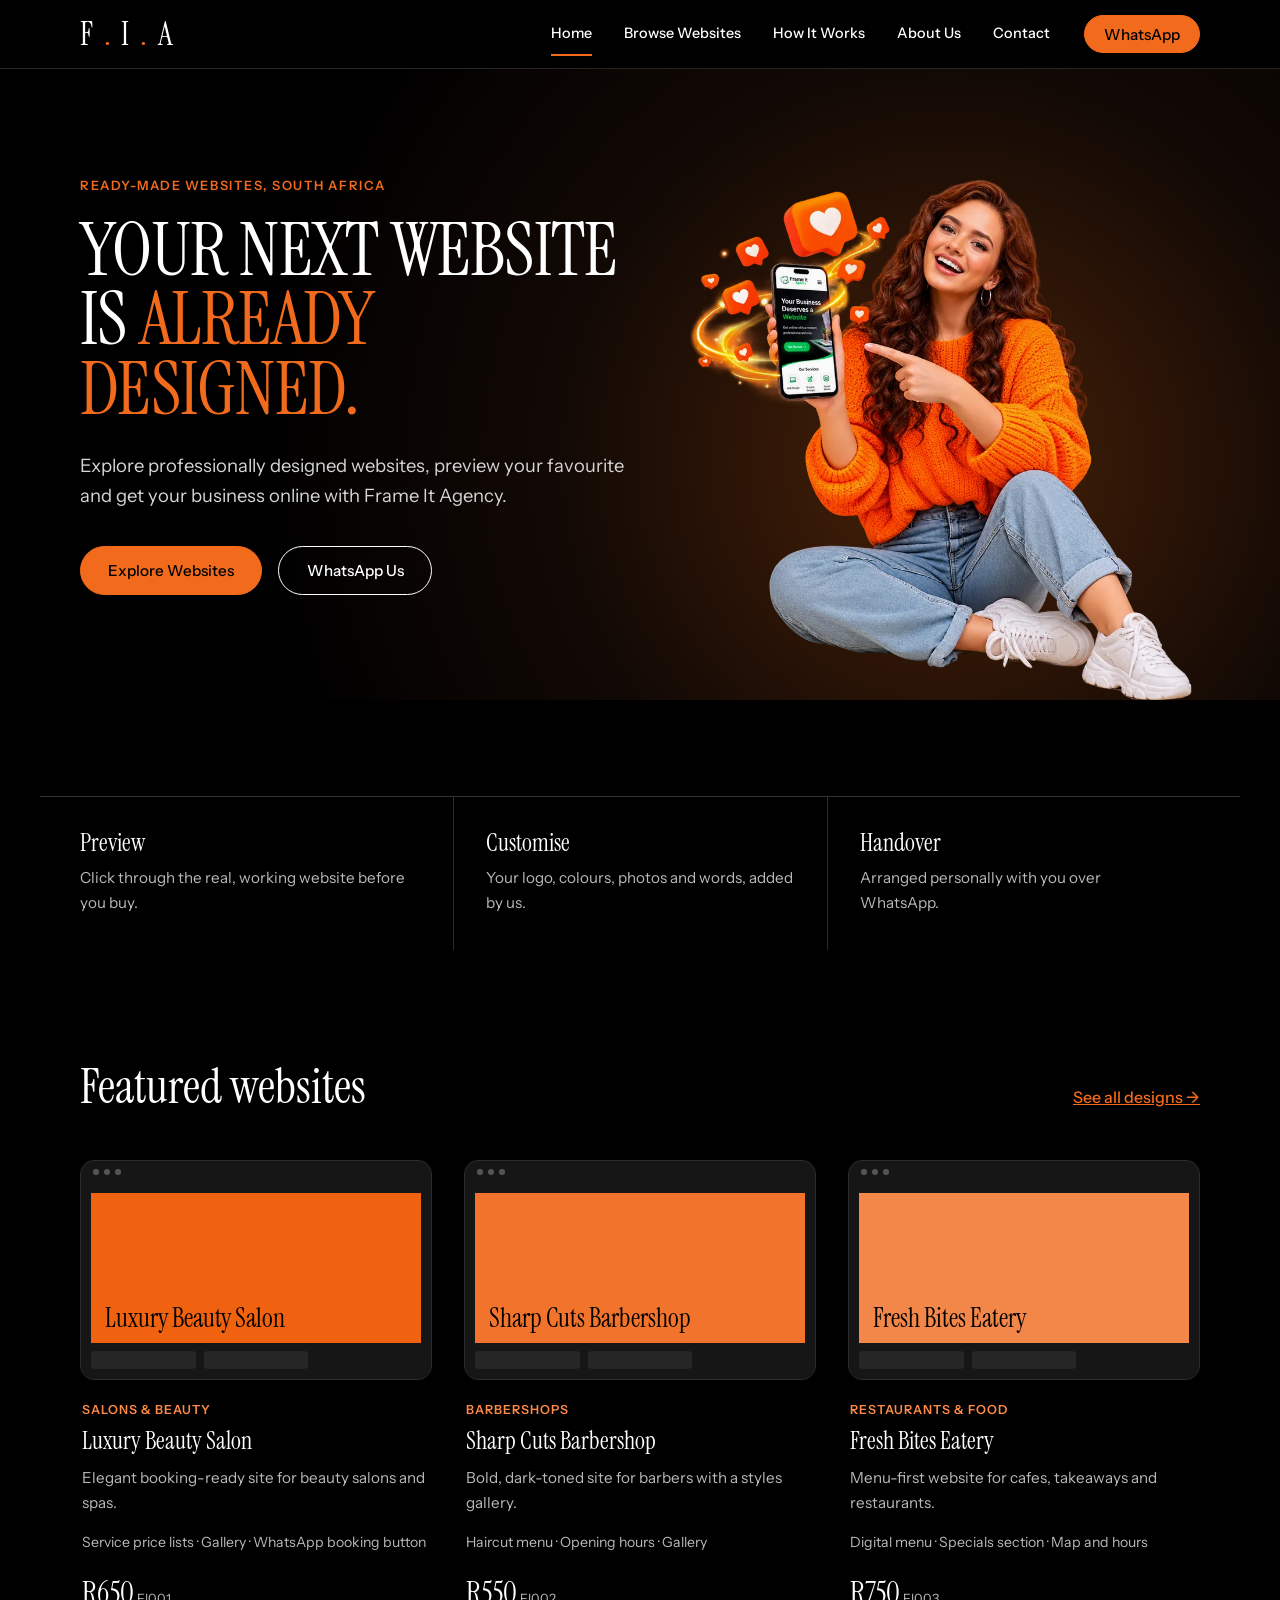
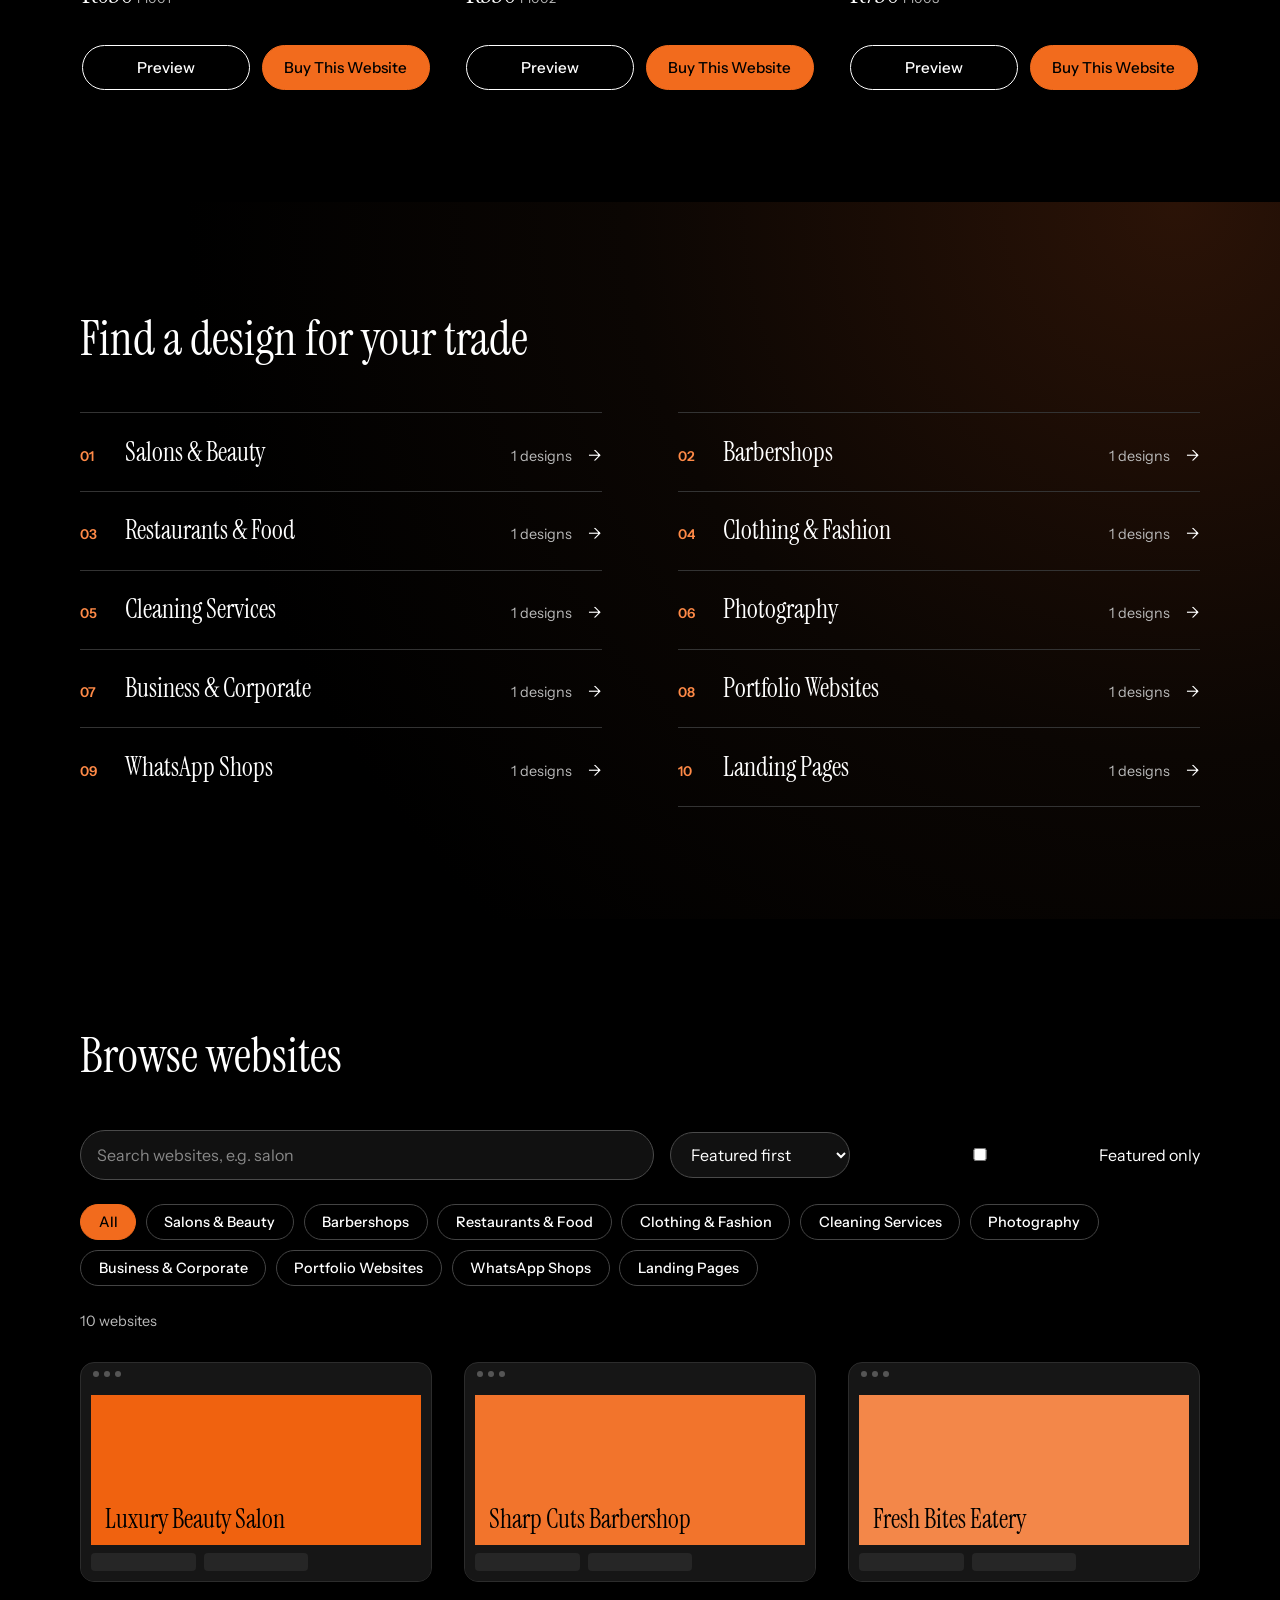
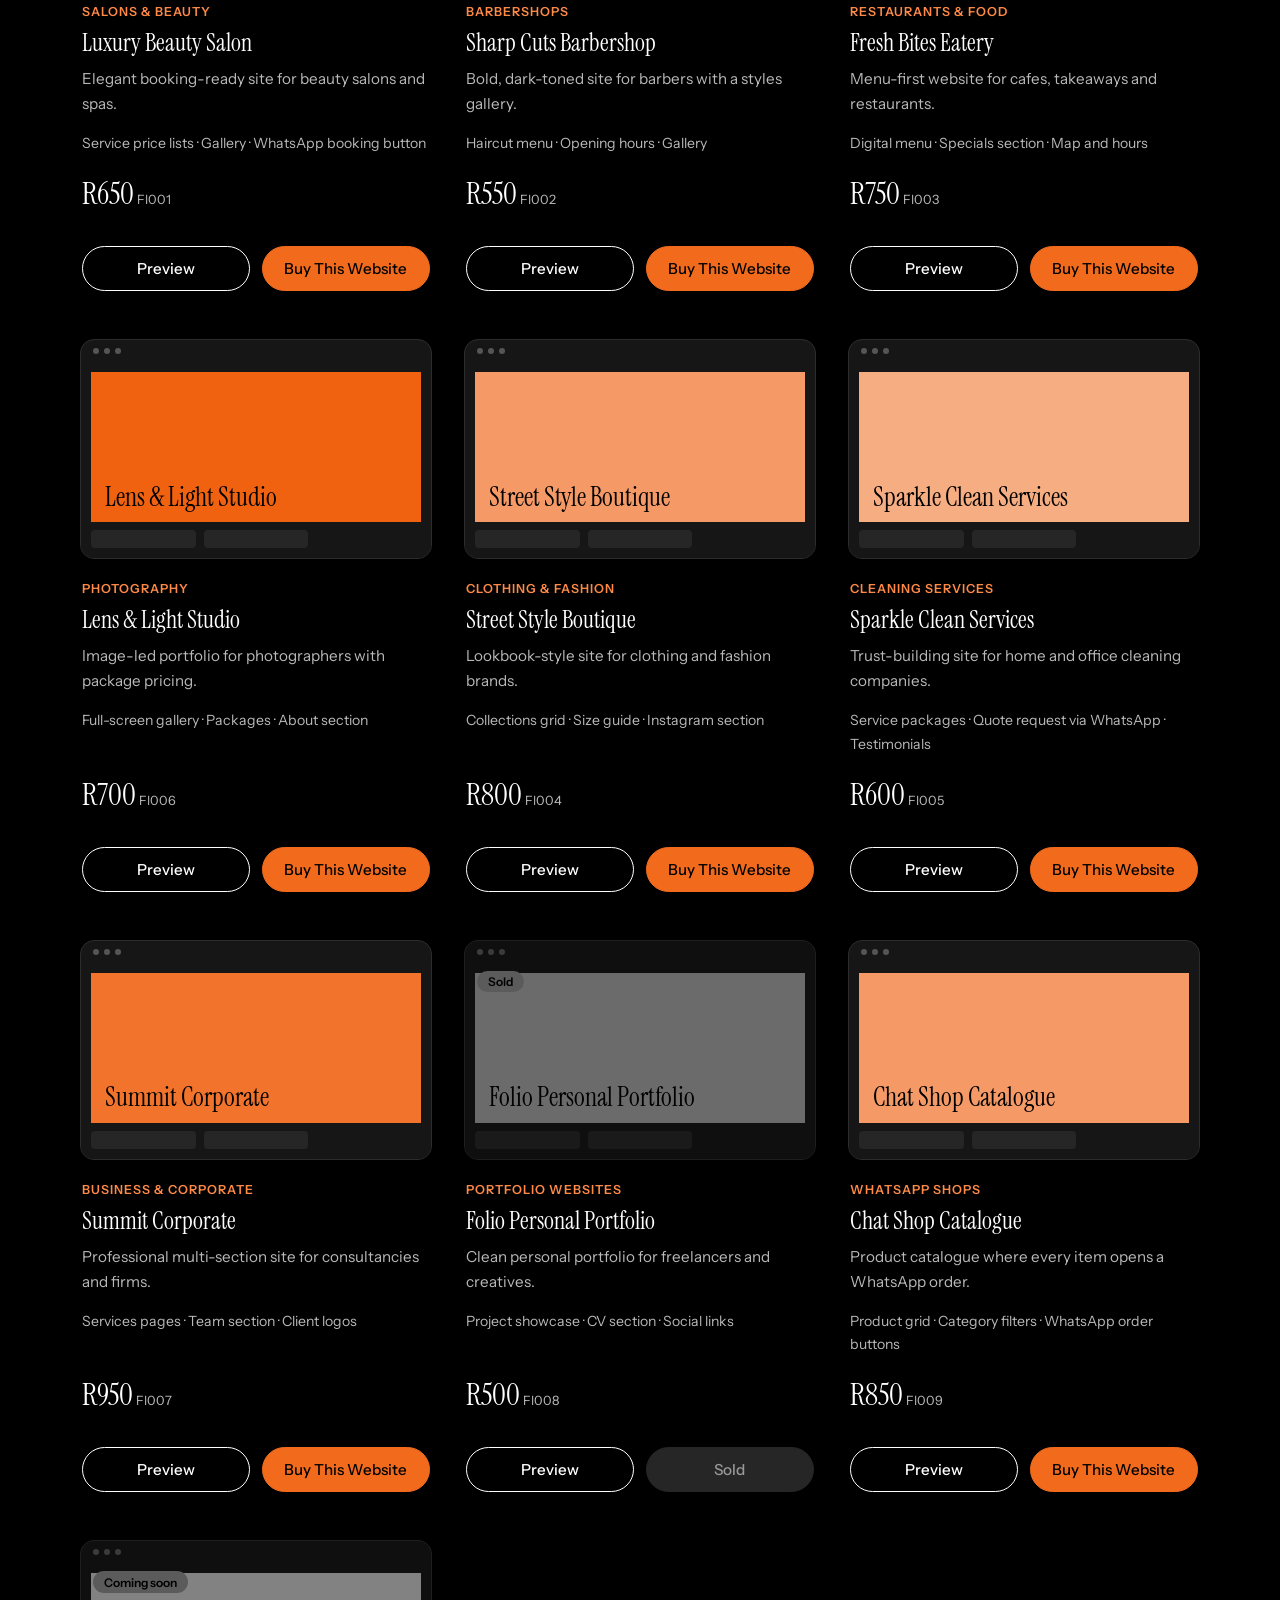
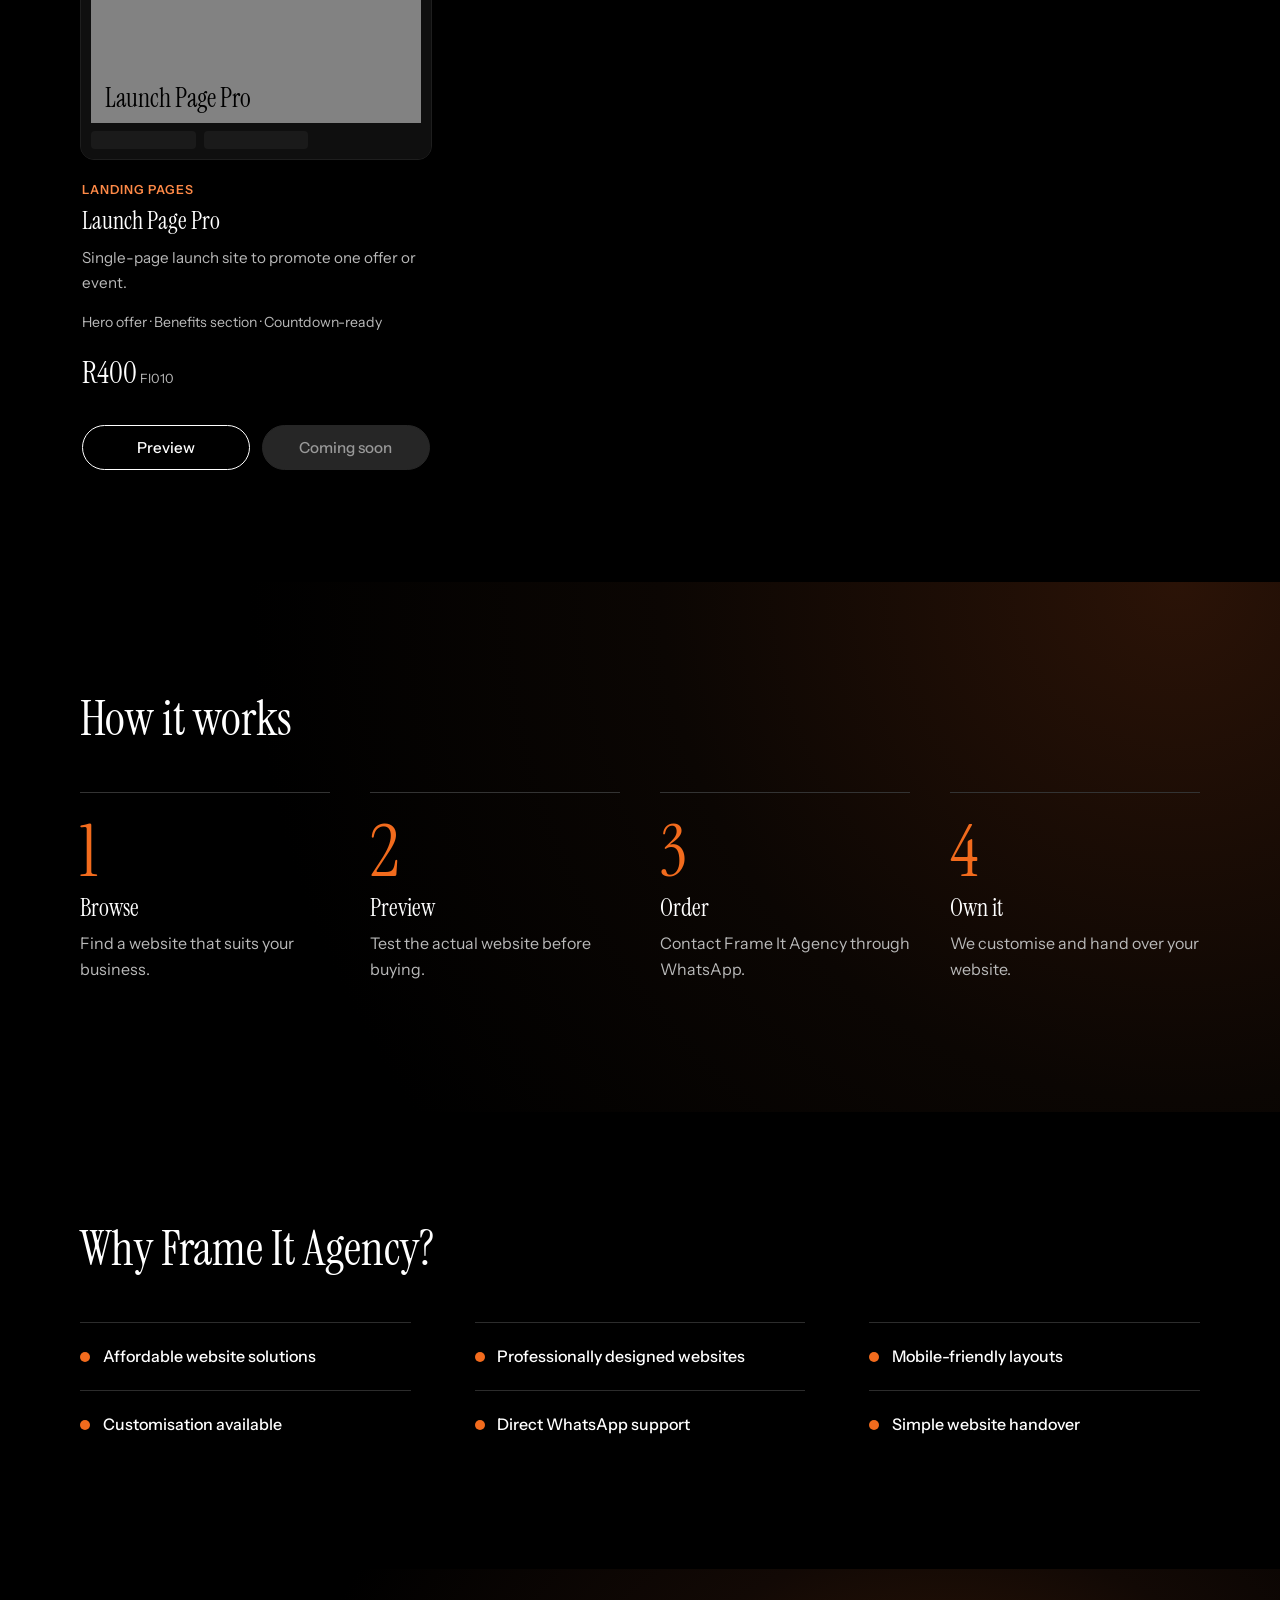
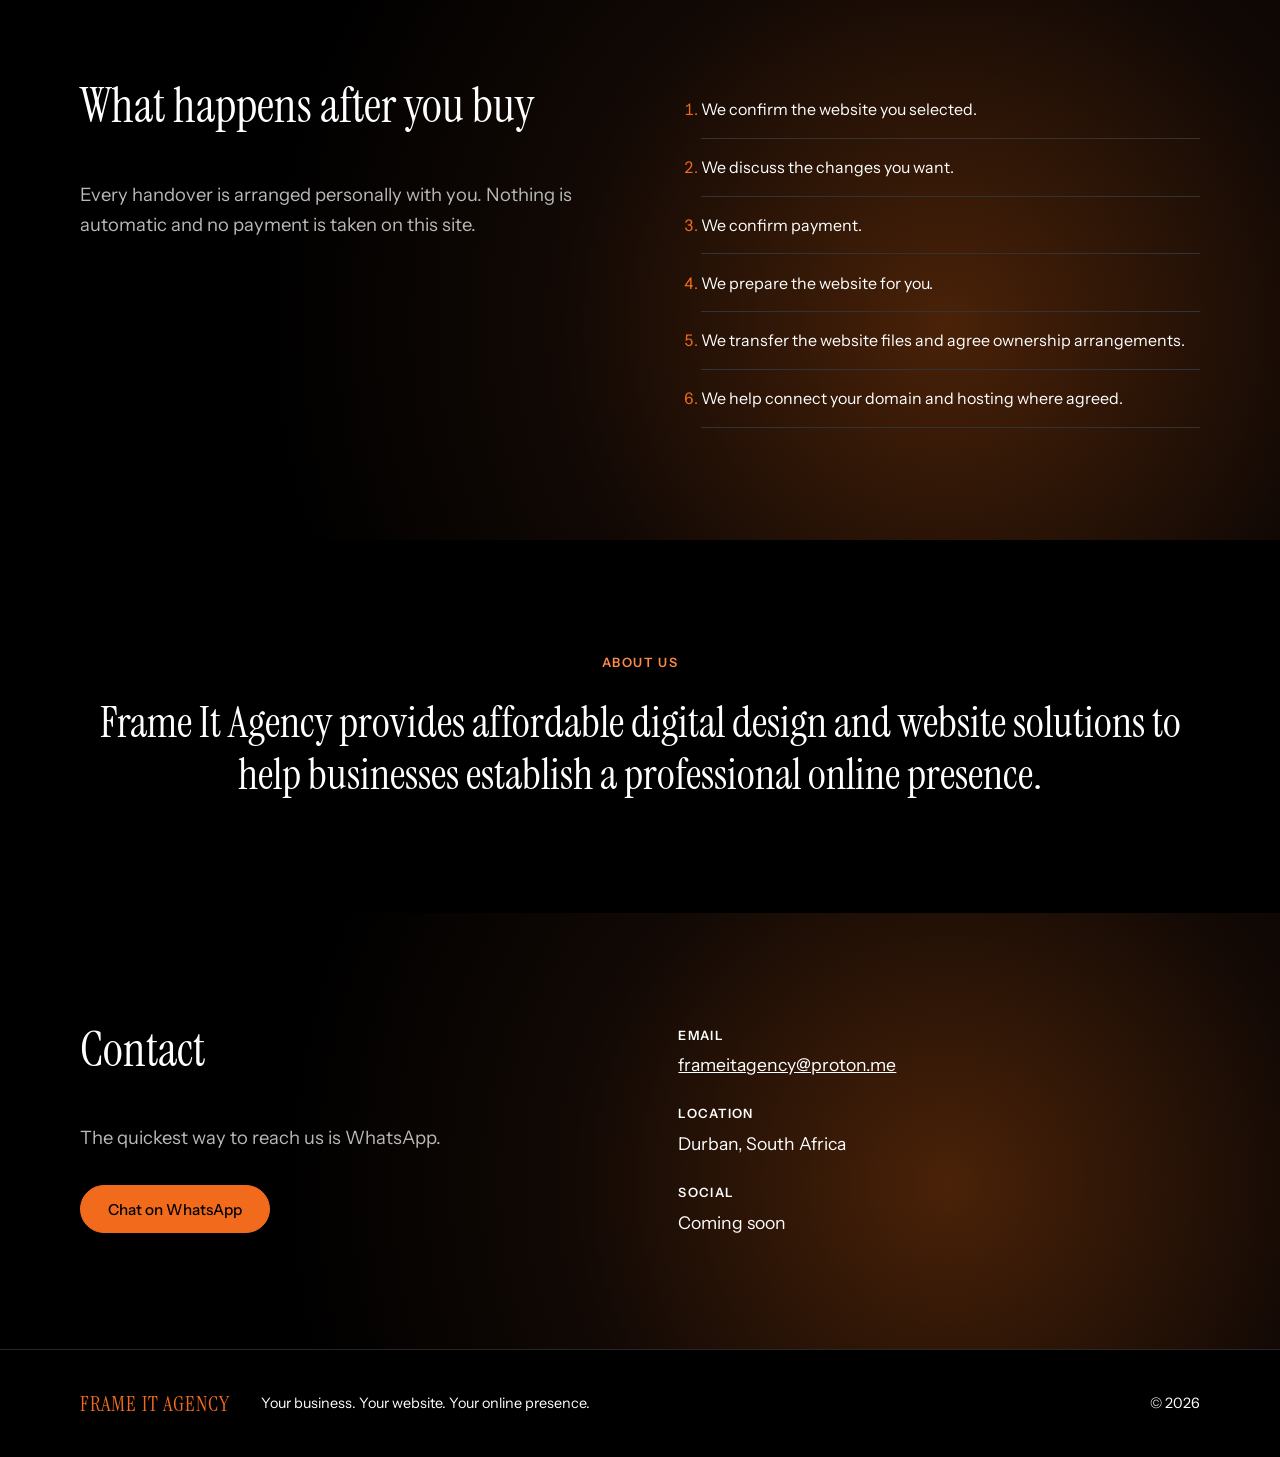
==== index.html @ 0cb9b369 "Publish Frame It Agency marketplace Co-authored-by: Copilot <223556219+Copilot@users.noreply.github." ====
<!doctype html>
<html lang="en-ZA">
<head>
<meta charset="utf-8">
<meta name="viewport" content="width=device-width, initial-scale=1">
<title>Frame It Agency | Ready-made websites for small businesses</title>
<meta name="description" content="Browse professionally designed, ready-made websites. Preview the live demo, then buy through WhatsApp. Frame It Agency, Durban, South Africa.">
<meta property="og:title" content="Frame It Agency: your next website is already designed">
<meta property="og:description" content="Preview ready-made websites and buy through WhatsApp.">
<link rel="icon" href="data:image/svg+xml,%3Csvg xmlns='http://www.w3.org/2000/svg' viewBox='0 0 32 32'%3E%3Crect width='32' height='32' rx='6' fill='%23000'/%3E%3Crect x='8' y='8' width='16' height='16' fill='none' stroke='%23f26b1d' stroke-width='3'/%3E%3C/svg%3E">
<link rel="preconnect" href="https://fonts.googleapis.com"><link rel="preconnect" href="https://fonts.gstatic.com" crossorigin>
<link href="https://fonts.googleapis.com/css2?family=Instrument+Sans:wght@400;500;600&family=Instrument+Serif&display=swap" rel="stylesheet">
<link rel="stylesheet" href="style.css">
</head>
<body>
<a class="skip" href="#main">Skip to content</a>
<header class="top"><div class="wrap bar">
  <a class="logo" href="#home" aria-label="Frame It Agency home">F<i>.</i>I<i>.</i>A</a>
  <button id="burger" class="burger" aria-expanded="false" aria-controls="nav" aria-label="Menu"><span></span></button>
  <nav id="nav" aria-label="Main"><a href="#home">Home</a><a href="#browse">Browse Websites</a><a href="#how">How It Works</a><a href="#about">About Us</a><a href="#contact">Contact</a><a class="btn sm" data-wa href="#">WhatsApp</a></nav>
</div></header>
<main id="main">
<section id="home" class="hero"><div class="herobg"><div class="wrap hgrid">
  <div class="htext"><p class="eyebrow">Ready-made websites, South Africa</p><h1>YOUR NEXT WEBSITE IS <span>ALREADY DESIGNED.</span></h1>
  <p class="sub">Explore professionally designed websites, preview your favourite and get your business online with Frame It Agency.</p>
  <div class="row"><a class="btn" href="#browse">Explore Websites</a><a class="btn ghost" data-wa href="#">WhatsApp Us</a></div></div>
  <img class="heroimg" src="assets/hero.webp" width="900" height="910" alt="Smiling woman pointing at a phone showing a Frame It Agency website">
</div></div>
<div class="wrap stats"><div><h3>Preview</h3><p>Click through the real, working website before you buy.</p></div><div><h3>Customise</h3><p>Your logo, colours, photos and words, added by us.</p></div><div><h3>Handover</h3><p>Arranged personally with you over WhatsApp.</p></div></div></section>

<section class="sec"><div class="wrap"><div class="head"><h2>Featured websites</h2><a class="more" href="#browse">See all designs &rarr;</a></div><div id="featured" class="grid"></div></div></section>

<section id="categories" class="sec alt"><div class="wrap"><h2>Find a design for your trade</h2><div id="cats" class="cats"></div></div></section>

<section id="browse" class="sec"><div class="wrap"><h2>Browse websites</h2>
  <div class="tools"><label class="sr" for="q">Search websites</label><input id="q" type="search" placeholder="Search websites, e.g. salon" autocomplete="off">
  <label class="sr" for="sort">Sort</label><select id="sort"><option value="featured">Featured first</option><option value="newest">Newest designs</option><option value="low">Price: low to high</option><option value="high">Price: high to low</option></select>
  <label class="chk"><input id="feat" type="checkbox"> Featured only</label></div>
  <div id="chips" class="chips" role="group" aria-label="Categories"></div>
  <p id="count" class="count" aria-live="polite"></p><div id="grid" class="grid"></div></div></section>

<section id="how" class="sec alt"><div class="wrap"><h2>How it works</h2><ol class="steps">
  <li><h3>Browse</h3><p>Find a website that suits your business.</p></li>
  <li><h3>Preview</h3><p>Test the actual website before buying.</p></li>
  <li><h3>Order</h3><p>Contact Frame It Agency through WhatsApp.</p></li>
  <li><h3>Own it</h3><p>We customise and hand over your website.</p></li></ol></div></section>

<section class="sec"><div class="wrap"><h2>Why Frame It Agency?</h2><ul class="why">
  <li>Affordable website solutions</li><li>Professionally designed websites</li><li>Mobile-friendly layouts</li><li>Customisation available</li><li>Direct WhatsApp support</li><li>Simple website handover</li></ul></div></section>

<section id="handover" class="sec dark"><div class="wrap split"><div><h2>What happens after you buy</h2><p class="lead">Every handover is arranged personally with you. Nothing is automatic and no payment is taken on this site.</p></div>
  <ol class="hand"><li>We confirm the website you selected.</li><li>We discuss the changes you want.</li><li>We confirm payment.</li><li>We prepare the website for you.</li><li>We transfer the website files and agree ownership arrangements.</li><li>We help connect your domain and hosting where agreed.</li></ol></div></section>

<section id="about" class="sec"><div class="wrap narrow center"><p class="eyebrow">About us</p><p class="big">Frame It Agency provides affordable digital design and website solutions to help businesses establish a professional online presence.</p></div></section>

<section id="contact" class="sec carrot"><div class="wrap split"><div><h2>Contact</h2><p class="lead">The quickest way to reach us is WhatsApp.</p><a class="btn ghost" data-wa href="#">Chat on WhatsApp</a></div>
  <dl class="info"><dt>Email</dt><dd id="email"></dd><dt>Location</dt><dd id="loc"></dd><dt>Social</dt><dd id="social" class="social"></dd></dl></div></section>
</main>
<footer><div class="wrap"><strong>FRAME IT AGENCY</strong><span>Your business. Your website. Your online presence.</span><span>&copy; <span id="year"></span></span></div></footer>
<script src="site.config.js"></script><script src="common.js"></script><script src="app.js"></script>
</body></html>
---- style.css ----
:root{--c:#f26b1d;--ct:#b84a08;--soft:#f5f2ee;--line:#e5dfd8;--mut:#555}
*{box-sizing:border-box}html{scroll-behavior:smooth;scroll-padding-top:72px}
body{margin:0;font:400 1rem/1.65 "Instrument Sans",system-ui,sans-serif;color:#000;background:#fff}
h1,h2,h3,.big,.logo,.price,.mock b{font-family:"Instrument Serif",Georgia,serif;font-weight:400}
h1{font-size:clamp(2.8rem,7vw,5.4rem);line-height:.96;letter-spacing:-.01em;margin:0 0 1.4rem;animation:rise .7s both}
@keyframes rise{from{opacity:0;transform:translateY(12px)}}
h2{font-size:clamp(2rem,4vw,3rem);line-height:1.05;margin:0 0 1.6rem}h3{margin:0 0 .3rem;font-size:1.5rem;line-height:1.15}p{margin:0 0 1rem}a{color:inherit}
.wrap{max-width:1160px;margin:0 auto;padding:0 1.25rem}.narrow{max-width:760px}.center{text-align:center}
.sr{position:absolute;width:1px;height:1px;overflow:hidden;clip:rect(0 0 0 0)}.skip{position:absolute;left:-999px}.skip:focus{left:8px;top:8px;background:#fff;padding:.5rem;z-index:99}
:focus-visible{outline:3px solid #000;outline-offset:3px}.carrot :focus-visible,.dark :focus-visible{outline-color:#fff}
.top{position:sticky;top:0;z-index:20;background:rgba(255,255,255,.94);border-bottom:1px solid var(--line)}
.bar{display:flex;align-items:center;justify-content:space-between;height:68px}
.logo{display:flex;gap:.55rem;align-items:center;text-decoration:none;font-size:1.45rem}
nav{display:flex;gap:1.6rem;align-items:center;font-size:.95rem;font-weight:500}nav a{text-decoration:none}nav a:not(.btn):hover{text-decoration:underline;text-decoration-color:var(--c);text-decoration-thickness:2px;text-underline-offset:6px}
.burger{display:none;background:none;border:0;width:44px;height:44px;cursor:pointer}
.burger span,.burger span:before{display:block;width:22px;height:2px;background:#000;position:relative;margin:auto}.burger span:before{content:"";position:absolute;top:-7px;box-shadow:0 14px #000}
.btn{display:inline-block;background:#000;color:#fff;border:1.5px solid #000;padding:.8rem 1.5rem;border-radius:999px;font:500 .95rem "Instrument Sans",sans-serif;text-decoration:none;cursor:pointer;text-align:center;transition:background .15s,color .15s}
.btn:hover{background:var(--c);border-color:var(--c);color:#000}.btn.ghost{background:transparent;color:#000}.btn.ghost:hover{background:#000;border-color:#000;color:#fff}
.btn.sm{padding:.5rem 1.1rem}.btn.dis{background:#ececec;border-color:#ececec;color:#555;cursor:not-allowed}.btn.dis:hover{background:#ececec;color:#555}
.row{display:flex;gap:.75rem;flex-wrap:wrap}.eyebrow{font-size:.8rem;font-weight:600;letter-spacing:.12em;text-transform:uppercase;color:var(--ct);margin-bottom:1rem}
.hero{padding:clamp(2.5rem,6vw,5rem) 0 0}.hgrid{display:grid;grid-template-columns:1.1fr 1fr;gap:3rem;align-items:center}
.sub{font-size:1.15rem;color:var(--mut);max-width:32rem;margin-bottom:1.8rem}
.devices{position:relative;height:400px;background:var(--soft);border-radius:28px;overflow:hidden}
.devices:before{content:"";position:absolute;right:-60px;top:-60px;width:220px;height:220px;border-radius:50%;background:var(--c)}
.devices>div{position:absolute;background:#fff;border:1.5px solid #000;overflow:hidden;box-shadow:0 20px 40px rgba(0,0,0,.12)}
.dd{left:7%;top:14%;width:66%;height:62%;border-radius:10px}.dt{right:6%;bottom:8%;width:30%;height:58%;border-radius:14px}.dp{left:50%;bottom:6%;width:17%;height:40%;border-radius:12px;z-index:2}
.bb{height:20px;background:#000;display:flex;gap:4px;padding:6px}.bb i{width:8px;height:8px;border-radius:50%;background:#555}
.s1{height:48%;background:var(--c)}.dt .s1{background:#000;height:40%}.dp .s1{height:36%}.s2{display:flex;gap:6px;padding:8px}.s2 b{flex:1;height:34px;background:var(--soft);border-radius:4px}.dt .s2 b,.dp .s2 b{height:44px}
.stats{display:grid;grid-template-columns:repeat(3,1fr);margin-top:clamp(2.5rem,6vw,4.5rem);border-top:1px solid #000}
.stats div{padding:1.6rem 1.6rem 1.6rem 0}.stats div+div{padding-left:1.6rem;border-left:1px solid var(--line)}.stats p{color:var(--mut);margin:0;font-size:.95rem}
.sec{padding:clamp(3rem,7vw,5.5rem) 0}.alt{background:var(--soft)}.dark{background:#000;color:#fff}.carrot{background:var(--c)}
.lead{font-size:1.15rem;color:var(--mut);max-width:38rem;margin-bottom:1.6rem}.dark .lead{color:#ccc}.carrot .lead{color:#000}
.head{display:flex;justify-content:space-between;align-items:baseline;gap:1rem}.head h2{margin-bottom:1.6rem}.more{font-weight:500;white-space:nowrap}
.grid{display:grid;grid-template-columns:repeat(auto-fill,minmax(300px,1fr));gap:2.2rem 1.6rem}
.card{display:flex;flex-direction:column}.card.off .thumb{filter:grayscale(1);opacity:.7}
.thumb{position:relative;aspect-ratio:8/5;background:var(--soft);border:1px solid var(--line);border-radius:14px;overflow:hidden;padding-top:22px;transition:transform .2s,box-shadow .2s}
.card:hover .thumb{transform:translateY(-4px);box-shadow:0 18px 36px rgba(0,0,0,.12)}
.thumb:before{content:"";position:absolute;left:12px;top:8px;width:6px;height:6px;border-radius:50%;background:#bbb;box-shadow:11px 0 #bbb,22px 0 #bbb;z-index:2}
.thumb img{width:100%;height:100%;object-fit:cover;display:block}
.tag{position:absolute;top:30px;left:12px;z-index:3;background:#000;color:#fff;font:600 .75rem "Instrument Sans";padding:.2rem .7rem;border-radius:999px;font-style:normal}
.mock{height:100%;display:grid;grid-template-columns:1fr 1fr 1fr;grid-template-rows:1fr 18px;gap:8px;padding:10px;background:#fff}
.mock i{display:none}.mock b{grid-column:1/-1;background:hsl(22 88% calc(var(--l) + 28%));display:flex;align-items:flex-end;padding:12px 14px;font-size:1.6rem;line-height:1;color:#000}
.mock span{background:var(--soft);border-radius:4px}
.cbody{padding:1rem .1rem 0;display:flex;flex-direction:column;flex:1}.cbody>p:nth-of-type(2){color:var(--mut);font-size:.95rem}
.cat{font-size:.78rem;font-weight:600;letter-spacing:.08em;text-transform:uppercase;color:var(--ct);margin-bottom:.2rem}
.cbody ul{margin:0 0 1rem;padding:0;list-style:none;font-size:.88rem;color:var(--mut)}.cbody li{display:inline}.cbody li+li:before{content:" · "}
.price{font-size:1.9rem;margin-top:auto;line-height:1.2}.price small{font:400 .8rem "Instrument Sans";color:var(--mut)}.cbody .row .btn{flex:1;padding:.65rem .5rem}
.cats{display:grid;grid-template-columns:1fr 1fr;column-gap:3rem;counter-reset:c}
.cattile{counter-increment:c;display:flex;align-items:baseline;gap:1rem;padding:1.1rem 0;border-top:1px solid #000;text-decoration:none;transition:padding .2s}
.cattile:before{content:counter(c,decimal-leading-zero);font-size:.85rem;color:var(--ct);font-weight:600;min-width:1.8rem}
.cattile strong{font:400 1.6rem "Instrument Serif",serif;flex:1}.cattile span{font-size:.9rem;color:var(--mut)}.cattile:after{content:"\2192";transition:transform .2s}
.cattile:hover{padding-left:.6rem}.cattile:hover:after{transform:translateX(4px);color:var(--ct)}.cattile:hover strong{text-decoration:underline;text-decoration-color:var(--c);text-underline-offset:5px}
.tools{display:flex;gap:1rem;flex-wrap:wrap;align-items:center;margin-bottom:1.2rem}.tools input,.tools select{font:inherit;padding:.7rem 1rem;border:1.5px solid #000;border-radius:999px;background:#fff}.tools input{flex:1;min-width:220px}.chk{display:flex;gap:.4rem;align-items:center}
.chips{display:flex;gap:.4rem;flex-wrap:wrap;margin-bottom:1.2rem}
.chip{font:500 .9rem "Instrument Sans";border:1.5px solid var(--line);background:#fff;padding:.4rem 1rem;border-radius:999px;cursor:pointer}.chip:hover{border-color:#000}.chip[aria-pressed=true]{background:var(--c);border-color:var(--c);color:#000}
.count{color:var(--mut);font-size:.9rem}.empty{grid-column:1/-1;padding:2.5rem;text-align:center;border:1px dashed #aaa;border-radius:14px}
.steps{display:grid;grid-template-columns:repeat(auto-fit,minmax(220px,1fr));gap:2rem;list-style:none;padding:0;margin:0;counter-reset:s}
.steps li{counter-increment:s;border-top:1px solid #000;padding-top:1rem}.steps li:before{content:counter(s);display:block;font:400 4.5rem/1 "Instrument Serif",serif;color:var(--c);margin-bottom:.4rem}.steps p{color:var(--mut)}
.why{list-style:none;padding:0;margin:0;display:grid;grid-template-columns:repeat(auto-fit,minmax(280px,1fr));gap:0 3rem}.why li{padding:1rem 0;border-top:1px solid var(--line);font-weight:500}.why li:before{content:"";display:inline-block;width:10px;height:10px;background:var(--c);border-radius:50%;margin-right:.8rem}
.split{display:grid;grid-template-columns:1fr 1fr;gap:3rem;align-items:start}.hand{margin:0;padding-left:1.4rem}.hand li{padding:.7rem 0;border-bottom:1px solid #333}.hand li::marker{color:var(--c)}
.big{font-size:clamp(1.8rem,3.6vw,2.7rem);line-height:1.2}.info{margin:0}.info dt{font-weight:600;margin-top:1rem;font-size:.8rem;text-transform:uppercase;letter-spacing:.1em}.info dd{margin:0;font-size:1.1rem}.info a{text-decoration:underline}.social{display:flex;gap:1.2rem;flex-wrap:wrap}
footer{background:#000;color:#fff;padding:1.8rem 0;font-size:.9rem}footer .wrap{display:flex;gap:.6rem 1.6rem;flex-wrap:wrap;align-items:center}footer strong{font:400 1.3rem "Instrument Serif",serif;letter-spacing:.04em;color:var(--c)}footer span:last-child{margin-left:auto}
.pv{height:100vh;display:flex;flex-direction:column}.pvbar{display:flex;gap:.75rem;align-items:center;flex-wrap:wrap;padding:.6rem 1rem;border-bottom:1px solid var(--line)}.pvbar strong{margin-right:auto;font:400 1.3rem "Instrument Serif",serif}.pv iframe{flex:1;border:0;width:100%}
@media(max-width:820px){.hgrid,.split,.cats{grid-template-columns:1fr}.devices{height:300px}.stats{grid-template-columns:1fr}.stats div+div{padding-left:0;border-left:0;border-top:1px solid var(--line)}.burger{display:block}
 nav{display:none;position:absolute;top:68px;left:0;right:0;background:#fff;flex-direction:column;align-items:stretch;padding:1rem 1.25rem;border-bottom:1px solid var(--line)}nav.open{display:flex}}
@media(prefers-reduced-motion:reduce){*{animation:none!important;transition:none!important;scroll-behavior:auto!important}}
/* Solid black full-width navigation */
html{scroll-padding-top:80px}
.top{background:#000;color:#fff;border:0}.top :focus-visible{outline-color:#fff}
.bar{height:68px;padding:0}
.logo{color:#fff;font-size:1.5rem}.logo svg rect:first-child{fill:#f26b1d}.logo svg rect:last-child{stroke:#000}
nav{gap:.2rem}nav a:not(.btn){color:#fff;position:relative;padding:.4rem .9rem;font-size:.9rem;text-decoration:none}
nav a:not(.btn):after{content:"";position:absolute;left:.9rem;right:.9rem;bottom:-4px;height:2px;background:var(--c);transform:scaleX(0);transform-origin:left;transition:transform .2s}
nav a:not(.btn):hover:after,nav a[aria-current=true]:not(.btn):after{transform:scaleX(1)}
nav .btn.sm{background:var(--c);border-color:var(--c);color:#000;margin-left:1rem}nav .btn.sm:hover{background:#fff;border-color:#fff}
.burger{border:1.5px solid #fff;border-radius:8px}.burger span,.burger span:before{background:#fff}.burger span:before{box-shadow:0 14px #fff}
@media(max-width:820px){nav{position:absolute;top:68px;left:0;right:0;background:#000;padding:.5rem 1.25rem 1.2rem;border-bottom:0}
 nav a:not(.btn){padding:.9rem 0;border-bottom:1px solid #333}nav a:not(.btn):after{display:none}nav a[aria-current=true]:not(.btn){color:var(--c)}nav .btn.sm{margin:1rem 0 0}}
/* Spacing system: consistent padding and margins */
:root{--gut:clamp(1.25rem,4vw,2.5rem);--sec:clamp(3.5rem,9vw,7rem)}
.wrap{max-width:1200px;padding-left:var(--gut);padding-right:var(--gut)}
.sec{padding:var(--sec) 0}h2{margin-bottom:clamp(1.8rem,4vw,3rem)}.head h2{margin-bottom:clamp(1.8rem,4vw,3rem)}h3{margin-bottom:.5rem}p{margin-bottom:1.1rem}
.hero{padding:clamp(3rem,7vw,5.5rem) 0 0}.hgrid{gap:clamp(2rem,5vw,4.5rem)}
.eyebrow{margin-bottom:1.25rem}h1{margin-bottom:1.6rem}.sub{margin-bottom:2.2rem}.row{gap:1rem}
.btn{padding:.85rem 1.7rem}.btn.sm{padding:.55rem 1.2rem}
.devices{margin:0}.stats{margin-top:clamp(3.5rem,8vw,6rem)}.stats div{padding:2rem 2rem 2.2rem 0}.stats div+div{padding-left:2rem}
.grid{gap:3rem 2rem}.cbody{padding:1.25rem .15rem 0}.cat{margin-bottom:.4rem}.cbody h3{margin-bottom:.6rem}.cbody>p:nth-of-type(2){margin-bottom:1rem}.cbody ul{margin-bottom:1.3rem}.price{padding-bottom:1rem}
.cbody .row{gap:.75rem}.cbody .row .btn{padding:.75rem .5rem}
.cats{column-gap:clamp(2rem,6vw,5rem)}.cattile{padding:1.4rem 0}.cattile:last-child{border-bottom:1px solid #000}
.tools{gap:1rem;margin-bottom:1.5rem}.chips{gap:.6rem;margin-bottom:1.5rem}.chip{padding:.5rem 1.1rem}.count{margin-bottom:1.75rem}
.steps{gap:2.5rem}.steps li{padding-top:1.4rem}.why{gap:0 clamp(2rem,6vw,4rem)}.why li{padding:1.25rem 0}
.split{gap:clamp(2.5rem,6vw,5rem)}.hand li{padding:.95rem 0}.lead{margin-bottom:2rem}.info dt{margin-top:1.5rem}.info dt:first-child{margin-top:0}.info dd{margin-top:.3rem}
.big{margin:0 auto}.about .eyebrow,#about .eyebrow{margin-bottom:1.5rem}
footer{padding:2.5rem 0}footer .wrap{gap:.75rem 2rem}
.pvbar{padding:.8rem var(--gut);gap:1rem}
@media(max-width:820px){.bar{height:64px}nav{top:64px;padding-left:var(--gut);padding-right:var(--gut)}.devices{height:300px}
 .stats div,.stats div+div{padding:1.5rem 0}.grid{gap:2.5rem}.hero .row .btn{flex:1}.head{flex-wrap:wrap}.cattile strong{font-size:1.4rem}.footer span:last-child,footer span:last-child{margin-left:0}}

.logo{font-size:2rem;line-height:1;letter-spacing:.06em}.logo i{font-style:normal;color:var(--c)}

/* Hero: full-bleed carrot with centred headline and fanned site mockups */
.hero{padding:0}.herobg{background:var(--c);padding:clamp(3.5rem,8vw,6.5rem) 0 0;overflow:hidden}
.hgrid{grid-template-columns:1fr;gap:0}.htext{max-width:920px;margin:0 auto;text-align:center}
.herobg .eyebrow{color:#000}.herobg h1{font-size:clamp(2.8rem,8.4vw,6.6rem);line-height:.94;margin-bottom:1.6rem}
.herobg .sub{color:#000;margin-left:auto;margin-right:auto;max-width:36rem}.herobg .row{justify-content:center}
.herobg .btn:hover{background:#fff;border-color:#000;color:#000}.herobg .btn.ghost{border-color:#000;color:#000}.herobg .btn.ghost:hover{background:#000;color:#fff}
.devices{height:clamp(240px,34vw,390px);background:none;border-radius:0;margin-top:clamp(2.5rem,6vw,4rem)}.devices:before{display:none}
.devices>div{border:2px solid #000;box-shadow:0 24px 48px rgba(0,0,0,.28)}
.dd{left:50%;transform:translateX(-50%);top:10%;width:min(640px,62%);height:120%;right:auto;bottom:auto;z-index:2}
.dt{left:5%;right:auto;top:34%;bottom:auto;width:26%;height:120%;transform:rotate(-6deg);z-index:1}
.dp{left:auto;right:7%;top:30%;bottom:auto;width:17%;height:120%;transform:rotate(5deg);z-index:1}
.dd .s1,.dp .s1{background:#000}.dt .s1{background:var(--soft)}.dd .s1{height:42%}.s2 b{background:#ece7e2}
@media(max-width:820px){.dd{width:74%}.dt{left:-6%;width:30%}.dp{right:-3%;width:24%}.herobg .row .btn{flex:1}}

/* Hero v3: black, text left, photo right */
.top{border-bottom:1px solid #262626}
.herobg{background:radial-gradient(circle at 74% 62%,#4a2208 0,#120905 38%,#000 68%)}
.hgrid{grid-template-columns:1.05fr 1fr;gap:clamp(1rem,4vw,3rem);align-items:end}
.htext{text-align:left;margin:0;max-width:none;padding-bottom:clamp(3rem,8vw,6.5rem);align-self:center}
.herobg h1{color:#fff;font-size:clamp(2.6rem,5.8vw,5rem)}.herobg h1 span{color:var(--c)}
.herobg .eyebrow{color:var(--c)}.herobg .sub{color:#d6d6d6;margin-left:0}.herobg .row{justify-content:flex-start}
.herobg .btn{background:var(--c);border-color:var(--c);color:#000}.herobg .btn:hover{background:#fff;border-color:#fff;color:#000}
.herobg .btn.ghost{background:transparent;border-color:#fff;color:#fff}.herobg .btn.ghost:hover{background:#fff;color:#000}
.heroimg{display:block;width:100%;max-width:580px;height:auto;margin:0 auto;align-self:end}
@media(max-width:820px){.hgrid{grid-template-columns:1fr}.htext{padding-bottom:1rem}.heroimg{max-width:420px;margin-top:1.5rem}}
/* Dark theme: match the hero across the whole page */
:root{--mut:#b9b9b9;--line:#2c2c2c;--soft:#161616;--ct:#ff8a47;--glow:radial-gradient(circle at 74% 62%,#4a2208 0,#120905 38%,#000 68%)}
body,.hero,.sec{background:#000;color:#fff}:focus-visible,.carrot :focus-visible,.dark :focus-visible{outline-color:#fff}
.alt{background:radial-gradient(circle at 92% 0,#2b1307 0,#0b0603 40%,#000 72%)}
.dark,.carrot{background:var(--glow);color:#fff}.dark .lead,.carrot .lead{color:var(--mut)}
.btn{background:var(--c);border-color:var(--c);color:#000}.btn:hover{background:#fff;border-color:#fff;color:#000}
.btn.ghost,.carrot .btn.ghost.x{background:transparent;border-color:#fff;color:#fff}.btn.ghost:hover{background:#fff;color:#000}
.carrot .btn.ghost{background:var(--c);border-color:var(--c);color:#000}.carrot .btn.ghost:hover{background:#fff;border-color:#fff}
.btn.dis,.btn.dis:hover{background:#262626;border-color:#262626;color:#999}
.stats{border-top-color:#333}.stats div+div{border-left-color:#2c2c2c}.more{color:var(--c)}
.thumb{background:var(--soft);border-color:var(--line)}.thumb:before{background:#555;box-shadow:11px 0 #555,22px 0 #555}.card:hover .thumb{box-shadow:0 18px 40px rgba(242,107,29,.18)}
.tag{background:var(--c);color:#000}.mock{background:var(--soft)}.mock span{background:#262626}
.tools input,.tools select{background:#111;color:#fff;border-color:#4a4a4a}.tools input::placeholder{color:#888}
.chip{background:transparent;border-color:#444;color:#fff}.chip:hover{border-color:#fff}.chip[aria-pressed=true]{background:var(--c);border-color:var(--c);color:#000}
.empty{border-color:#444}.cattile{border-top-color:#333}.cattile:last-child{border-bottom-color:#333}
.steps li{border-top-color:#333}.why li{border-top-color:#2c2c2c}.hand li{border-bottom-color:#333}
.info a{color:#fff}footer{border-top:1px solid #262626}
#ov{background:#000;color:#fff}.ovnote{background:#111;color:var(--mut)}
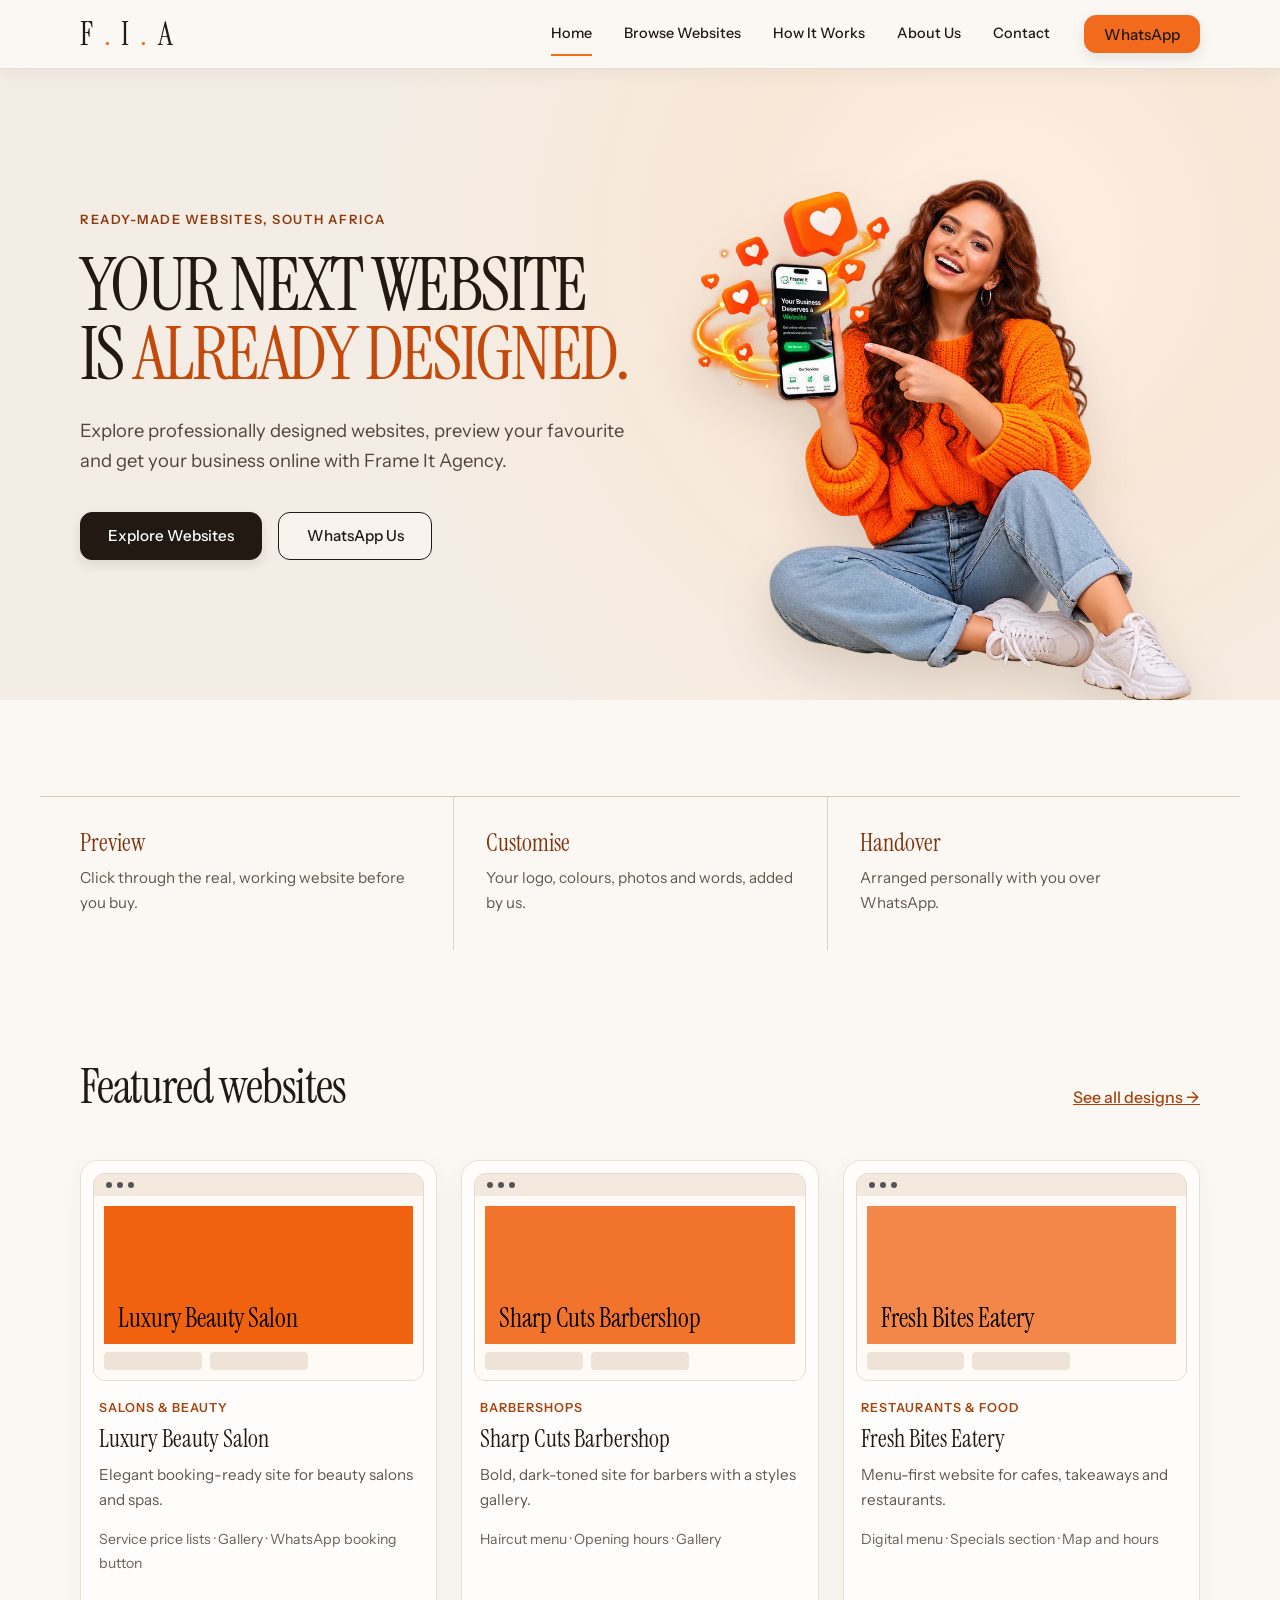
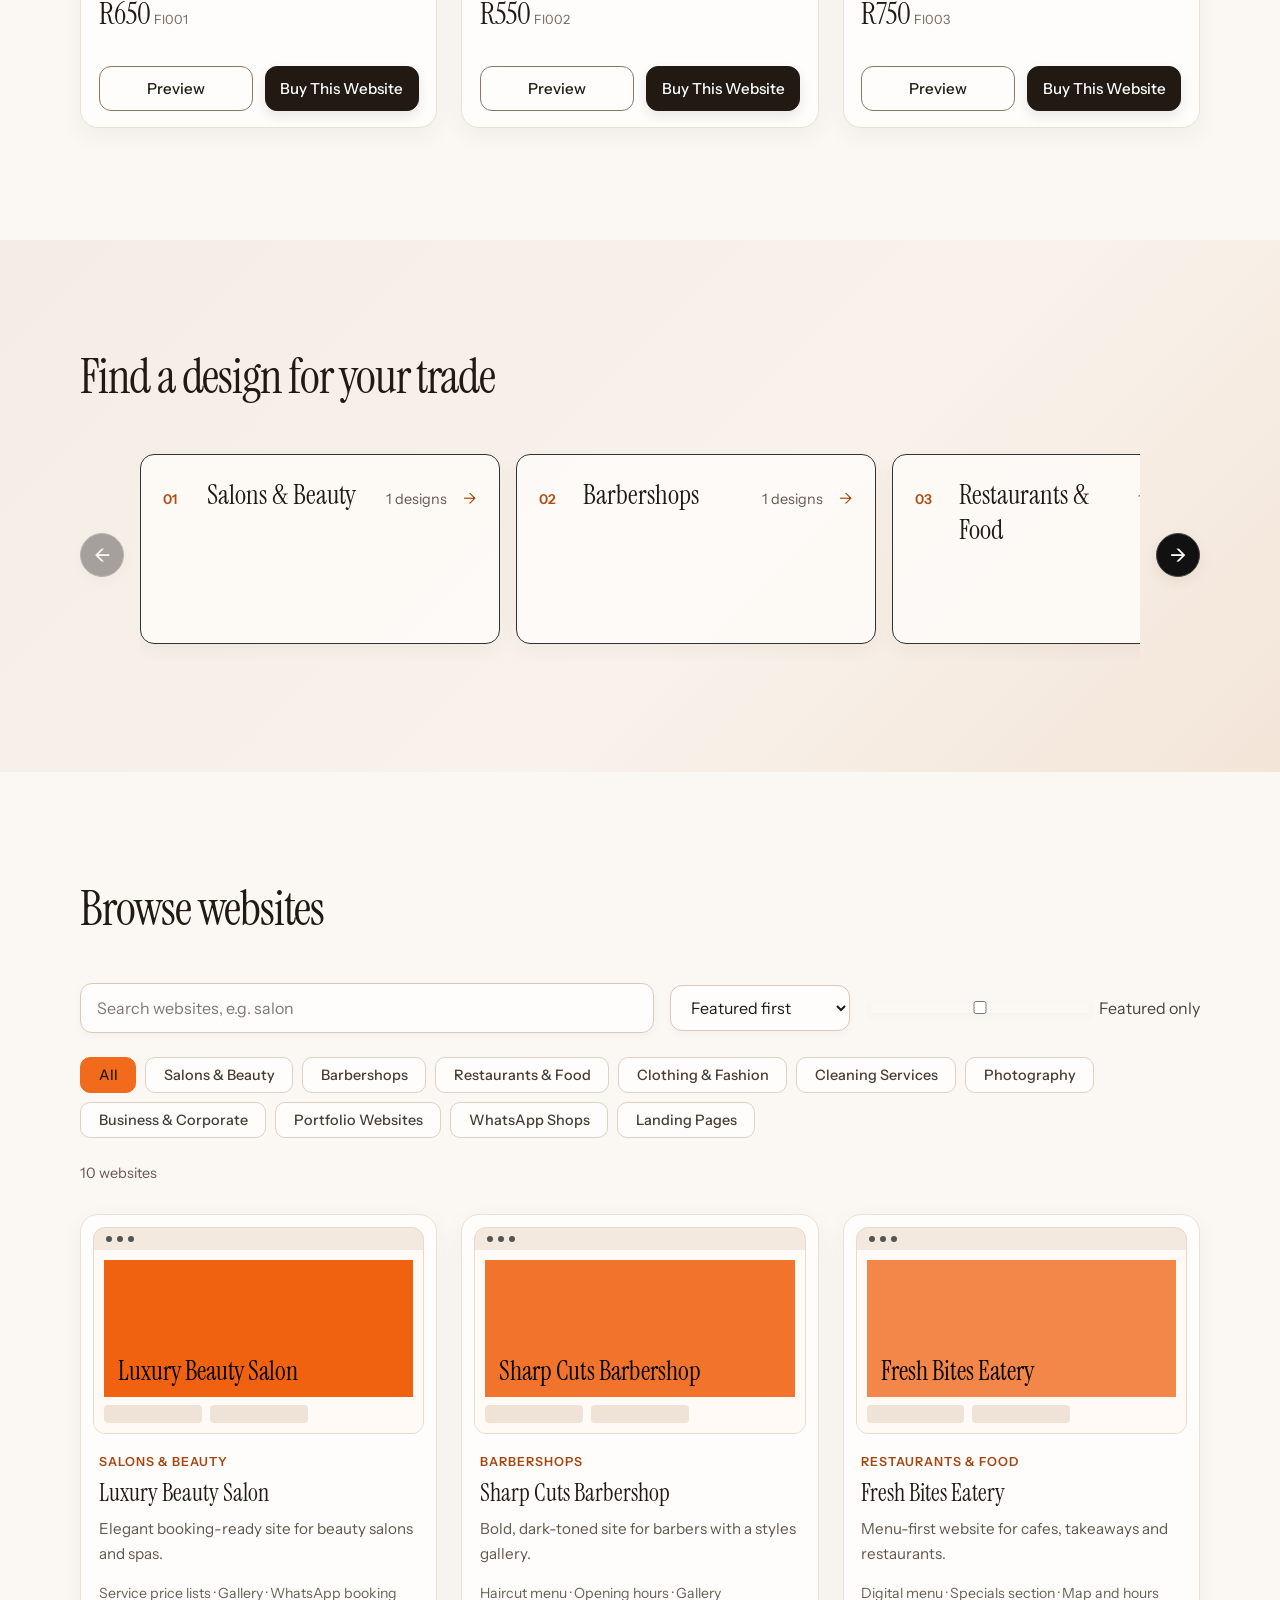
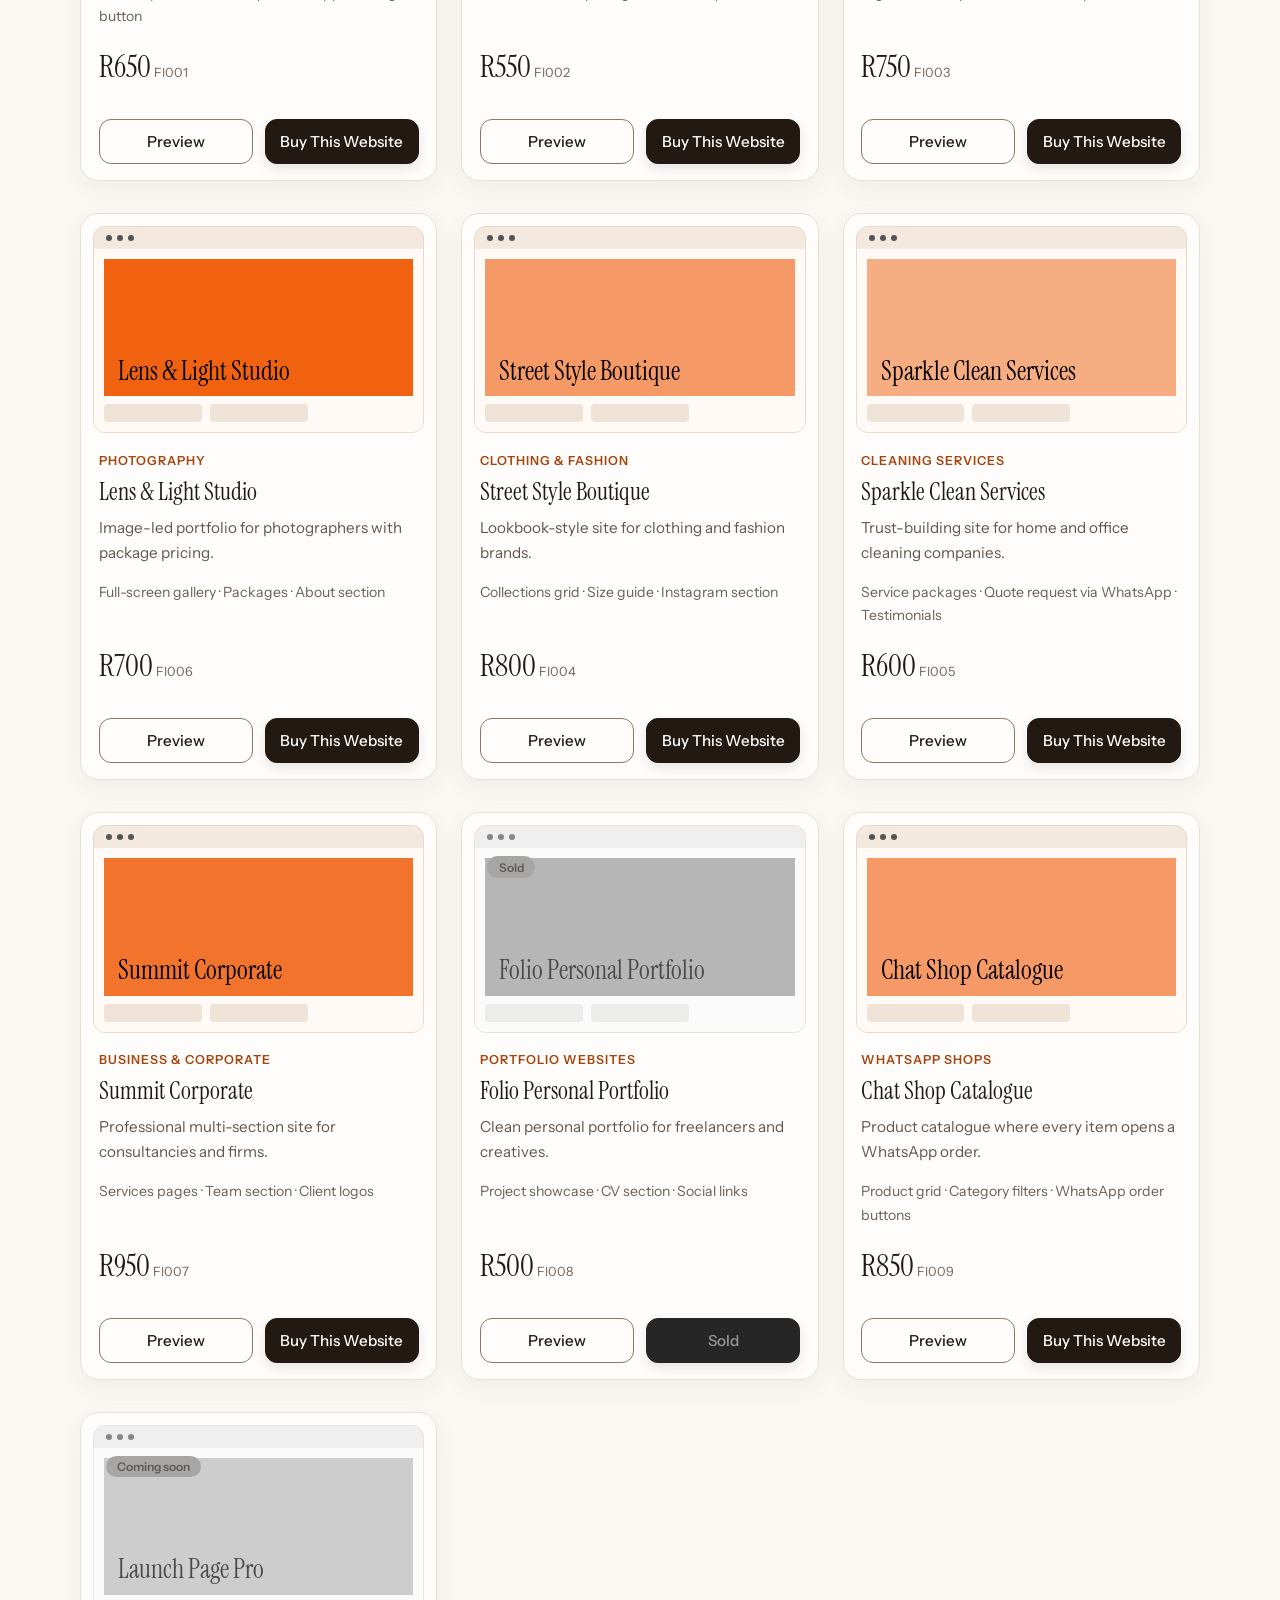
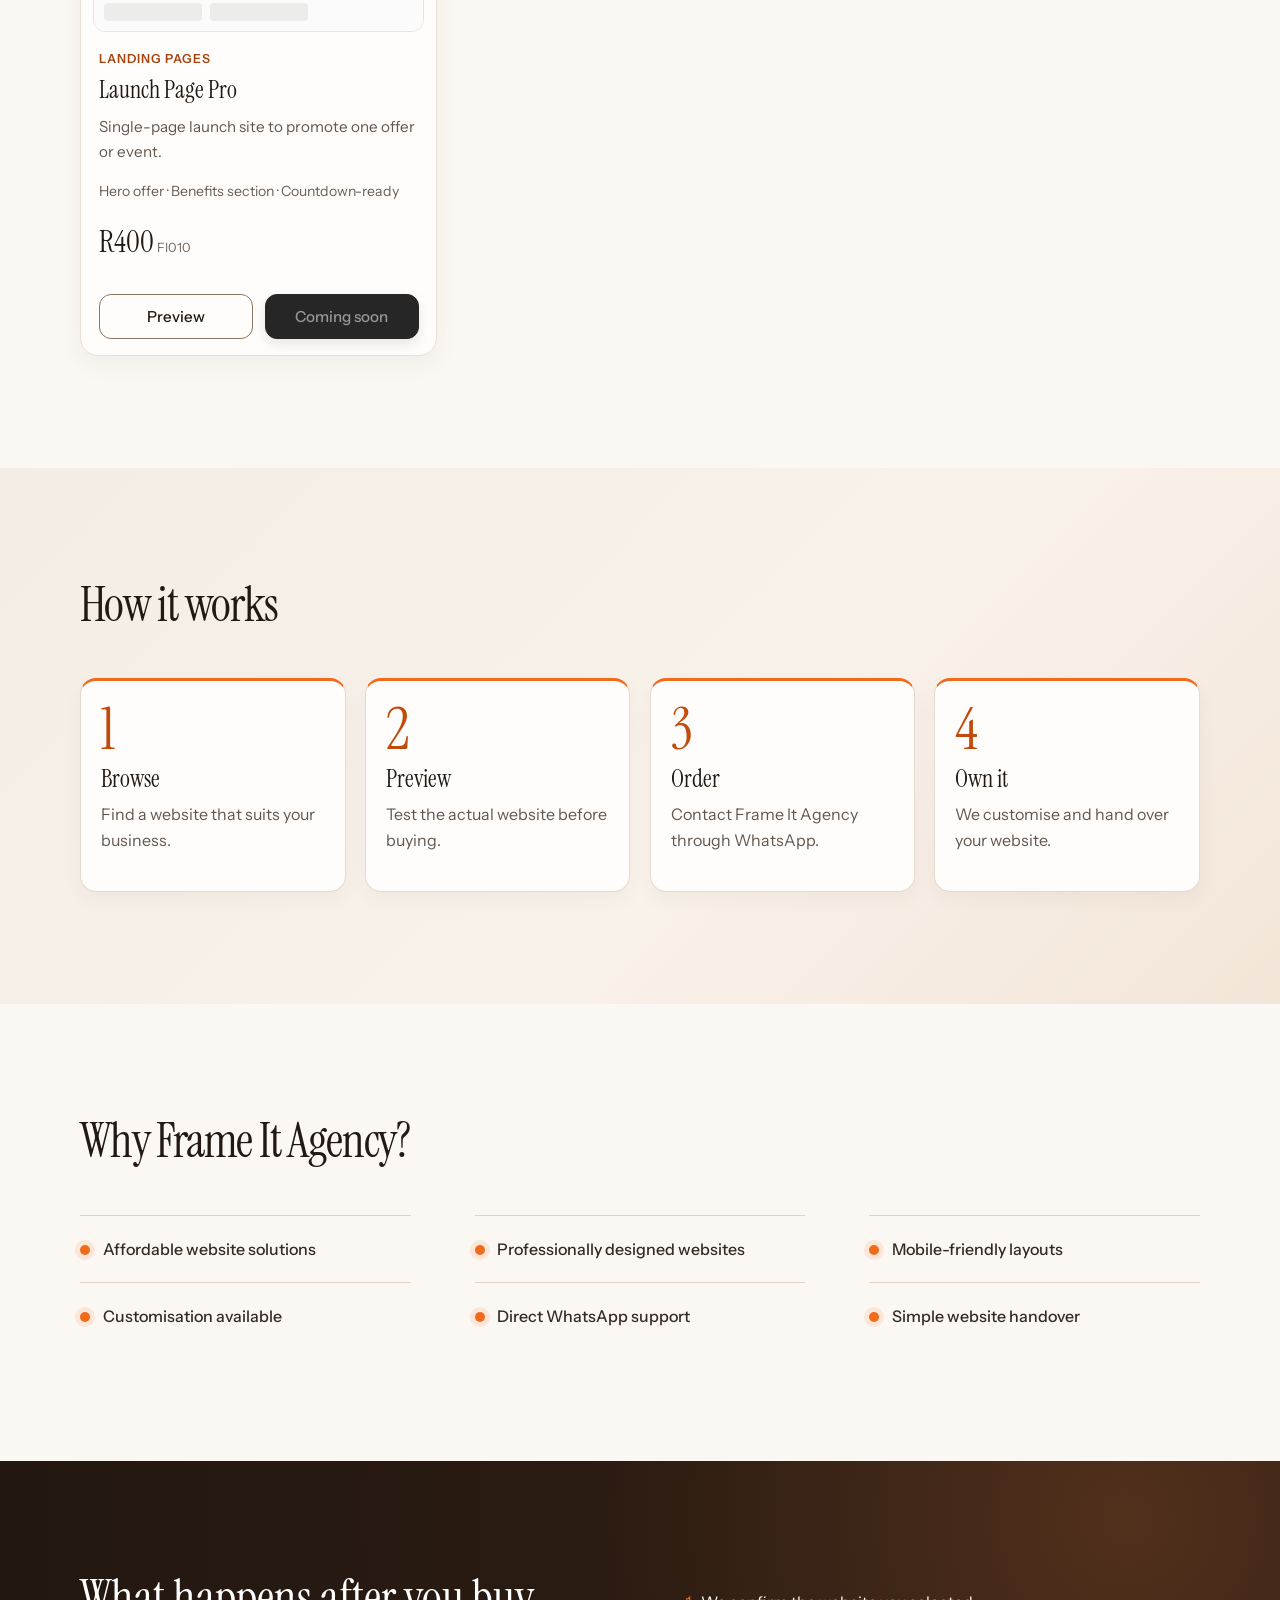
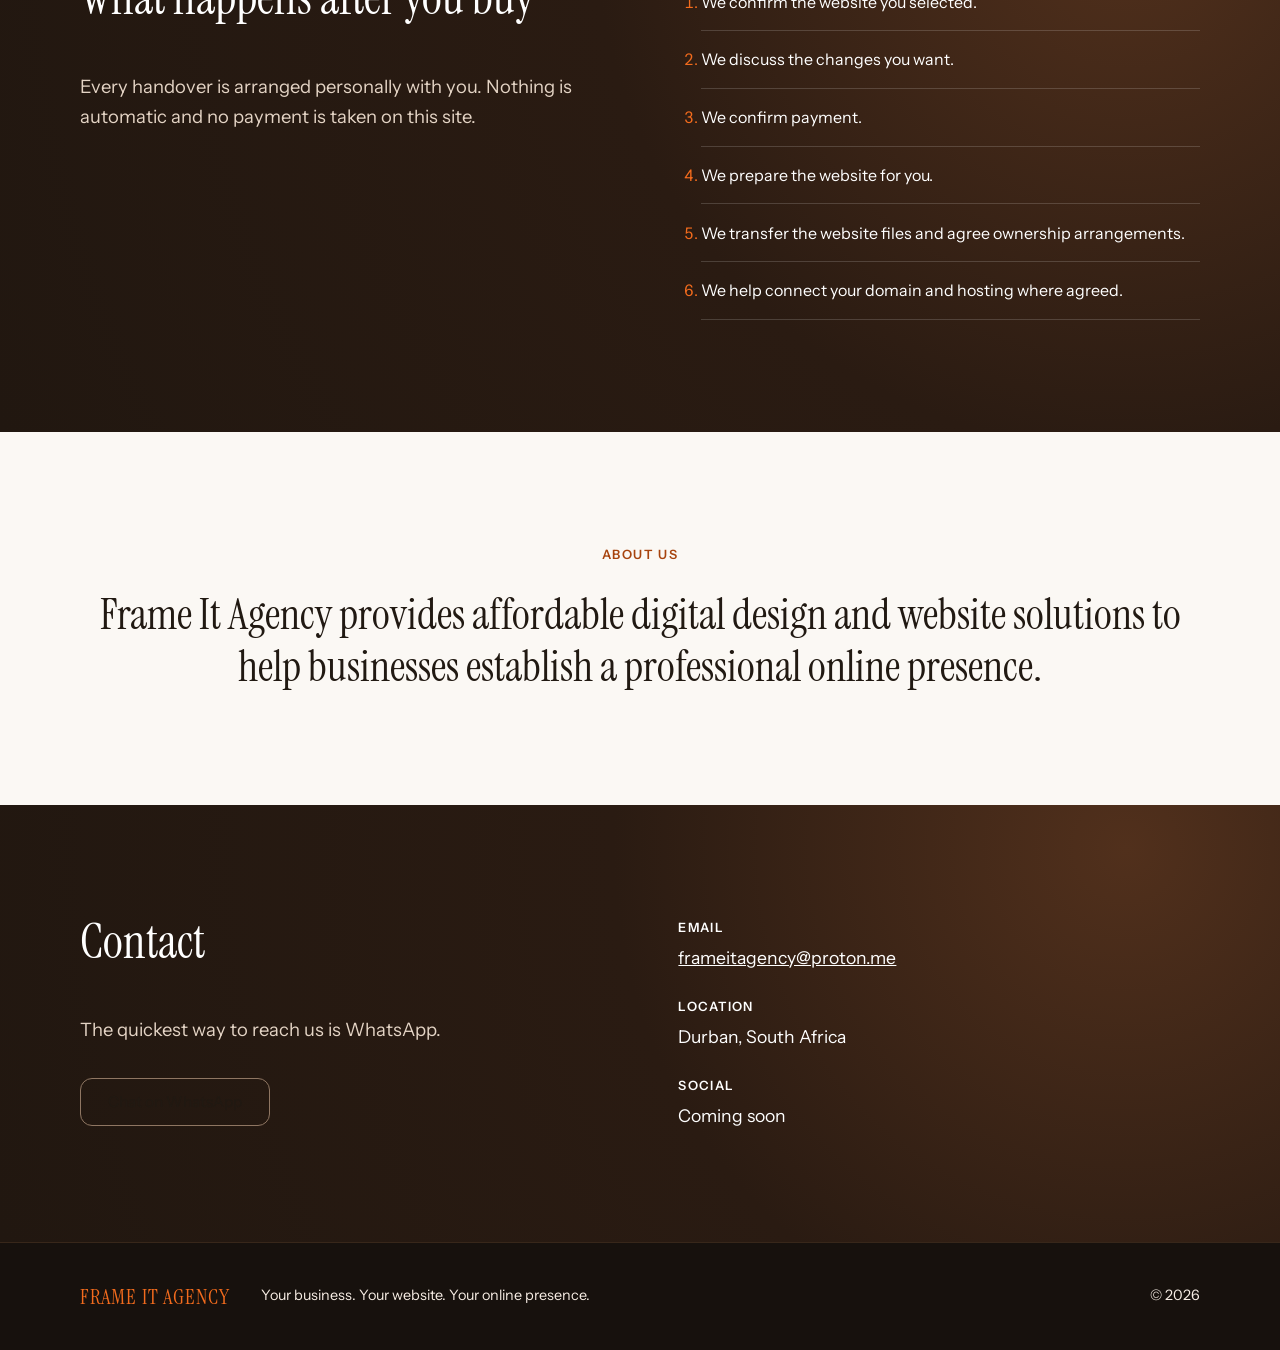
==== commit 32fa7d19: "Refresh marketplace stylesheet cache" ====
--- a/index.html
+++ b/index.html
@@ -10,7 +10,7 @@
 <link rel="icon" href="data:image/svg+xml,%3Csvg xmlns='http://www.w3.org/2000/svg' viewBox='0 0 32 32'%3E%3Crect width='32' height='32' rx='6' fill='%23000'/%3E%3Crect x='8' y='8' width='16' height='16' fill='none' stroke='%23f26b1d' stroke-width='3'/%3E%3C/svg%3E">
 <link rel="preconnect" href="https://fonts.googleapis.com"><link rel="preconnect" href="https://fonts.gstatic.com" crossorigin>
 <link href="https://fonts.googleapis.com/css2?family=Instrument+Sans:wght@400;500;600&family=Instrument+Serif&display=swap" rel="stylesheet">
-<link rel="stylesheet" href="style.css">
+<link rel="stylesheet" href="style.css?v=20261127">
 </head>
 <body>
 <a class="skip" href="#main">Skip to content</a>
--- a/style.css
+++ b/style.css
@@ -141,3 +141,109 @@
 .steps li{border-top-color:#333}.why li{border-top-color:#2c2c2c}.hand li{border-bottom-color:#333}
 .info a{color:#fff}footer{border-top:1px solid #262626}
 #ov{background:#000;color:#fff}.ovnote{background:#111;color:var(--mut)}
+
+
+/* Frame It refresh: warm editorial storefront */
+:root{
+  --c:#f26b1d;--ct:#a7430d;--soft:#f4ede5;--line:#e7d9cc;--mut:#62564d;
+  --paper:#fbf8f4;--ink:#211912;--panel:#fffdfb;--coffee:#211710;
+}
+html{scroll-padding-top:82px}
+body,.hero,.sec{background:var(--paper);color:var(--ink)}
+body{font-family:"Instrument Sans",system-ui,sans-serif}
+.top{background:rgba(251,248,244,.96);color:var(--ink);border-bottom:1px solid #e8ddd2;box-shadow:0 4px 18px rgba(58,34,16,.05)}
+.logo{color:var(--ink)}
+.top :focus-visible{outline-color:var(--ct)}
+nav a:not(.btn){color:var(--ink)}
+nav a:not(.btn):after{background:var(--c)}
+nav .btn.sm{background:var(--c);border-color:var(--c);color:#211912}
+nav .btn.sm:hover{background:var(--ink);border-color:var(--ink);color:#fff}
+.burger{border-color:var(--ink)}
+.burger span,.burger span:before{background:var(--ink)}
+.burger span:before{box-shadow:0 14px var(--ink)}
+@media(max-width:820px){nav{background:var(--paper);box-shadow:0 16px 22px rgba(58,34,16,.08)}nav a:not(.btn){color:var(--ink);border-bottom-color:var(--line)}nav a[aria-current=true]:not(.btn){color:var(--ct)}}
+.herobg{background:radial-gradient(circle at 78% 28%,#fff1e5 0,#f8e7d7 24%,#f4ede5 57%,#f4ede5 100%)}
+.herobg h1{color:var(--ink);letter-spacing:-.035em}
+.herobg h1 span{color:#c34a0b}
+.herobg .eyebrow{color:#8e390b}
+.herobg .sub{color:#51443a}
+.herobg .btn{background:var(--ink);border-color:var(--ink);color:#fff}
+.herobg .btn:hover{background:var(--c);border-color:var(--c);color:var(--ink)}
+.herobg .btn.ghost{background:rgba(255,255,255,.3);border-color:var(--ink);color:var(--ink)}
+.herobg .btn.ghost:hover{background:var(--ink);border-color:var(--ink);color:#fff}
+.heroimg{filter:drop-shadow(0 22px 25px rgba(61,35,17,.15))}
+.stats{border-top-color:#d8c5b4}
+.stats div+div{border-left-color:#dfd1c4}
+.stats h3{color:#7f340e}
+.stats p{color:var(--mut)}
+.alt{background:linear-gradient(135deg,#f4ede5 0%,#f9f2eb 58%,#f3e5d8 100%)}
+.dark,.carrot{background:radial-gradient(circle at 88% 10%,#51301c 0,#2a1b12 43%,#211710 100%);color:#fff}
+.dark .lead,.carrot .lead{color:#e4d4c5}
+.sec{position:relative}
+.head h2,.sec> .wrap>h2{letter-spacing:-.025em}
+.more{color:#a7430d}
+.btn{background:var(--ink);border-color:var(--ink);color:#fff;border-radius:12px;box-shadow:0 5px 12px rgba(33,25,18,.10)}
+.btn:hover{background:var(--c);border-color:var(--c);color:var(--ink);box-shadow:0 7px 16px rgba(177,75,15,.18)}
+.btn.ghost,.carrot .btn.ghost{background:transparent;border-color:#8f7662;color:var(--ink);box-shadow:none}
+.btn.ghost:hover,.carrot .btn.ghost:hover{background:var(--ink);border-color:var(--ink);color:#fff}
+.dark .btn.ghost{border-color:#e0cbb9;color:#fff}
+.dark .btn.ghost:hover{background:var(--c);border-color:var(--c);color:var(--ink)}
+.grid{gap:2rem 1.5rem}
+.card{background:var(--panel);border:1px solid #ecdfd3;border-radius:18px;padding:12px;box-shadow:0 8px 24px rgba(61,38,20,.055);transition:transform .2s,box-shadow .2s,border-color .2s}
+.card:hover{transform:translateY(-4px);border-color:#e6b18b;box-shadow:0 18px 34px rgba(61,38,20,.12)}
+.thumb{border-radius:12px;background:#f3e9df;border-color:#ead9c8}
+.card:hover .thumb{transform:none;box-shadow:none}
+.cbody{padding:1.1rem .35rem .25rem}
+.cat{color:#a7430d}
+.cbody>p:nth-of-type(2){color:#62564d}
+.cbody ul{color:#695f56}
+.price{color:#211912}
+.price small{color:#75675d}
+.tag{background:var(--c);color:#211912}
+.mock{background:#fffaf5}
+.mock span{background:#efe3d8}
+#categories .cats.cat-track{scroll-padding-left:.25rem}
+#categories .cattile{background:rgba(255,253,251,.8);border-color:#dfcfc0;box-shadow:0 7px 20px rgba(61,38,20,.045)}
+#categories .cattile:before{color:#b34a11}
+#categories .cattile strong{color:var(--ink)}
+#categories .cattile span{color:#66584d}
+#categories .cattile:after{color:#a7430d}
+#categories .cattile:hover{background:#fffdfb;border-color:#d99a70;box-shadow:0 12px 24px rgba(61,38,20,.09)}
+#categories .cat-arrow{background:#fffdfb;border-color:#ddcdbf;color:var(--ink);box-shadow:0 5px 14px rgba(61,38,20,.07)}
+#categories .cat-arrow:hover:not(:disabled){background:var(--c);border-color:var(--c);color:var(--ink)}
+#categories .cat-arrow:disabled{opacity:.45}
+.tools input,.tools select{background:#fffdfb;color:var(--ink);border:1px solid #d9c9bb;border-radius:12px;box-shadow:0 3px 8px rgba(61,38,20,.035)}
+.tools input:focus,.tools select:focus{border-color:#bd5b1d;outline:3px solid rgba(242,107,29,.18)}
+.tools input::placeholder{color:#81766e}
+.chk{color:#4d4138}
+.chips{gap:.55rem}
+.chip{background:#fffdfb;border-color:#dfd0c2;color:#473b32;border-radius:10px}
+.chip:hover{border-color:#b7581c;background:#fff8f1}
+.chip[aria-pressed=true]{background:var(--c);border-color:var(--c);color:#211912}
+.count{color:#66584d}
+.empty{border-color:#d7c6b6;background:#fffdfb;color:var(--ink)}
+.steps{gap:1.2rem}
+.steps li{background:#fffdfb;border:1px solid #e7d9cc;border-top:3px solid var(--c);border-radius:16px;padding:1.25rem;box-shadow:0 8px 20px rgba(61,38,20,.045)}
+.steps li:before{font-size:3.6rem;color:#c34a0b}
+.steps p{color:#62564d}
+.why li{border-top-color:#e0d2c5;color:#352a22}
+.why li:before{box-shadow:0 0 0 5px rgba(242,107,29,.13)}
+.hand li{border-bottom-color:rgba(255,255,255,.16)}
+.info a{color:inherit}
+.carrot .btn{background:var(--c);border-color:var(--c);color:var(--ink)}
+.carrot .btn:hover{background:#fff;border-color:#fff;color:var(--ink)}
+footer{background:#17110d;color:#f8eee5;border-top:1px solid #38271a}
+footer strong{color:var(--c)}
+:focus-visible,.carrot :focus-visible,.dark :focus-visible{outline-color:#a7430d}
+.dark :focus-visible,.carrot :focus-visible{outline-color:#fff}
+@media(max-width:820px){
+  .herobg{background:linear-gradient(155deg,#f5e8db 0%,#f4ede5 52%,#f1e1d3 100%)}
+  .heroimg{max-width:min(420px,100%)}
+  .stats{border-top-color:#d8c5b4}
+  .stats div+div{border-left:0;border-top-color:#dfd1c4}
+  .card{padding:10px;border-radius:16px}
+  .cbody{padding:1rem .25rem .2rem}
+  .steps{gap:.9rem}
+  .steps li{padding:1rem}
+}
+@media(prefers-reduced-motion:reduce){.card,.cat-arrow{transition:none!important}}
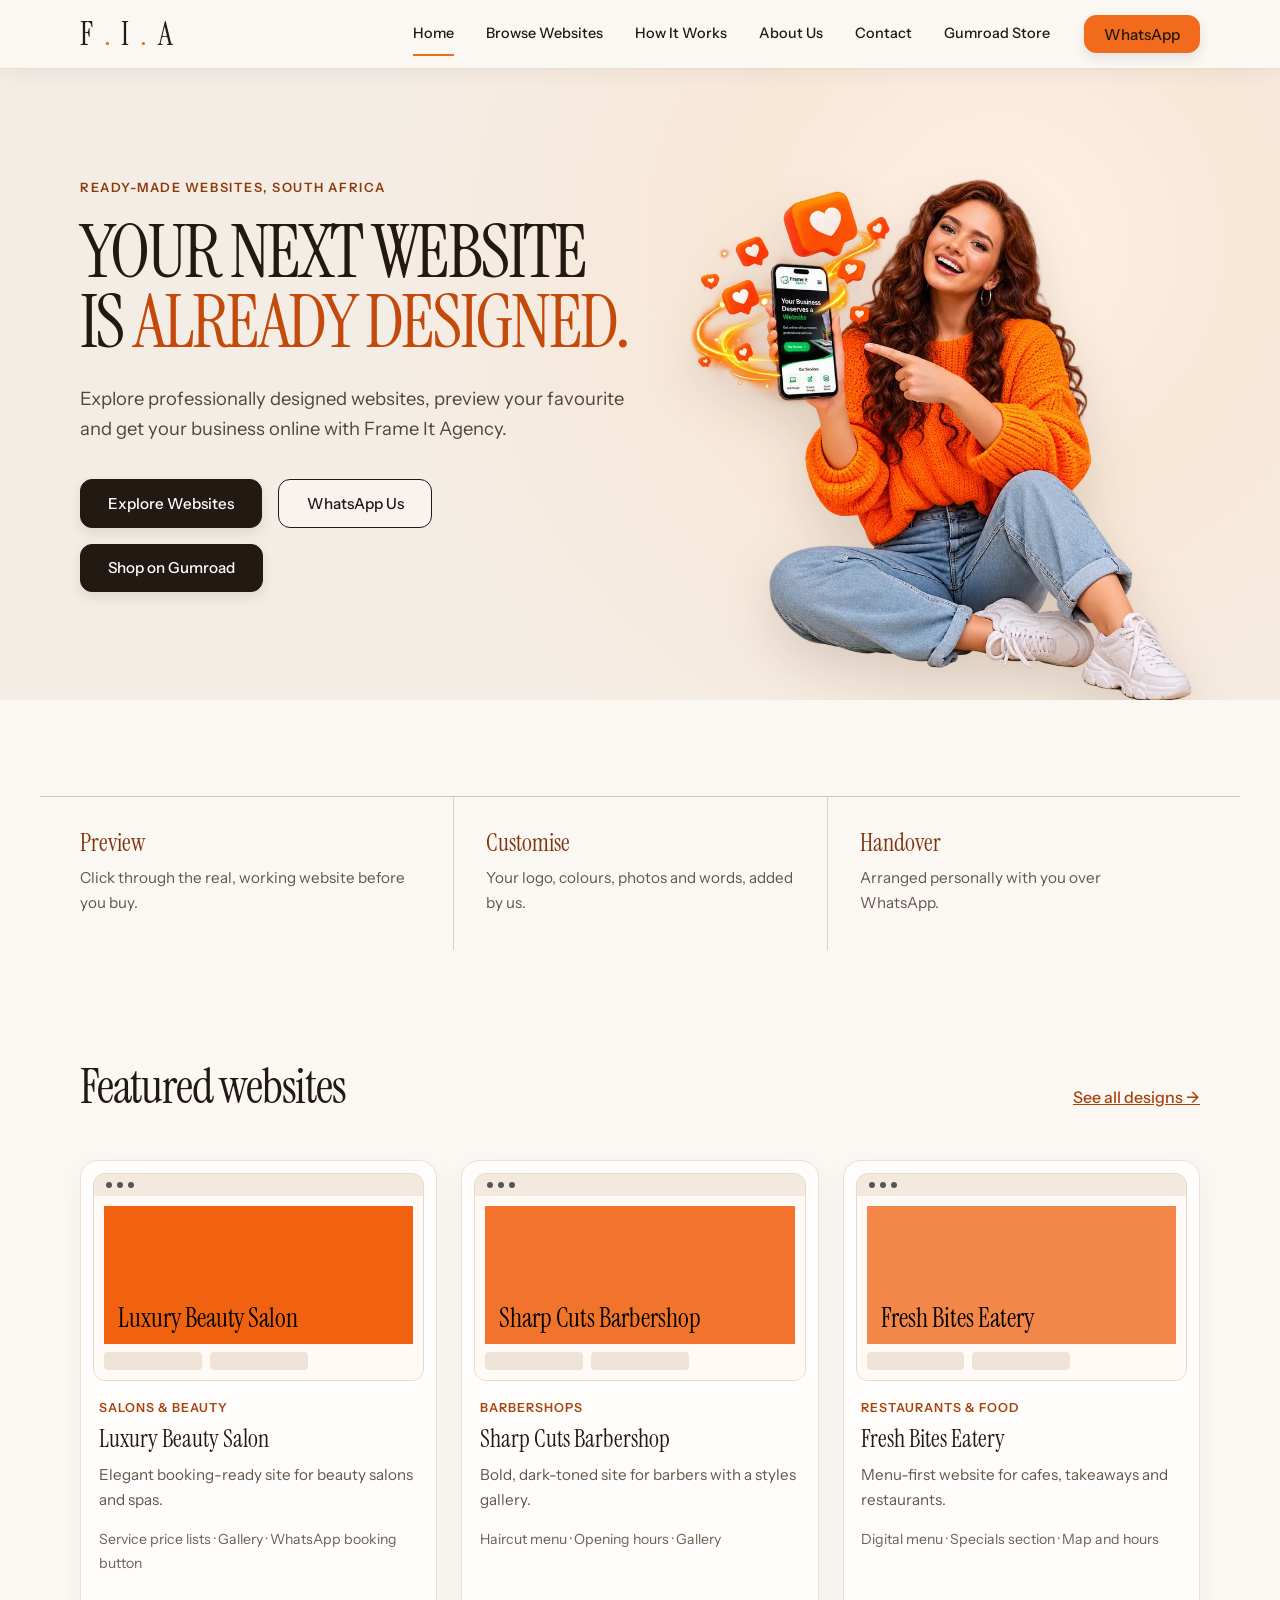
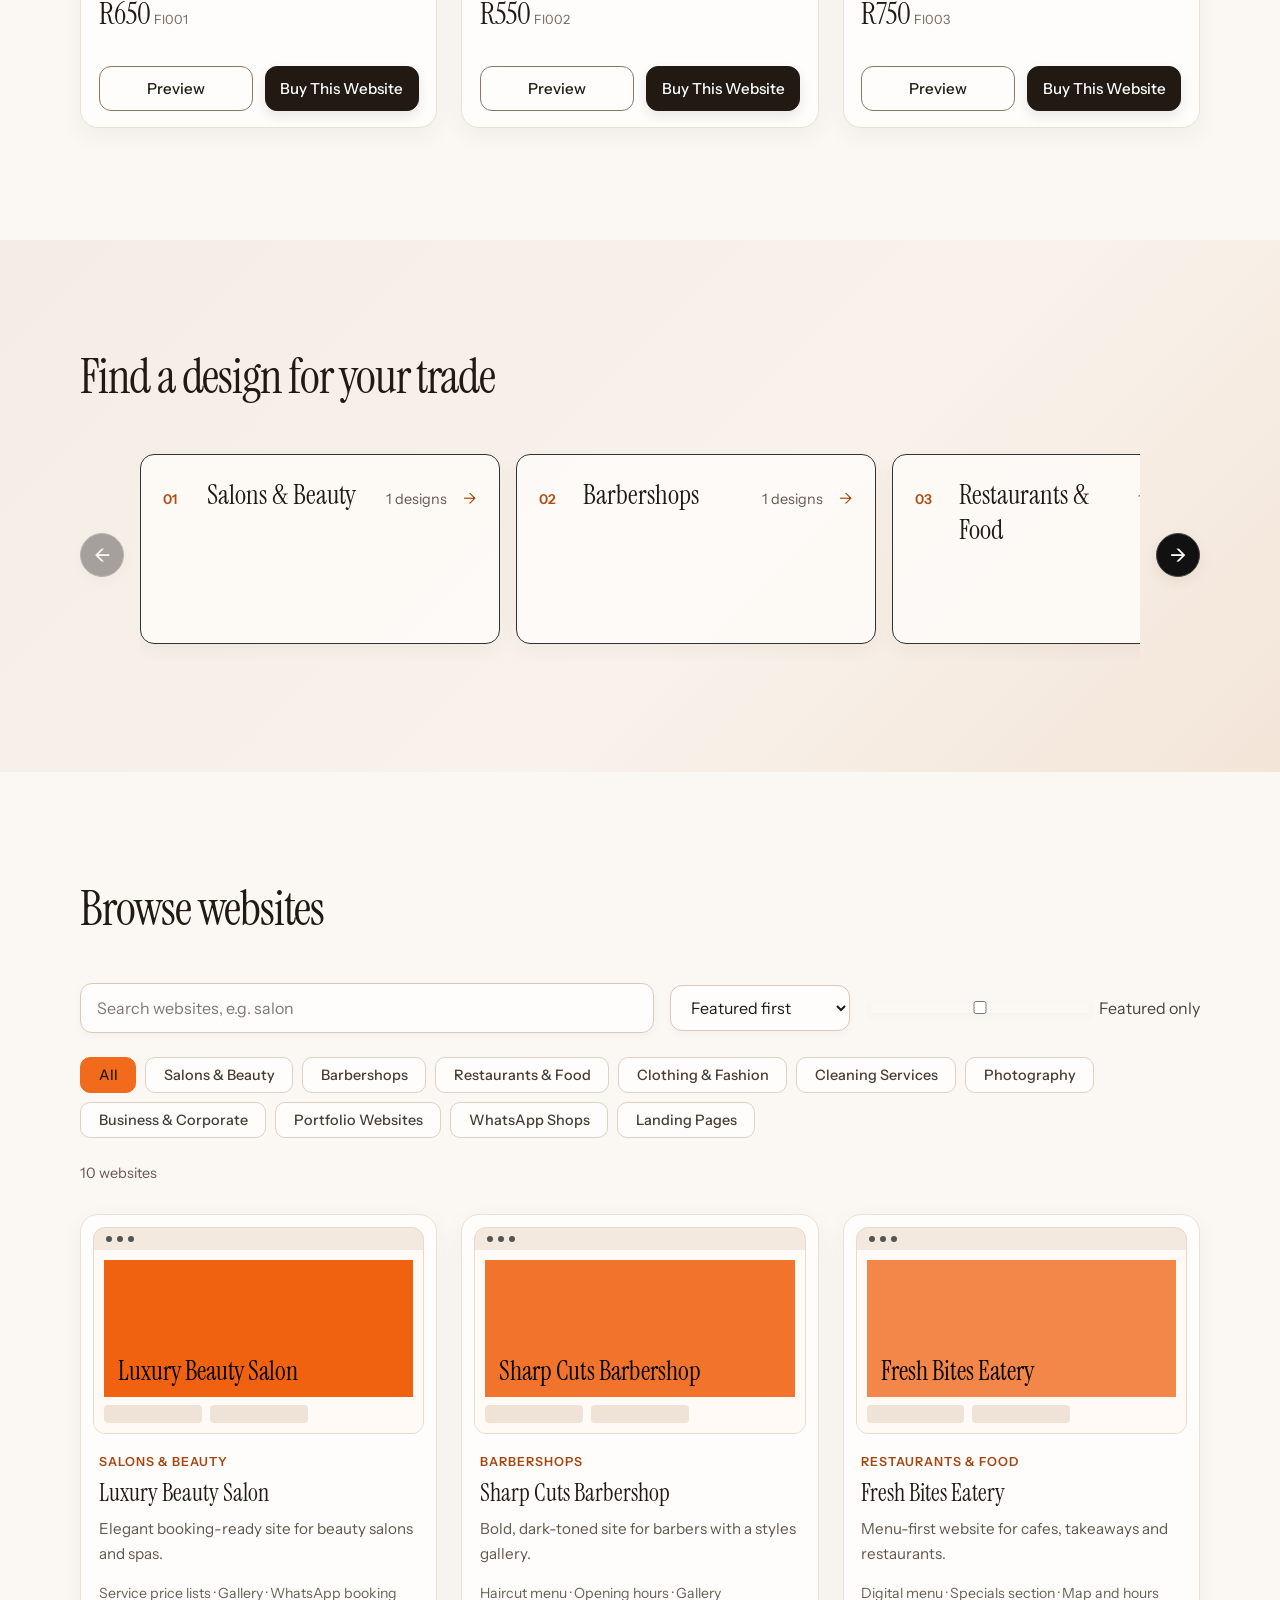
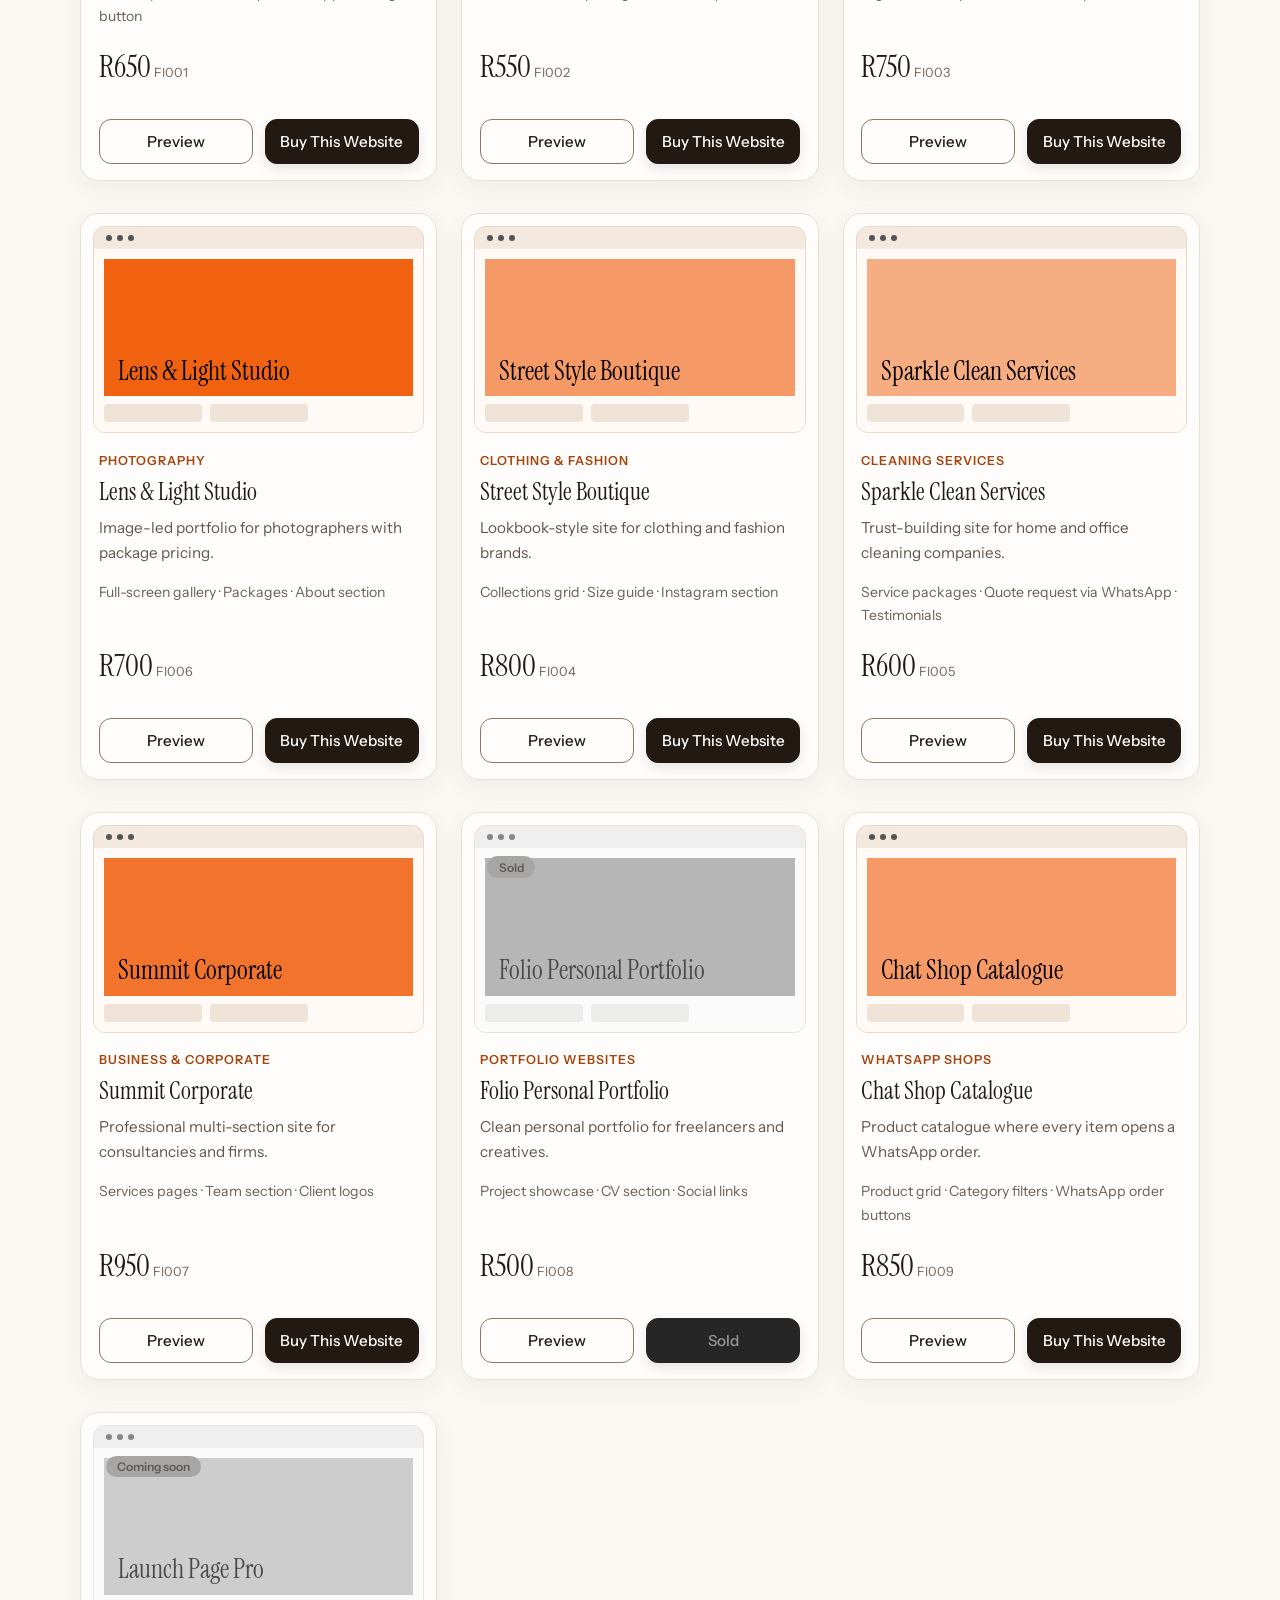
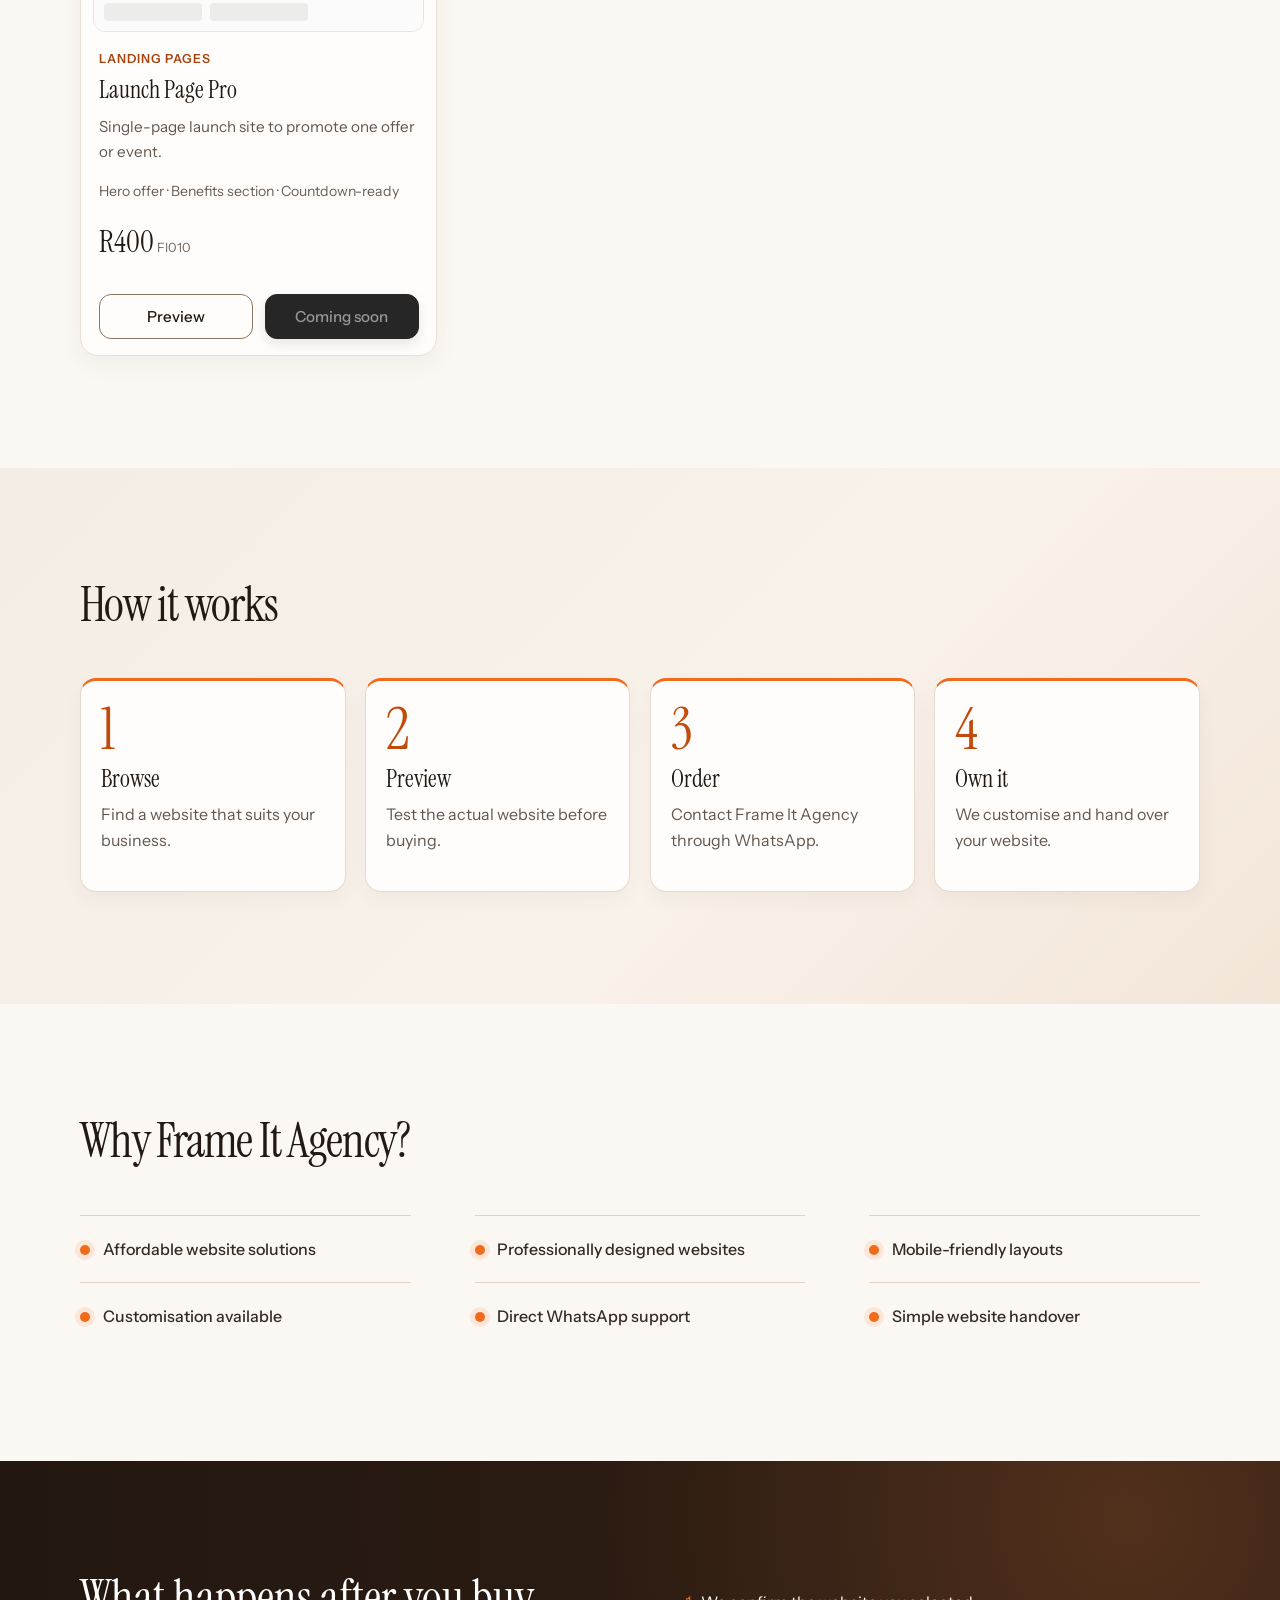
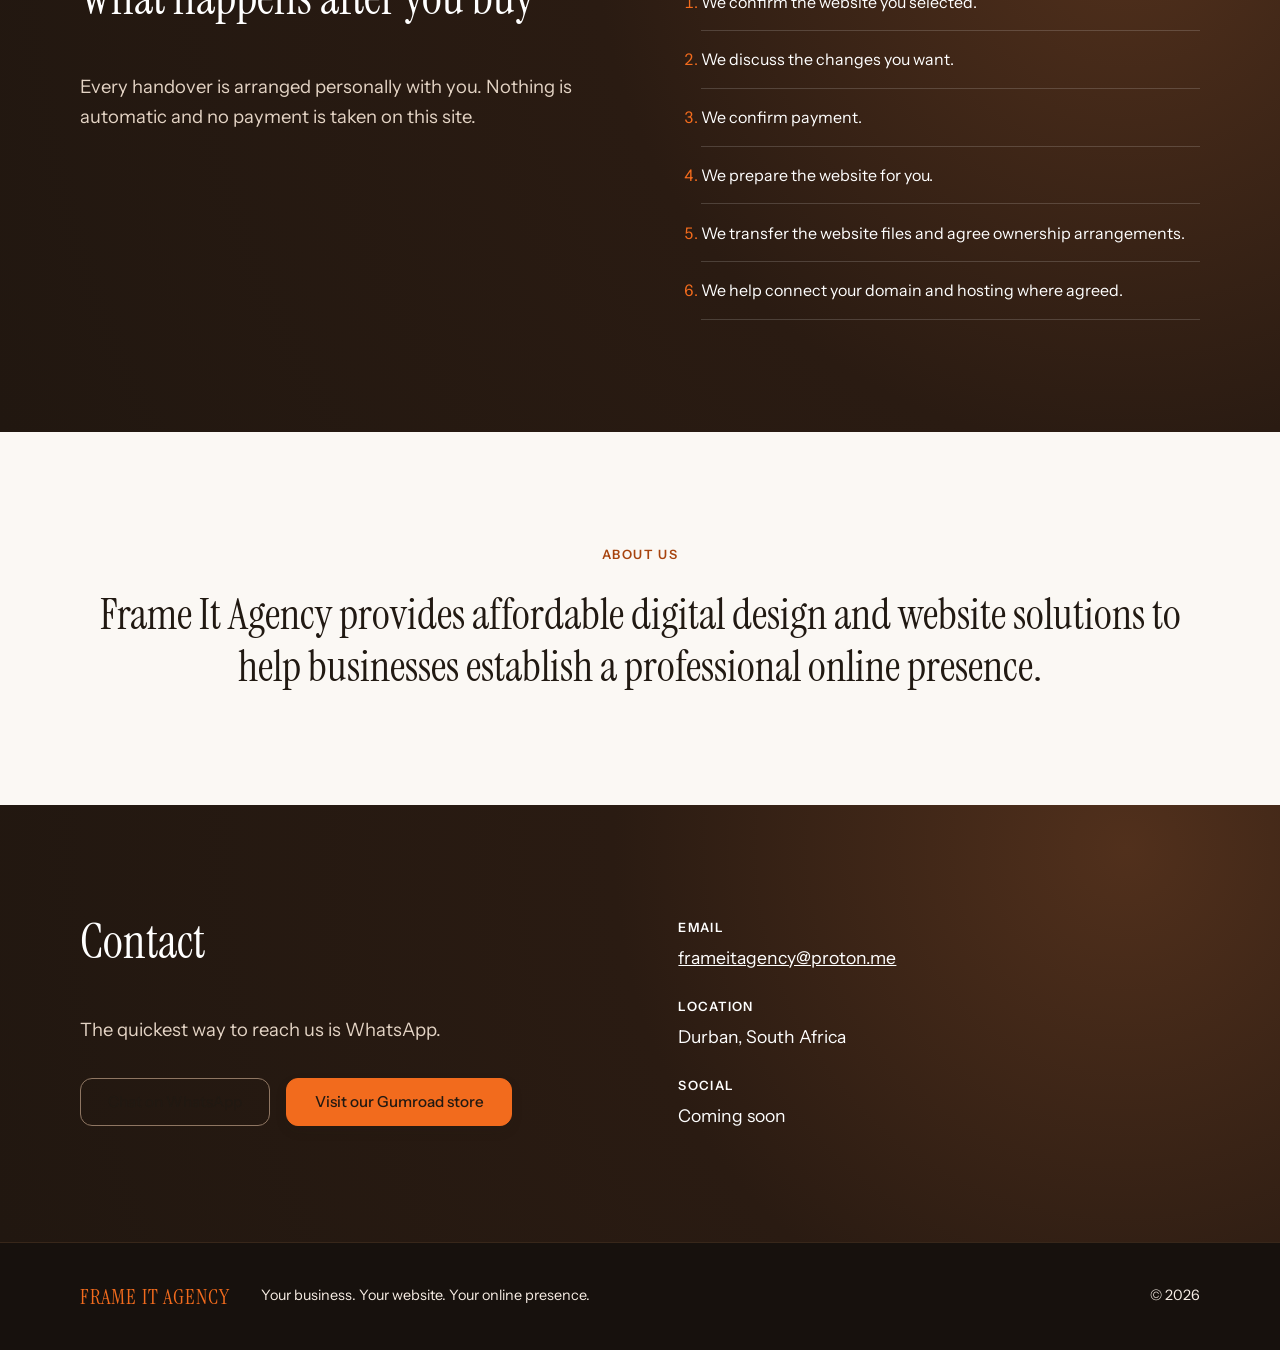
==== commit 5db2fa8b: "Add Gumroad store links to marketplace" ====
--- a/index.html
+++ b/index.html
@@ -10,20 +10,20 @@
 <link rel="icon" href="data:image/svg+xml,%3Csvg xmlns='http://www.w3.org/2000/svg' viewBox='0 0 32 32'%3E%3Crect width='32' height='32' rx='6' fill='%23000'/%3E%3Crect x='8' y='8' width='16' height='16' fill='none' stroke='%23f26b1d' stroke-width='3'/%3E%3C/svg%3E">
 <link rel="preconnect" href="https://fonts.googleapis.com"><link rel="preconnect" href="https://fonts.gstatic.com" crossorigin>
 <link href="https://fonts.googleapis.com/css2?family=Instrument+Sans:wght@400;500;600&family=Instrument+Serif&display=swap" rel="stylesheet">
-<link rel="stylesheet" href="style.css?v=20261127">
+<link rel="stylesheet" href="style.css?v=20261127-gumroad">
 </head>
 <body>
 <a class="skip" href="#main">Skip to content</a>
 <header class="top"><div class="wrap bar">
   <a class="logo" href="#home" aria-label="Frame It Agency home">F<i>.</i>I<i>.</i>A</a>
   <button id="burger" class="burger" aria-expanded="false" aria-controls="nav" aria-label="Menu"><span></span></button>
-  <nav id="nav" aria-label="Main"><a href="#home">Home</a><a href="#browse">Browse Websites</a><a href="#how">How It Works</a><a href="#about">About Us</a><a href="#contact">Contact</a><a class="btn sm" data-wa href="#">WhatsApp</a></nav>
+  <nav id="nav" aria-label="Main"><a href="#home">Home</a><a href="#browse">Browse Websites</a><a href="#how">How It Works</a><a href="#about">About Us</a><a href="#contact">Contact</a><a class="gumroad-nav" href="https://frameit.gumroad.com" target="_blank" rel="noopener">Gumroad Store</a><a class="btn sm" data-wa href="#">WhatsApp</a></nav>
 </div></header>
 <main id="main">
 <section id="home" class="hero"><div class="herobg"><div class="wrap hgrid">
   <div class="htext"><p class="eyebrow">Ready-made websites, South Africa</p><h1>YOUR NEXT WEBSITE IS <span>ALREADY DESIGNED.</span></h1>
   <p class="sub">Explore professionally designed websites, preview your favourite and get your business online with Frame It Agency.</p>
-  <div class="row"><a class="btn" href="#browse">Explore Websites</a><a class="btn ghost" data-wa href="#">WhatsApp Us</a></div></div>
+  <div class="row"><a class="btn" href="#browse">Explore Websites</a><a class="btn ghost" data-wa href="#">WhatsApp Us</a><a class="btn gumroad-btn" href="https://frameit.gumroad.com" target="_blank" rel="noopener">Shop on Gumroad</a></div></div>
   <img class="heroimg" src="assets/hero.webp" width="900" height="910" alt="Smiling woman pointing at a phone showing a Frame It Agency website">
 </div></div>
 <div class="wrap stats"><div><h3>Preview</h3><p>Click through the real, working website before you buy.</p></div><div><h3>Customise</h3><p>Your logo, colours, photos and words, added by us.</p></div><div><h3>Handover</h3><p>Arranged personally with you over WhatsApp.</p></div></div></section>
@@ -53,7 +53,7 @@
 
 <section id="about" class="sec"><div class="wrap narrow center"><p class="eyebrow">About us</p><p class="big">Frame It Agency provides affordable digital design and website solutions to help businesses establish a professional online presence.</p></div></section>
 
-<section id="contact" class="sec carrot"><div class="wrap split"><div><h2>Contact</h2><p class="lead">The quickest way to reach us is WhatsApp.</p><a class="btn ghost" data-wa href="#">Chat on WhatsApp</a></div>
+<section id="contact" class="sec carrot"><div class="wrap split"><div><h2>Contact</h2><p class="lead">The quickest way to reach us is WhatsApp.</p><div class="row"><a class="btn ghost" data-wa href="#">Chat on WhatsApp</a><a class="btn gumroad-btn" href="https://frameit.gumroad.com" target="_blank" rel="noopener">Visit our Gumroad store</a></div></div>
   <dl class="info"><dt>Email</dt><dd id="email"></dd><dt>Location</dt><dd id="loc"></dd><dt>Social</dt><dd id="social" class="social"></dd></dl></div></section>
 </main>
 <footer><div class="wrap"><strong>FRAME IT AGENCY</strong><span>Your business. Your website. Your online presence.</span><span>&copy; <span id="year"></span></span></div></footer>
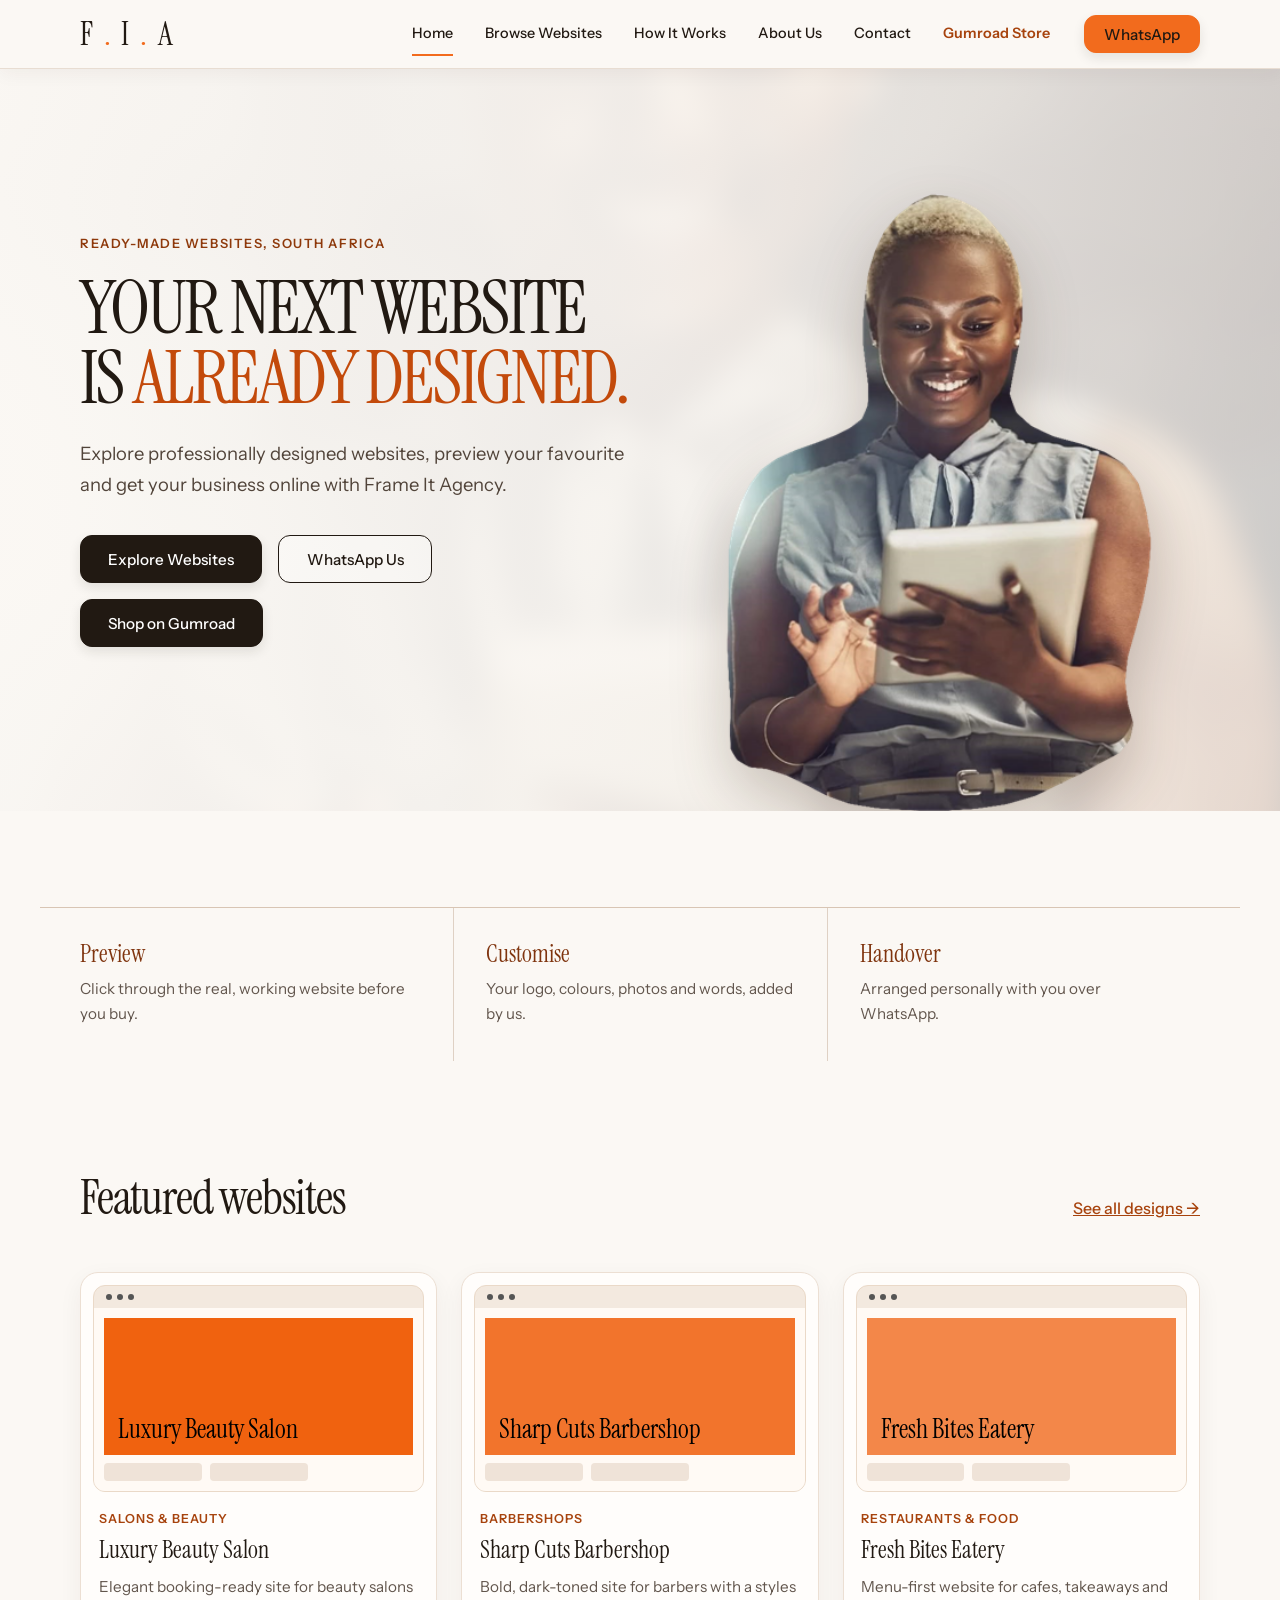
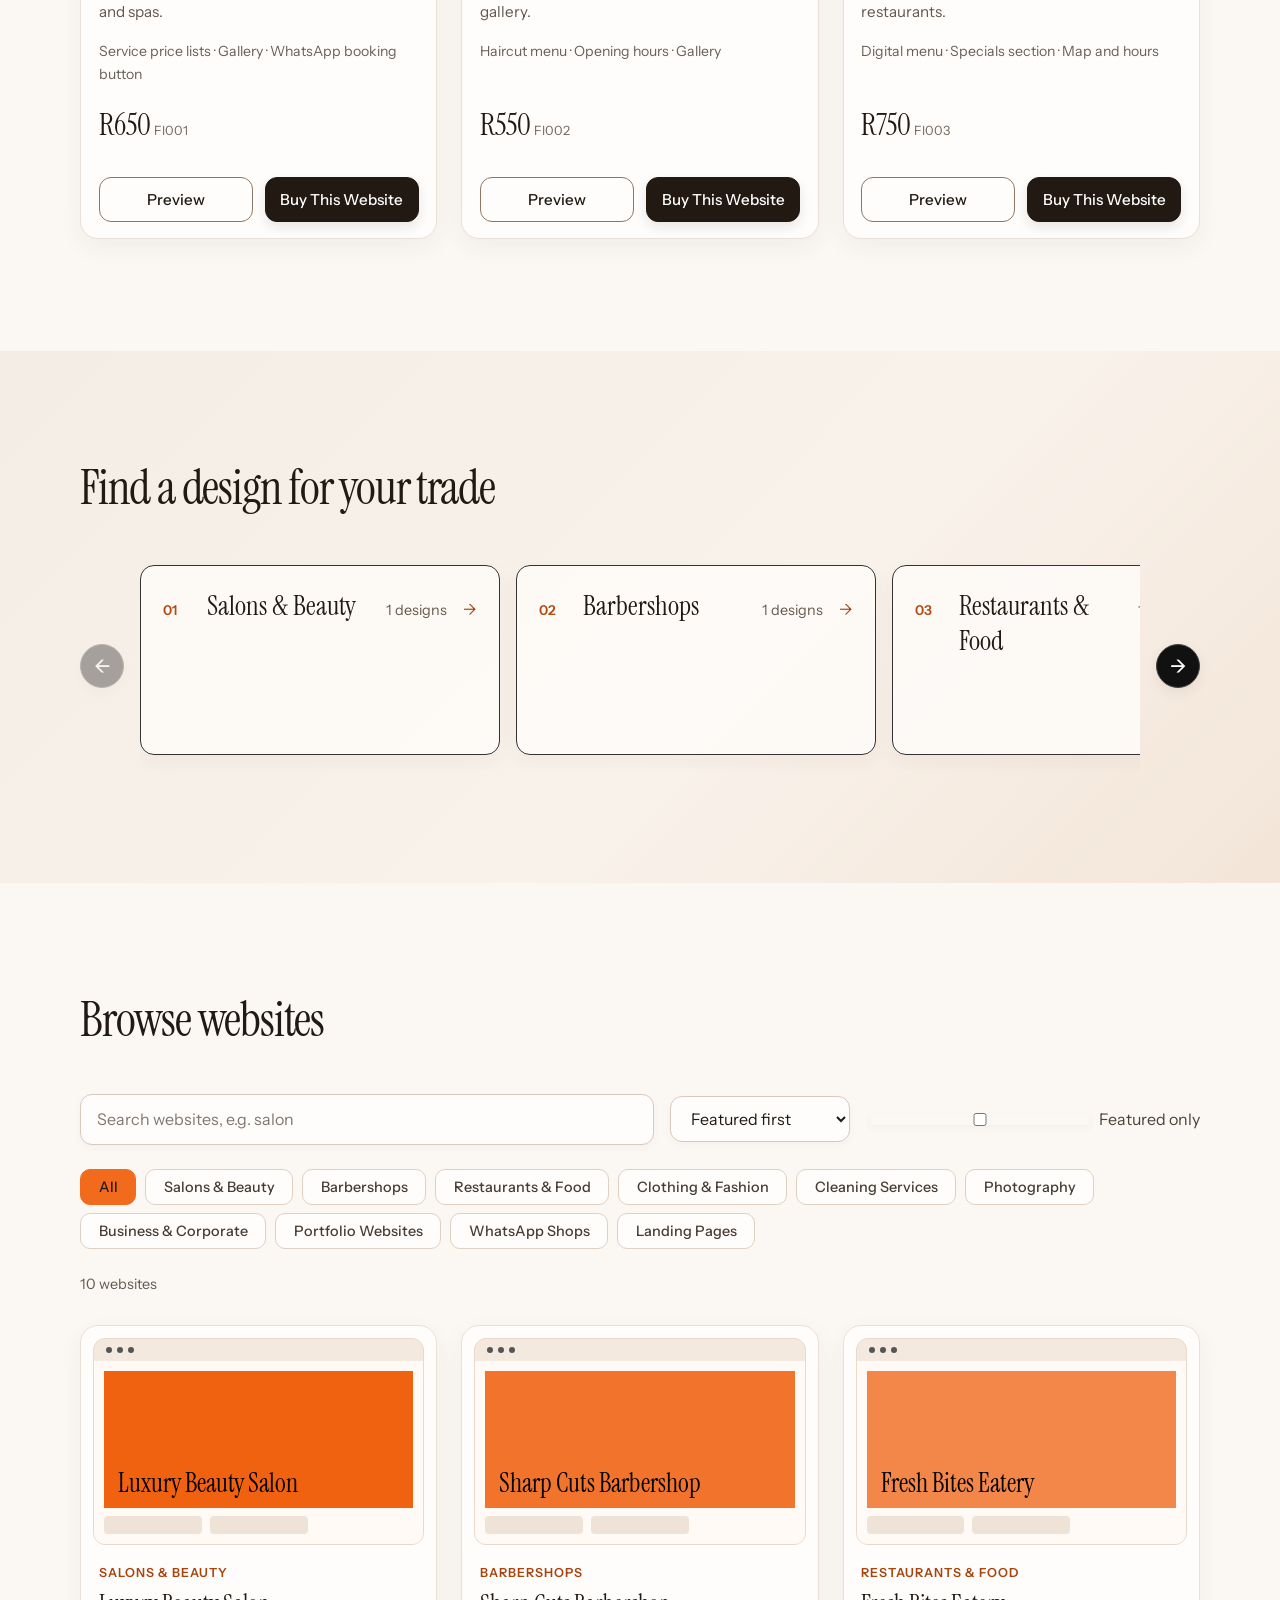
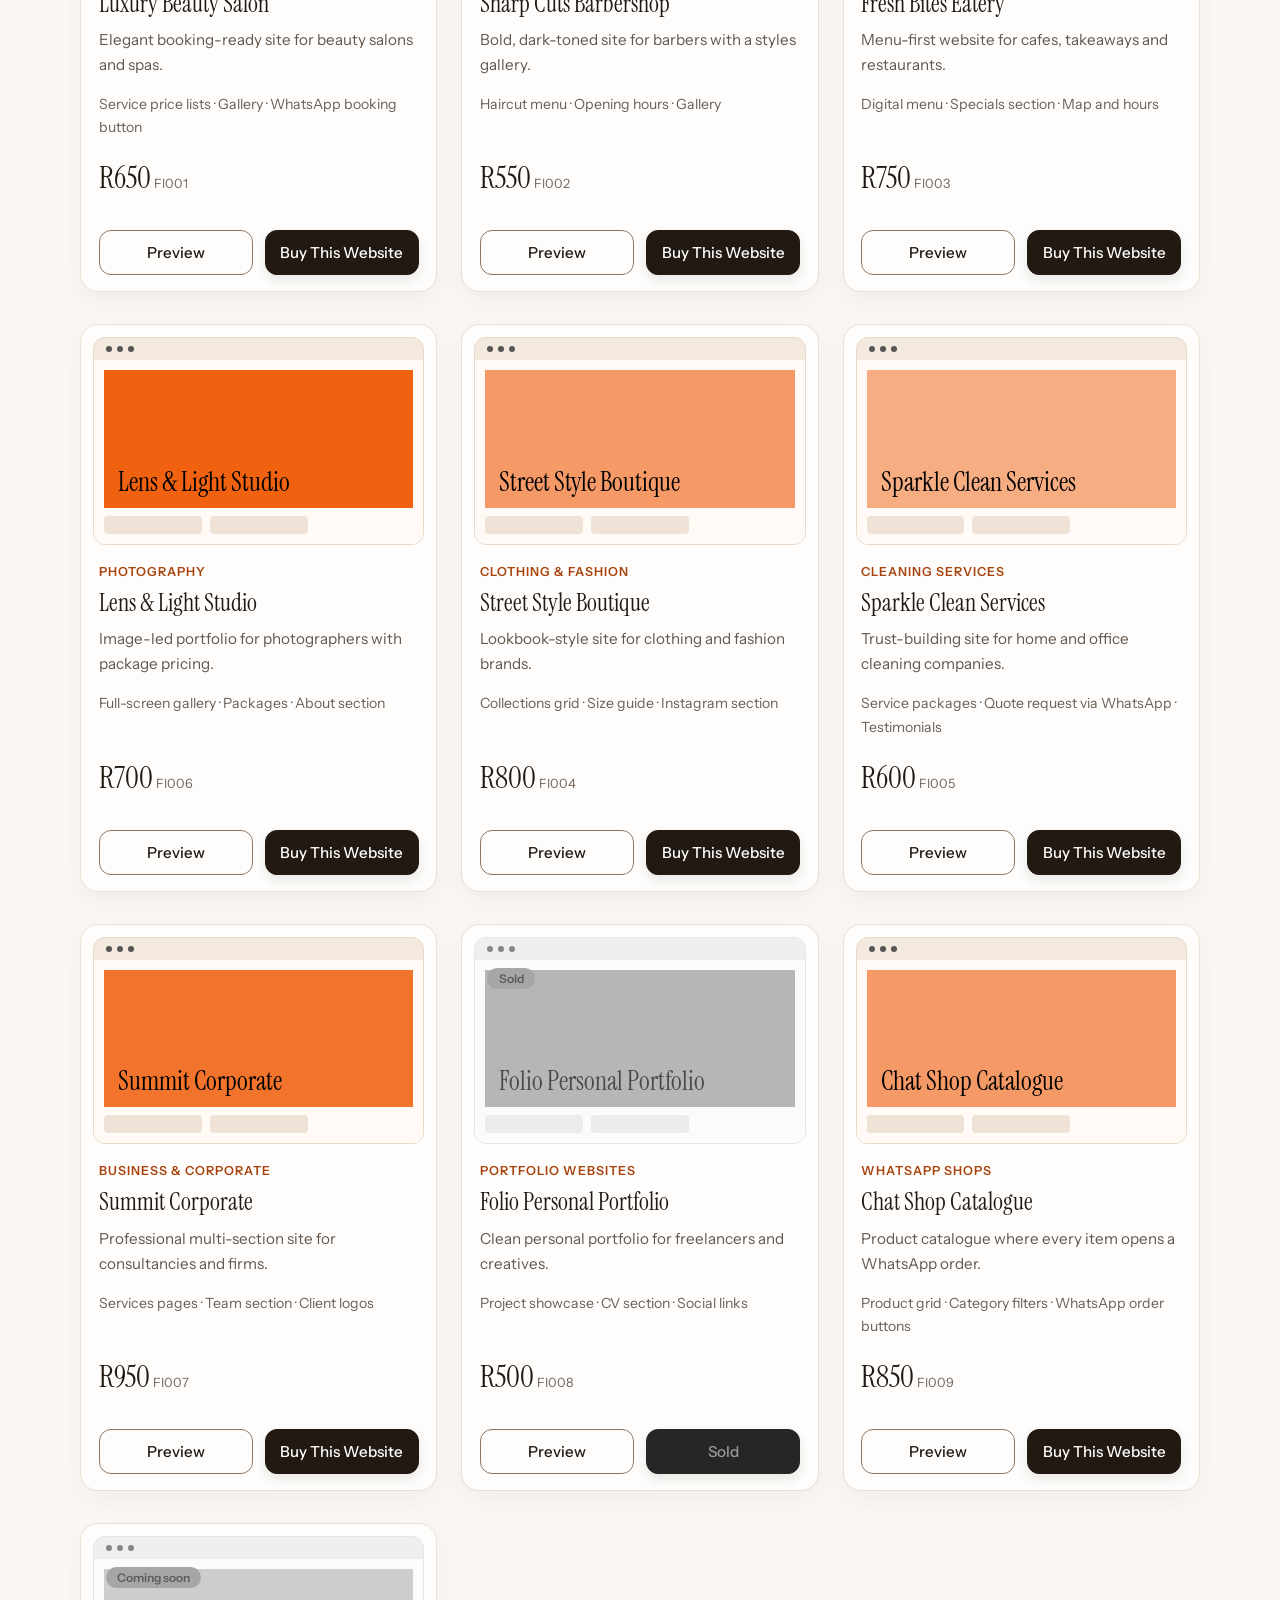
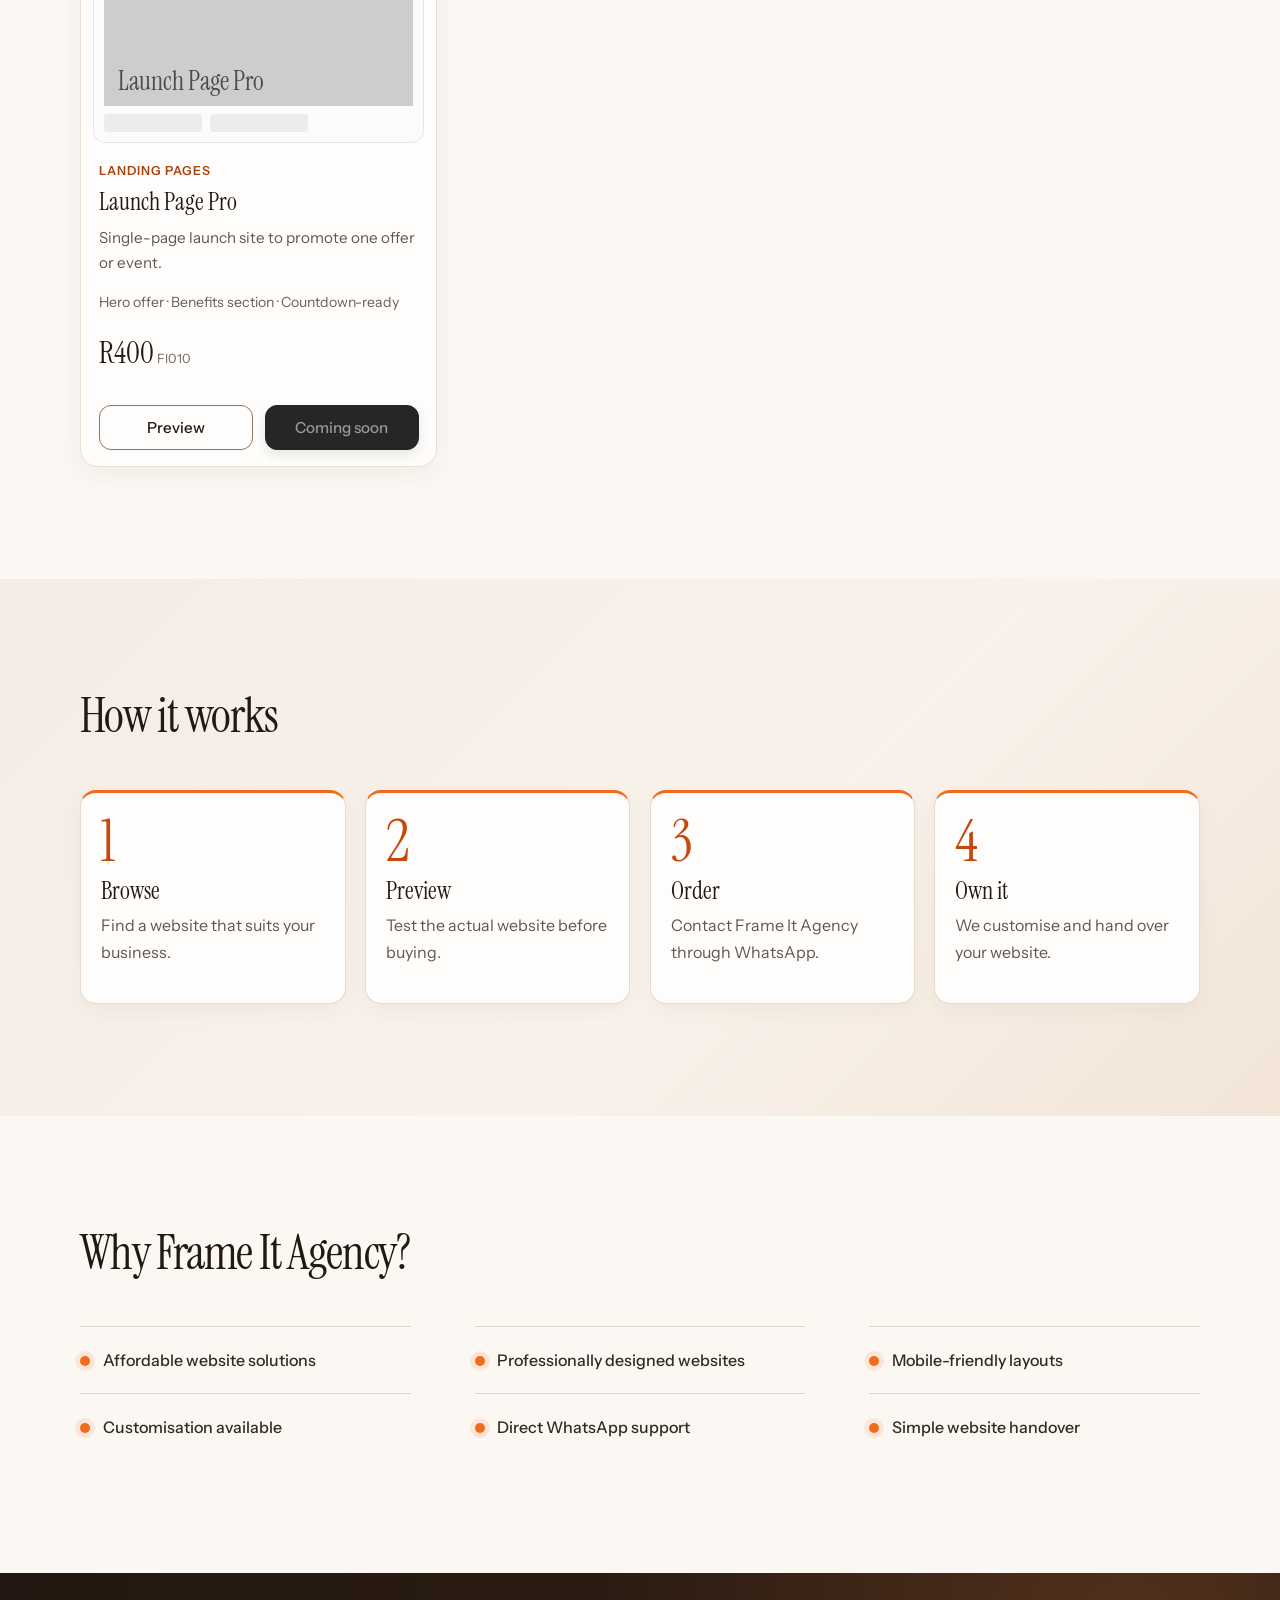
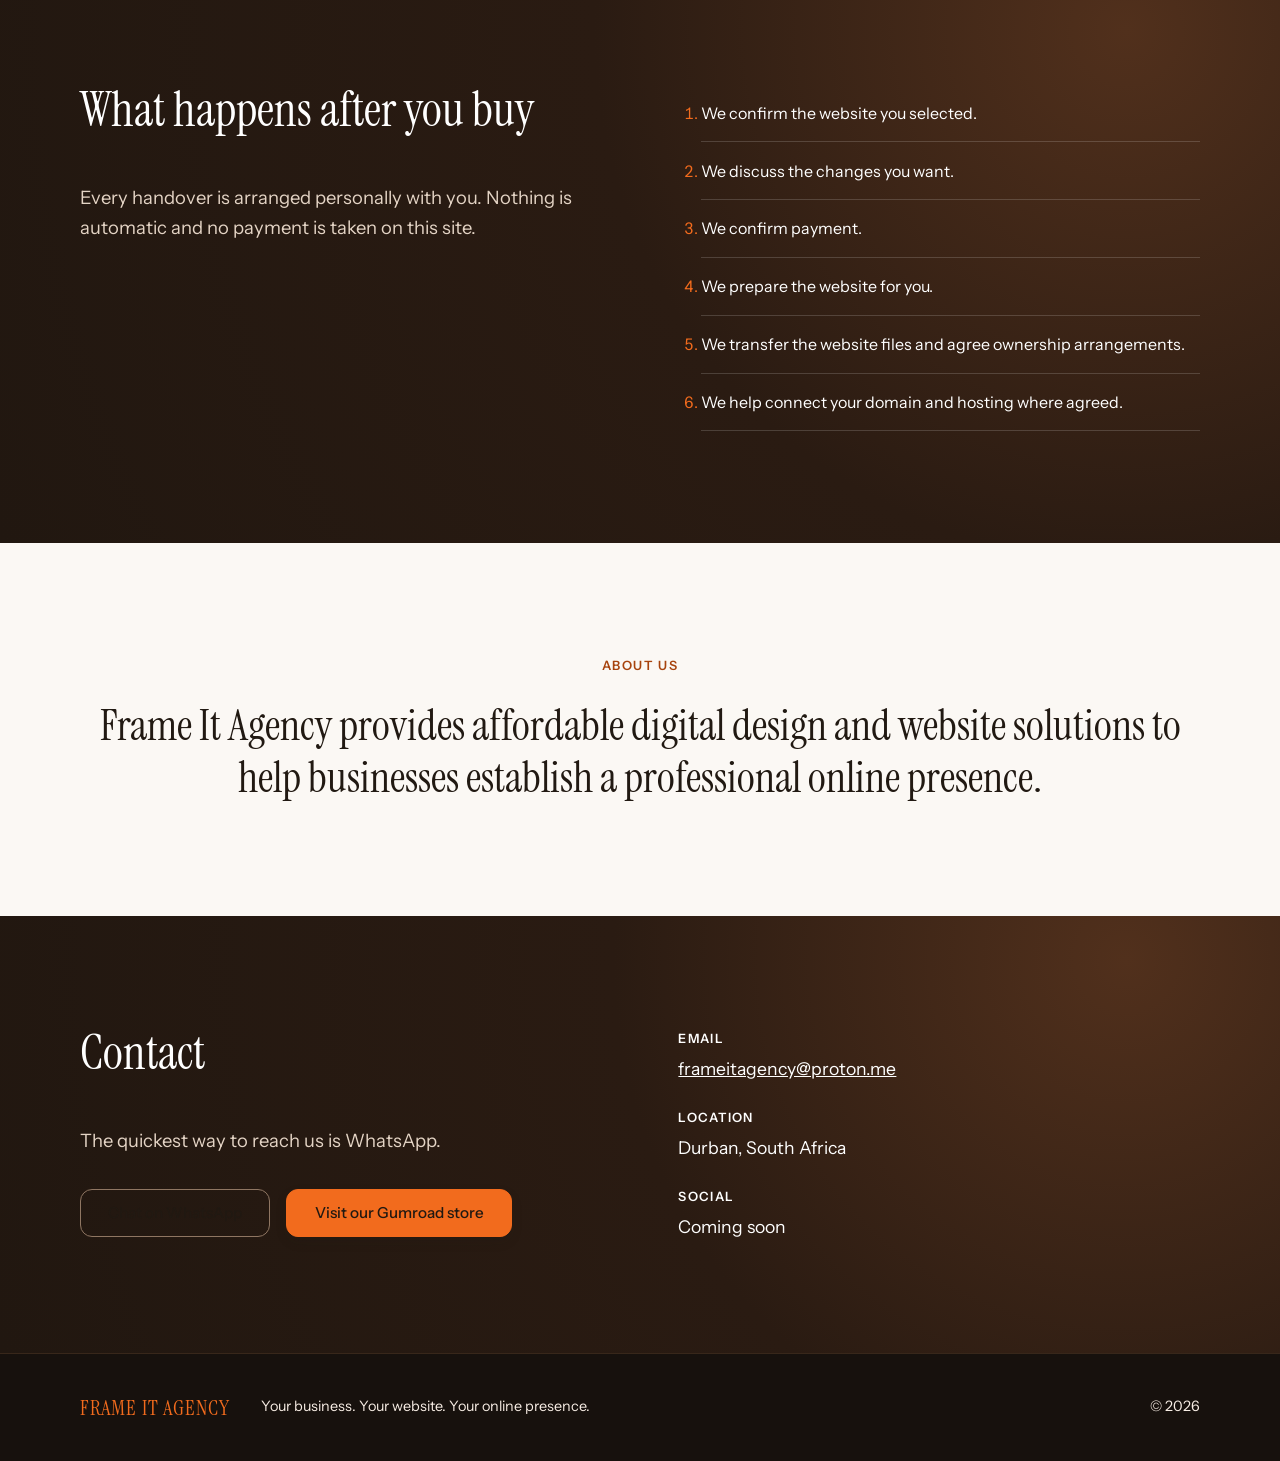
==== commit 81586794: "Refresh hero with tablet portrait and blurred backdrop" ====
--- a/index.html
+++ b/index.html
@@ -24,7 +24,7 @@
   <div class="htext"><p class="eyebrow">Ready-made websites, South Africa</p><h1>YOUR NEXT WEBSITE IS <span>ALREADY DESIGNED.</span></h1>
   <p class="sub">Explore professionally designed websites, preview your favourite and get your business online with Frame It Agency.</p>
   <div class="row"><a class="btn" href="#browse">Explore Websites</a><a class="btn ghost" data-wa href="#">WhatsApp Us</a><a class="btn gumroad-btn" href="https://frameit.gumroad.com" target="_blank" rel="noopener">Shop on Gumroad</a></div></div>
-  <img class="heroimg" src="assets/hero.webp" width="900" height="910" alt="Smiling woman pointing at a phone showing a Frame It Agency website">
+  <img class="heroimg" src="assets/hero-owner.png" width="420" height="560" alt="Smiling woman using a tablet">
 </div></div>
 <div class="wrap stats"><div><h3>Preview</h3><p>Click through the real, working website before you buy.</p></div><div><h3>Customise</h3><p>Your logo, colours, photos and words, added by us.</p></div><div><h3>Handover</h3><p>Arranged personally with you over WhatsApp.</p></div></div></section>
 
--- a/style.css
+++ b/style.css
@@ -247,3 +247,17 @@
   .steps li{padding:1rem}
 }
 @media(prefers-reduced-motion:reduce){.card,.cat-arrow{transition:none!important}}
+
+/* Gumroad marketplace links */
+nav a.gumroad-nav{color:#a7430d;font-weight:600}
+nav a.gumroad-nav:hover{color:#7b3009}
+.gumroad-btn,.gumroad-btn:hover{background:#f26b1d;border-color:#f26b1d;color:#211912}
+.gumroad-btn:hover{background:#211912;border-color:#211912;color:#fff}
+
+/* Hero image: soft-focus reference backdrop with a clean subject layer */
+.hero .herobg{position:relative;isolation:isolate;overflow:hidden;background:#f4ede5}
+.hero .herobg::before{content:"";position:absolute;inset:-22px;z-index:-2;background:url("assets/hero-backdrop.jpg") center 42%/cover no-repeat;filter:blur(14px) saturate(.78);opacity:.38;transform:scale(1.045)}
+.hero .herobg::after{content:"";position:absolute;inset:0;z-index:-1;background:linear-gradient(100deg,rgba(251,248,244,.97) 0%,rgba(251,248,244,.84) 46%,rgba(251,248,244,.44) 100%)}
+.hero .herobg>.wrap{position:relative;z-index:1}
+.heroimg{width:min(100%,580px);height:clamp(440px,52vw,640px);object-fit:contain;object-position:center bottom;filter:drop-shadow(0 24px 28px rgba(61,35,17,.22))}
+@media(max-width:820px){.hero .herobg::before{background-position:center 38%;opacity:.32}.hero .herobg::after{background:linear-gradient(180deg,rgba(251,248,244,.91),rgba(251,248,244,.58))}.heroimg{height:min(132vw,560px);margin-top:1.5rem}}
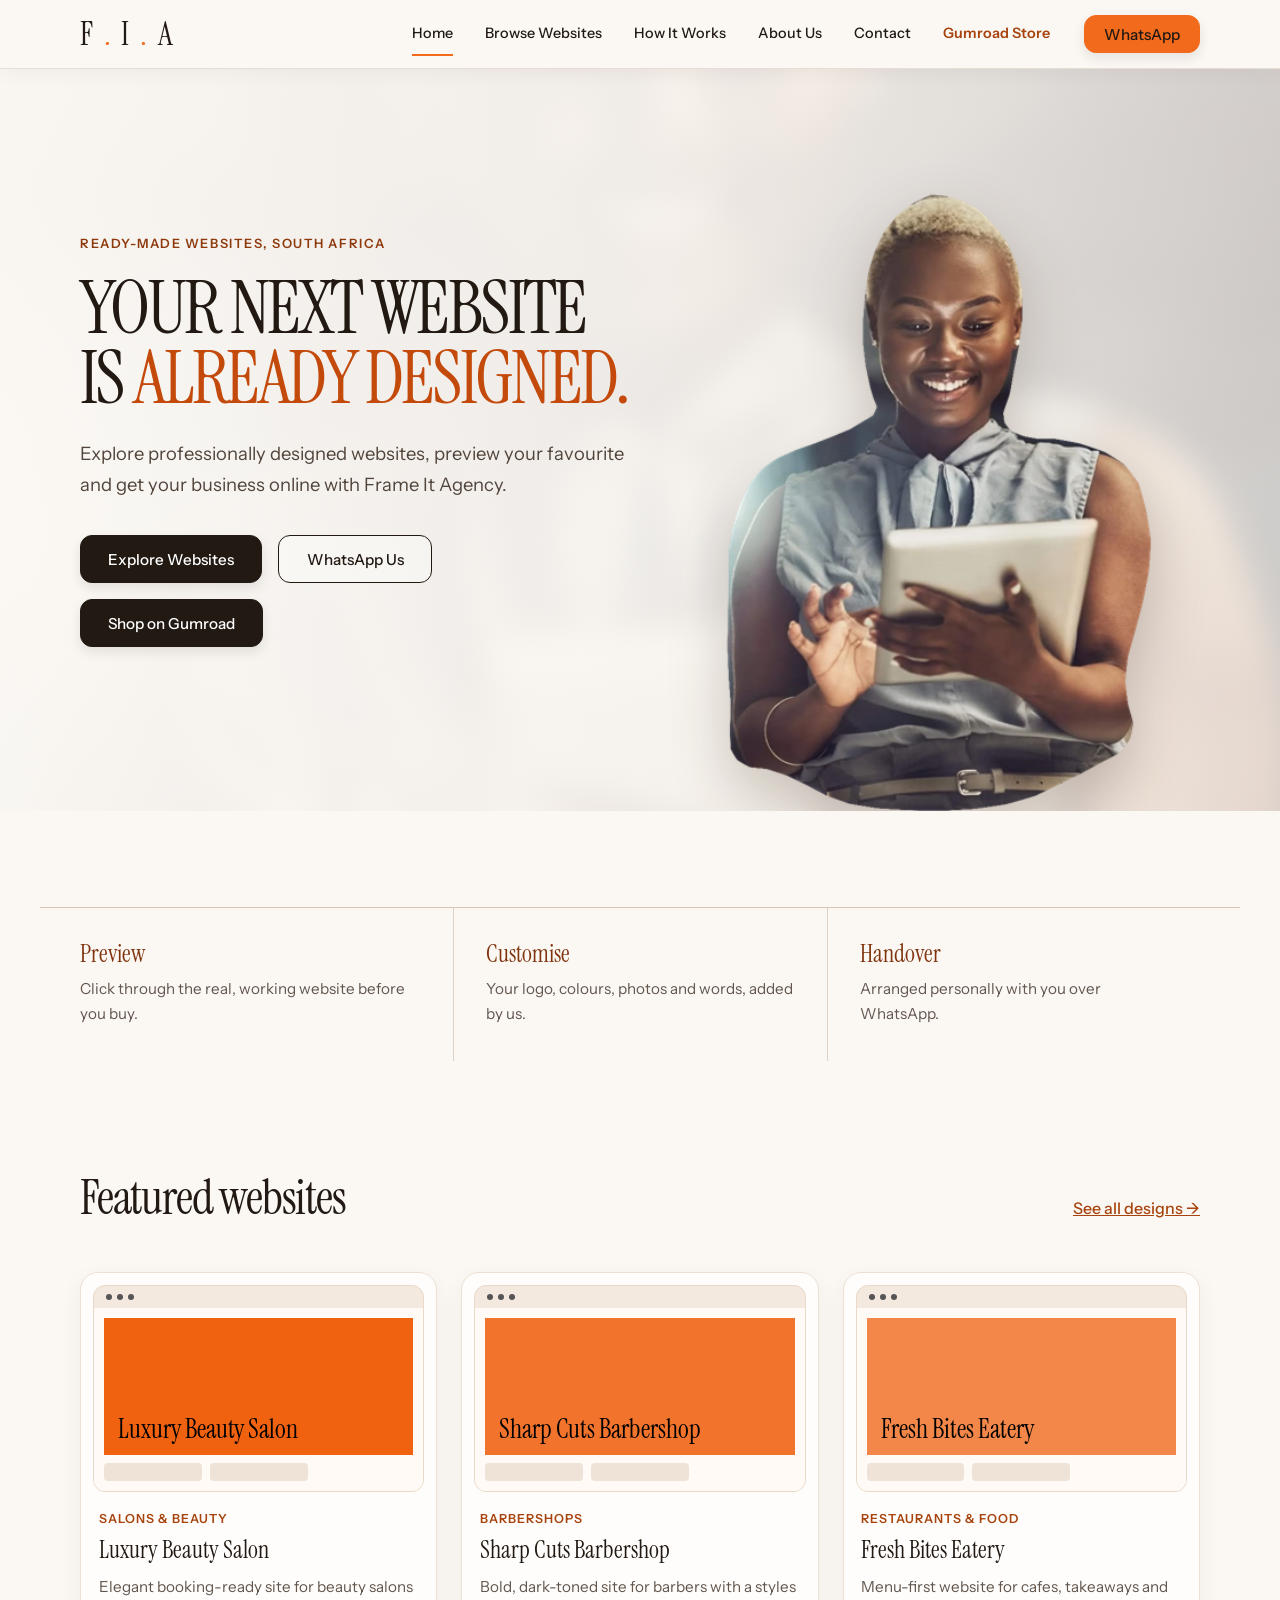
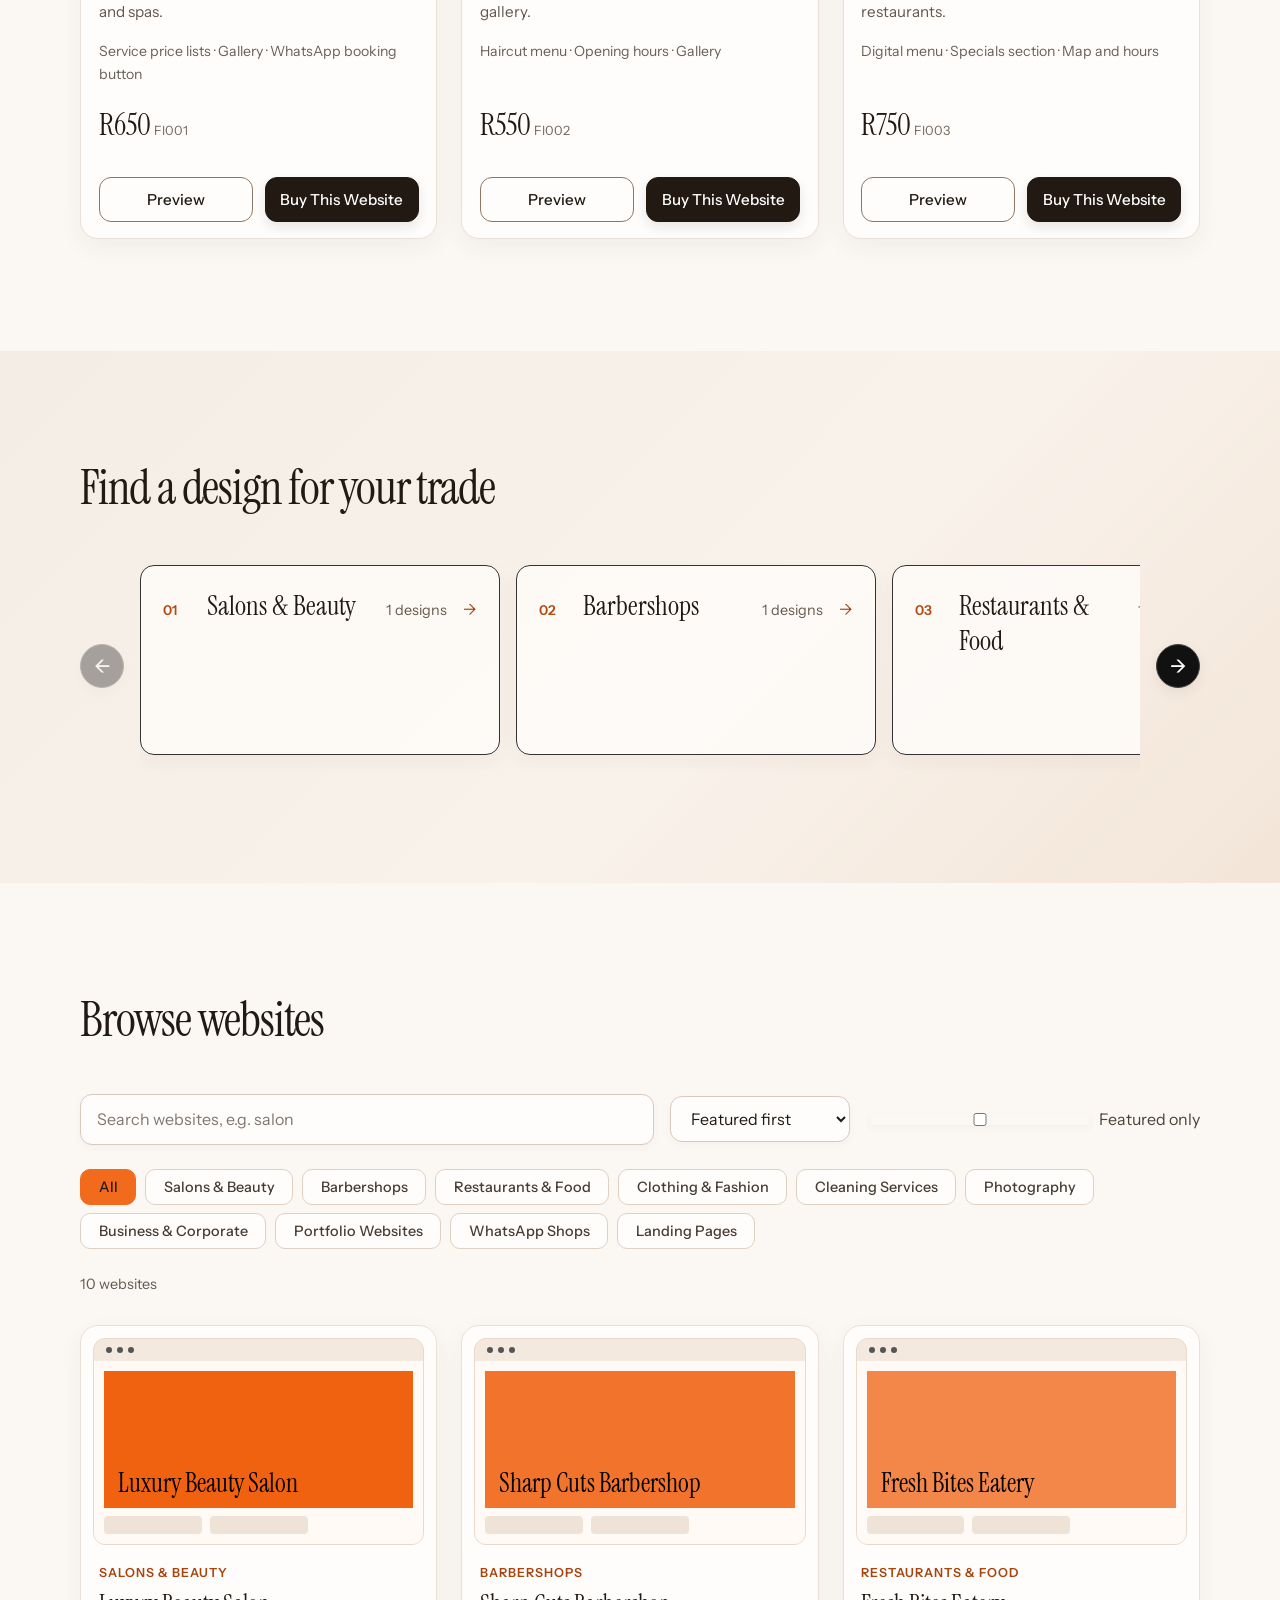
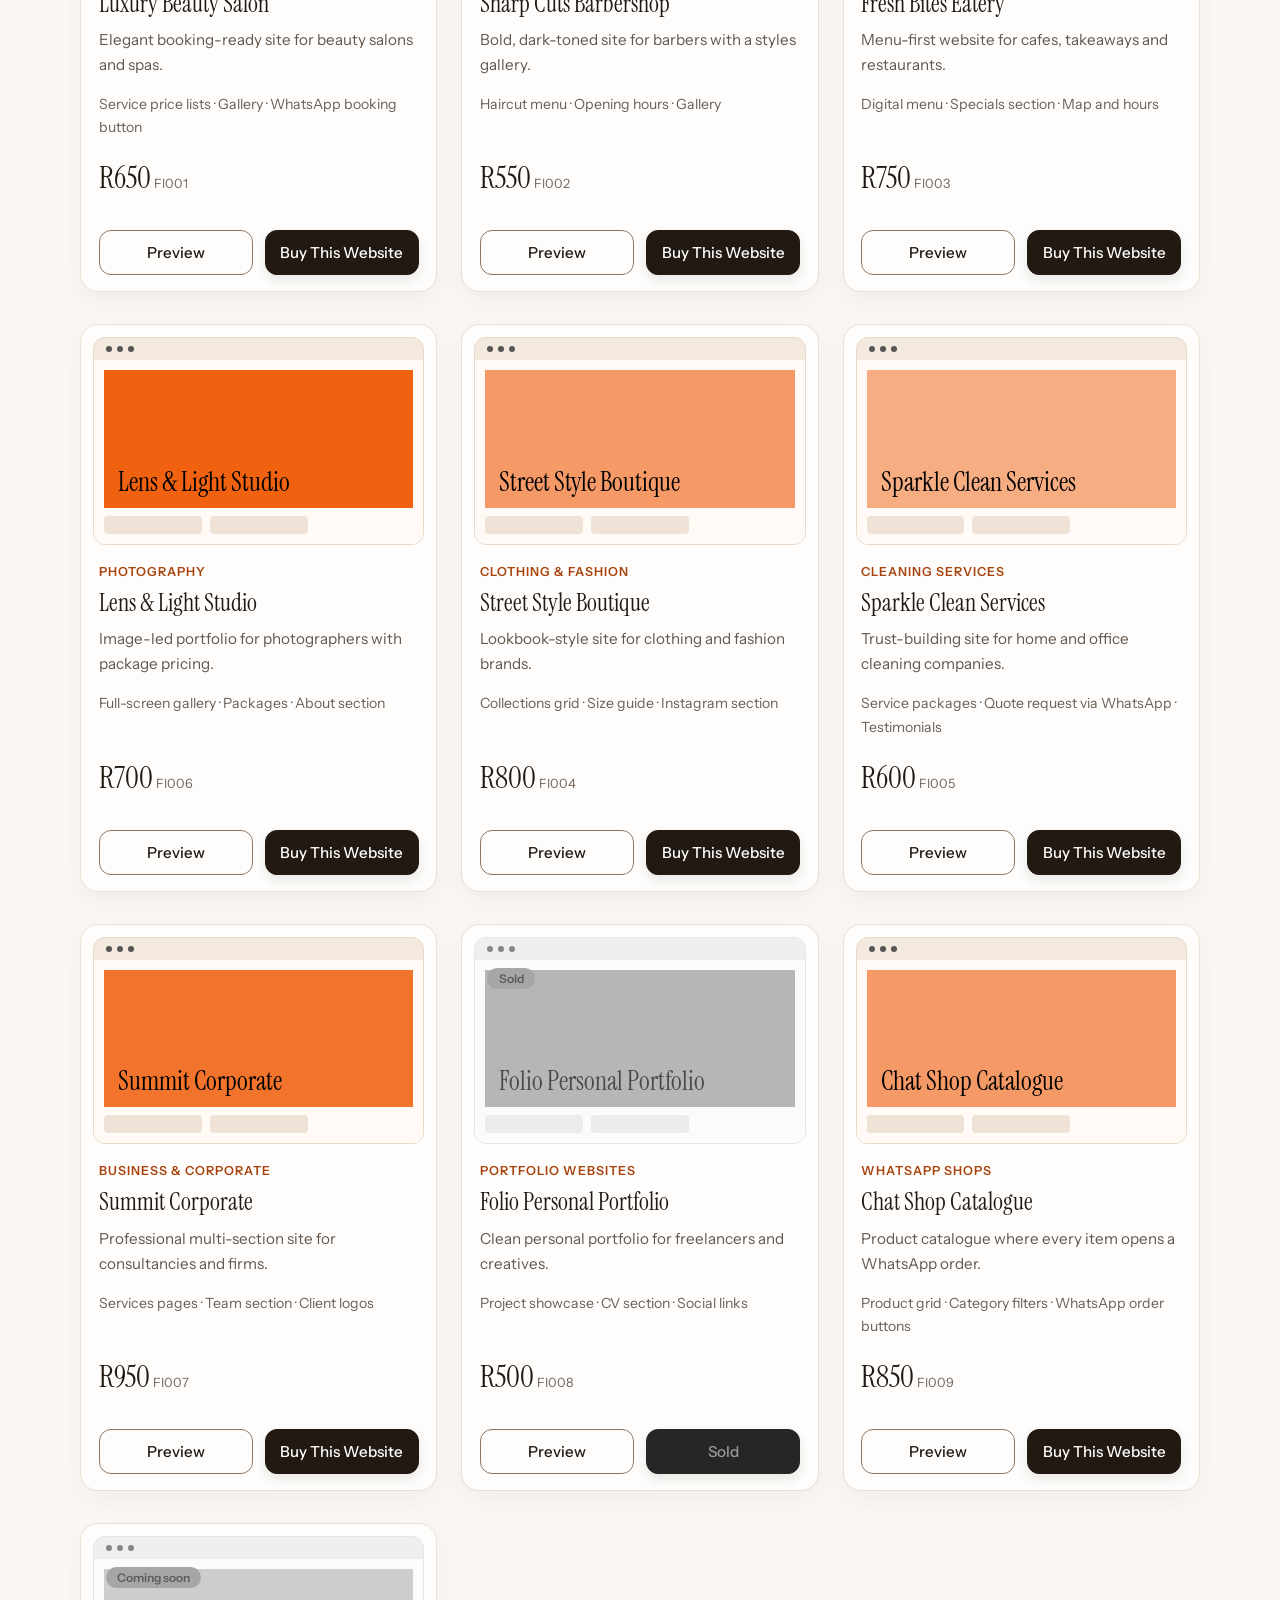
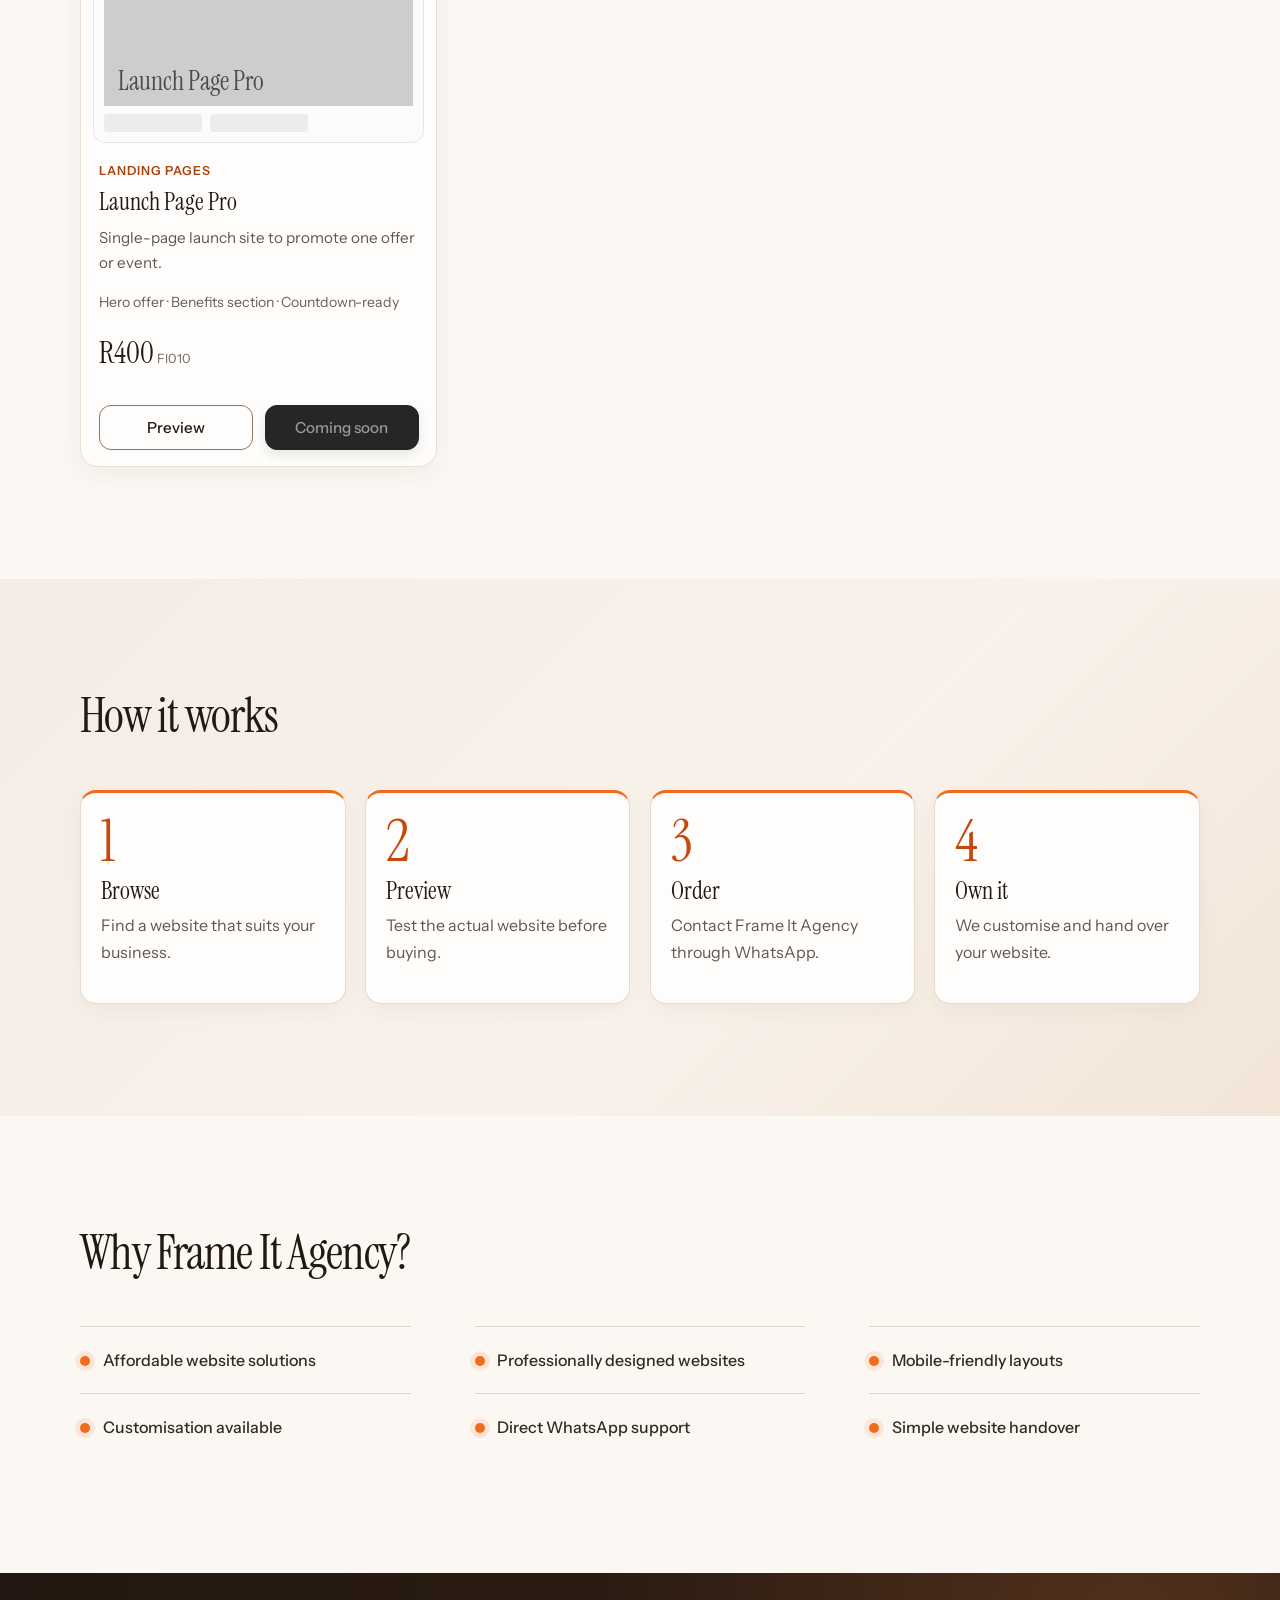
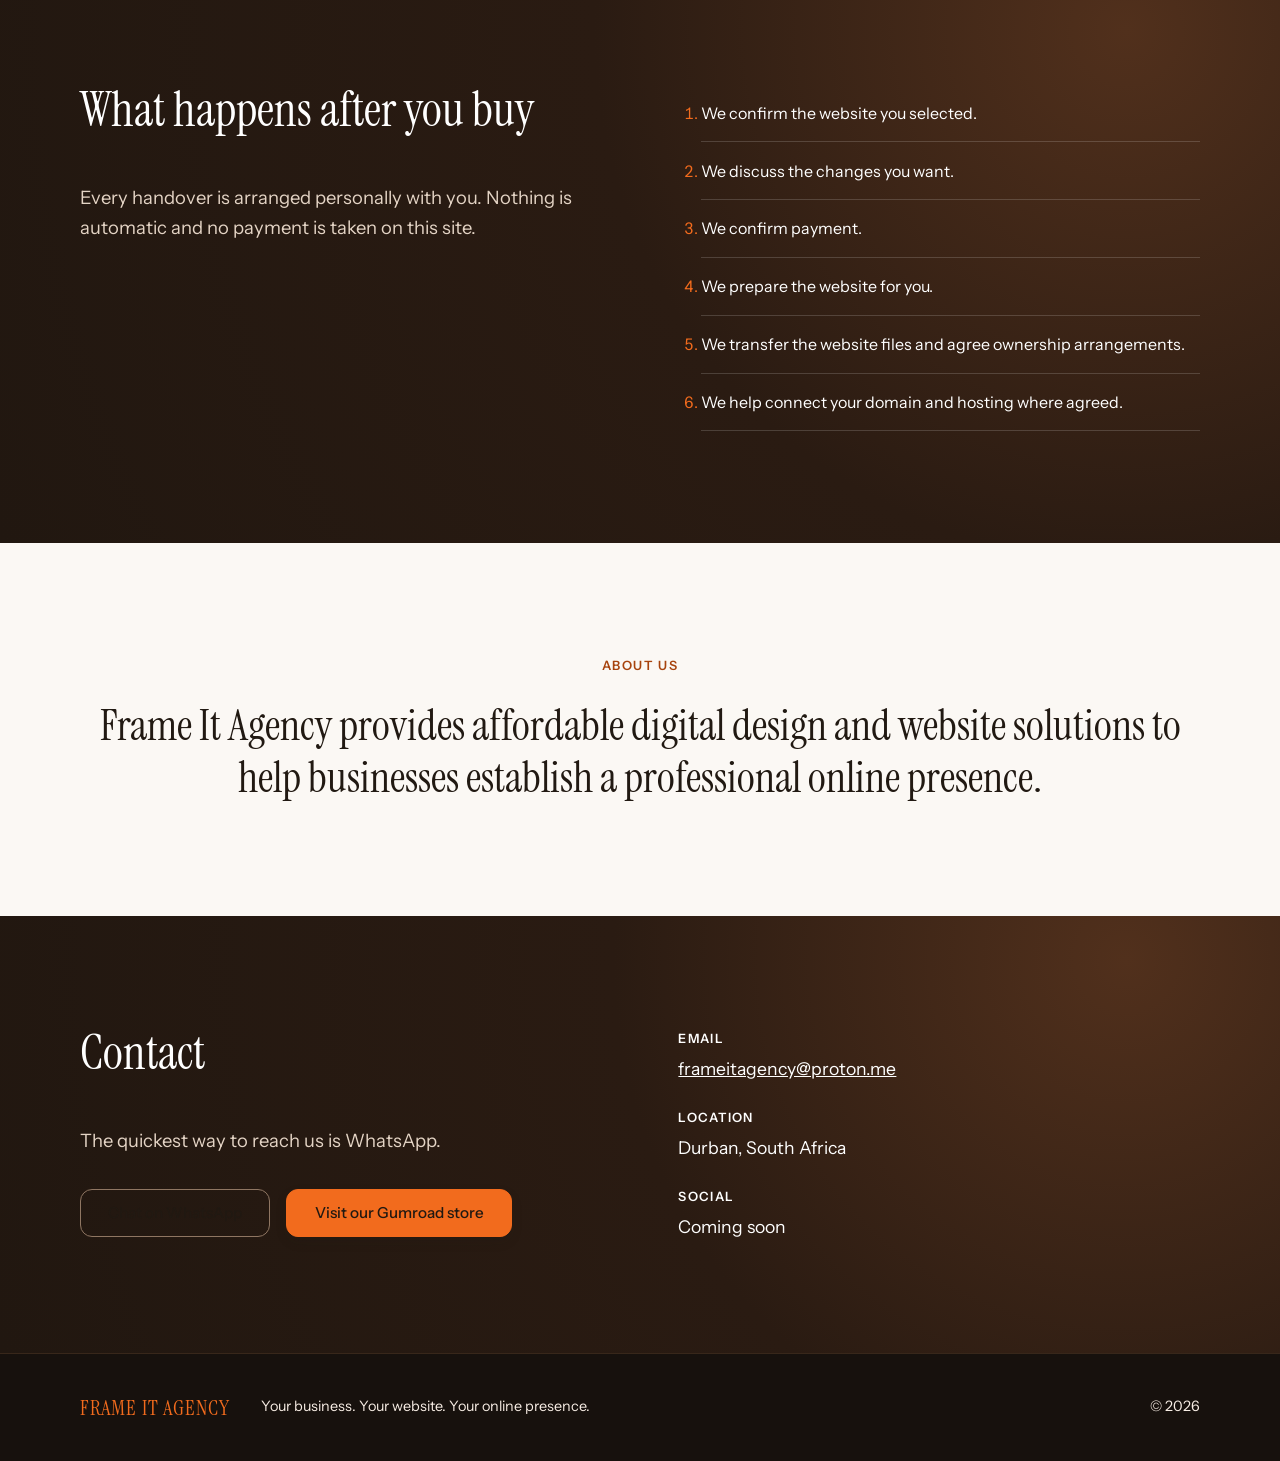
==== commit 9e6ec95a: "Refresh hero image cache" ====
--- a/index.html
+++ b/index.html
@@ -24,7 +24,7 @@
   <div class="htext"><p class="eyebrow">Ready-made websites, South Africa</p><h1>YOUR NEXT WEBSITE IS <span>ALREADY DESIGNED.</span></h1>
   <p class="sub">Explore professionally designed websites, preview your favourite and get your business online with Frame It Agency.</p>
   <div class="row"><a class="btn" href="#browse">Explore Websites</a><a class="btn ghost" data-wa href="#">WhatsApp Us</a><a class="btn gumroad-btn" href="https://frameit.gumroad.com" target="_blank" rel="noopener">Shop on Gumroad</a></div></div>
-  <img class="heroimg" src="assets/hero-owner.png" width="420" height="560" alt="Smiling woman using a tablet">
+  <img class="heroimg" src="assets/hero-owner.png?v=2" width="420" height="560" alt="Smiling woman using a tablet">
 </div></div>
 <div class="wrap stats"><div><h3>Preview</h3><p>Click through the real, working website before you buy.</p></div><div><h3>Customise</h3><p>Your logo, colours, photos and words, added by us.</p></div><div><h3>Handover</h3><p>Arranged personally with you over WhatsApp.</p></div></div></section>
 
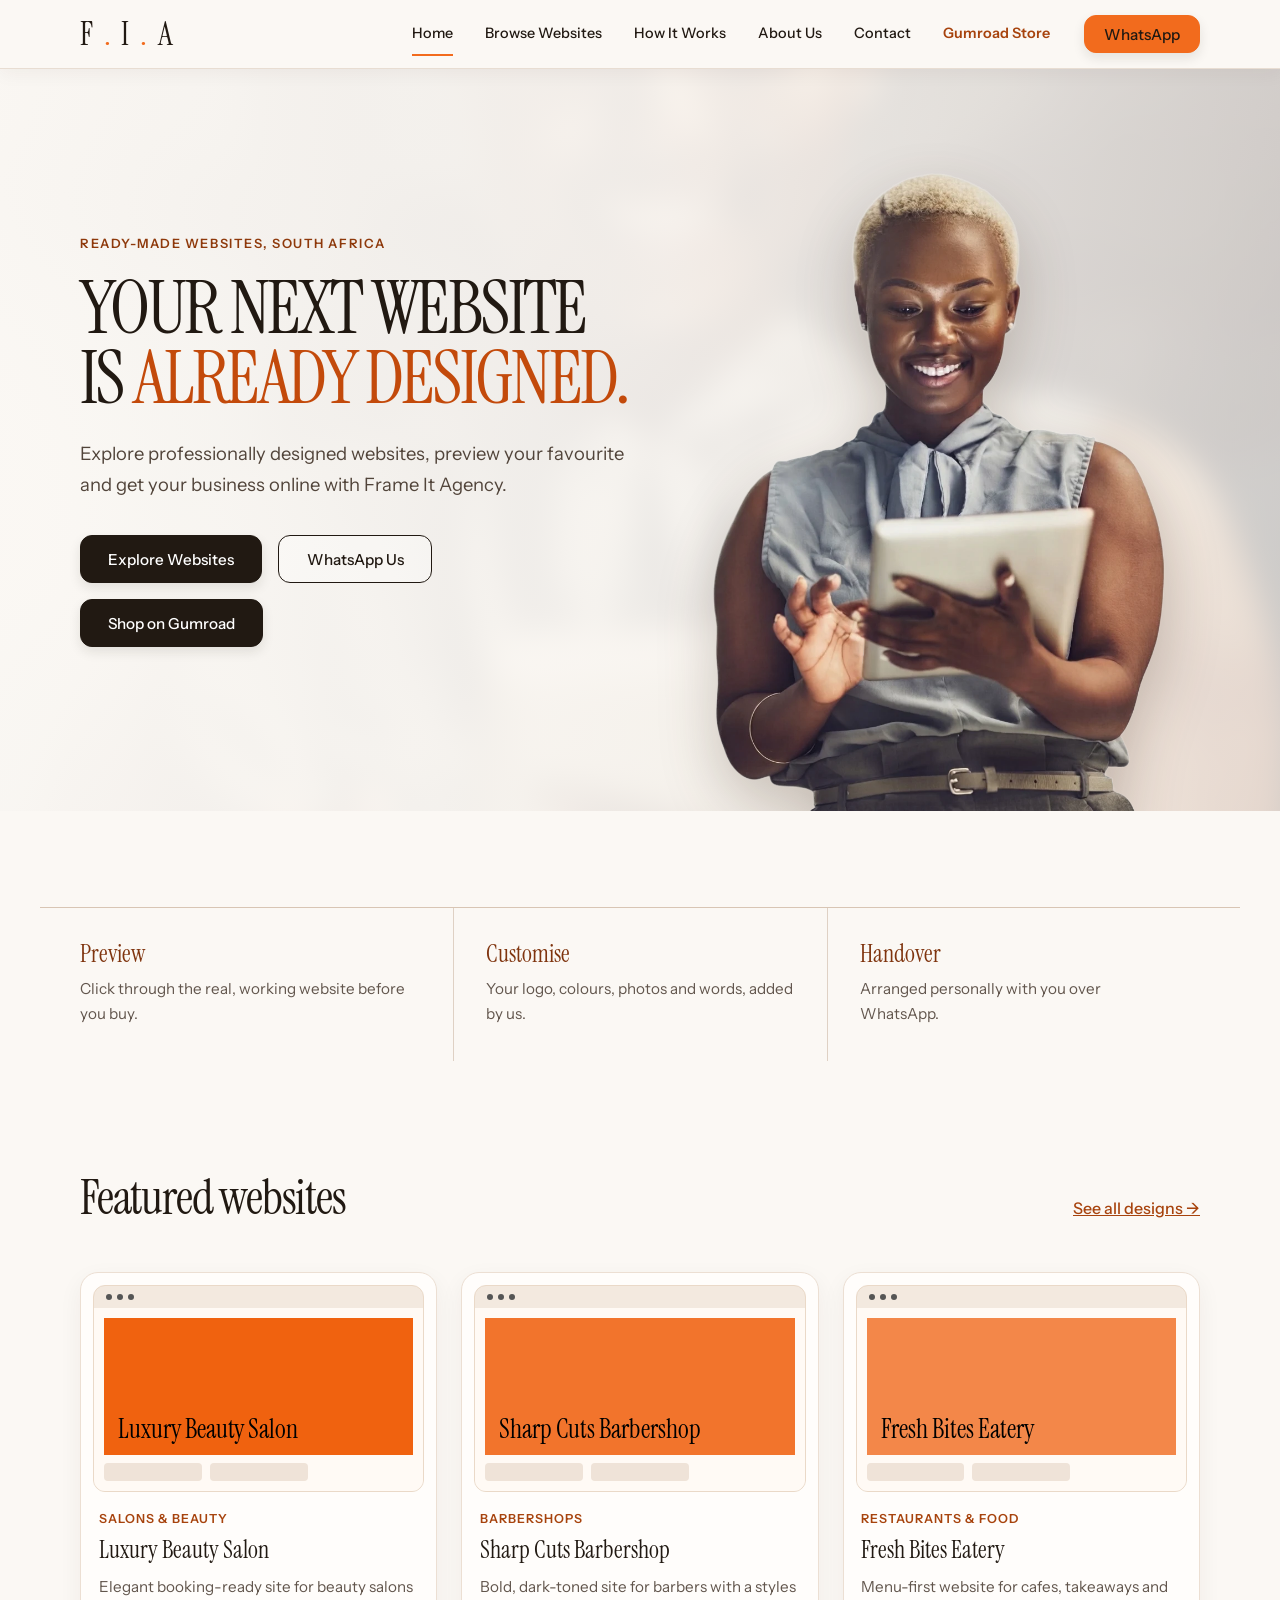
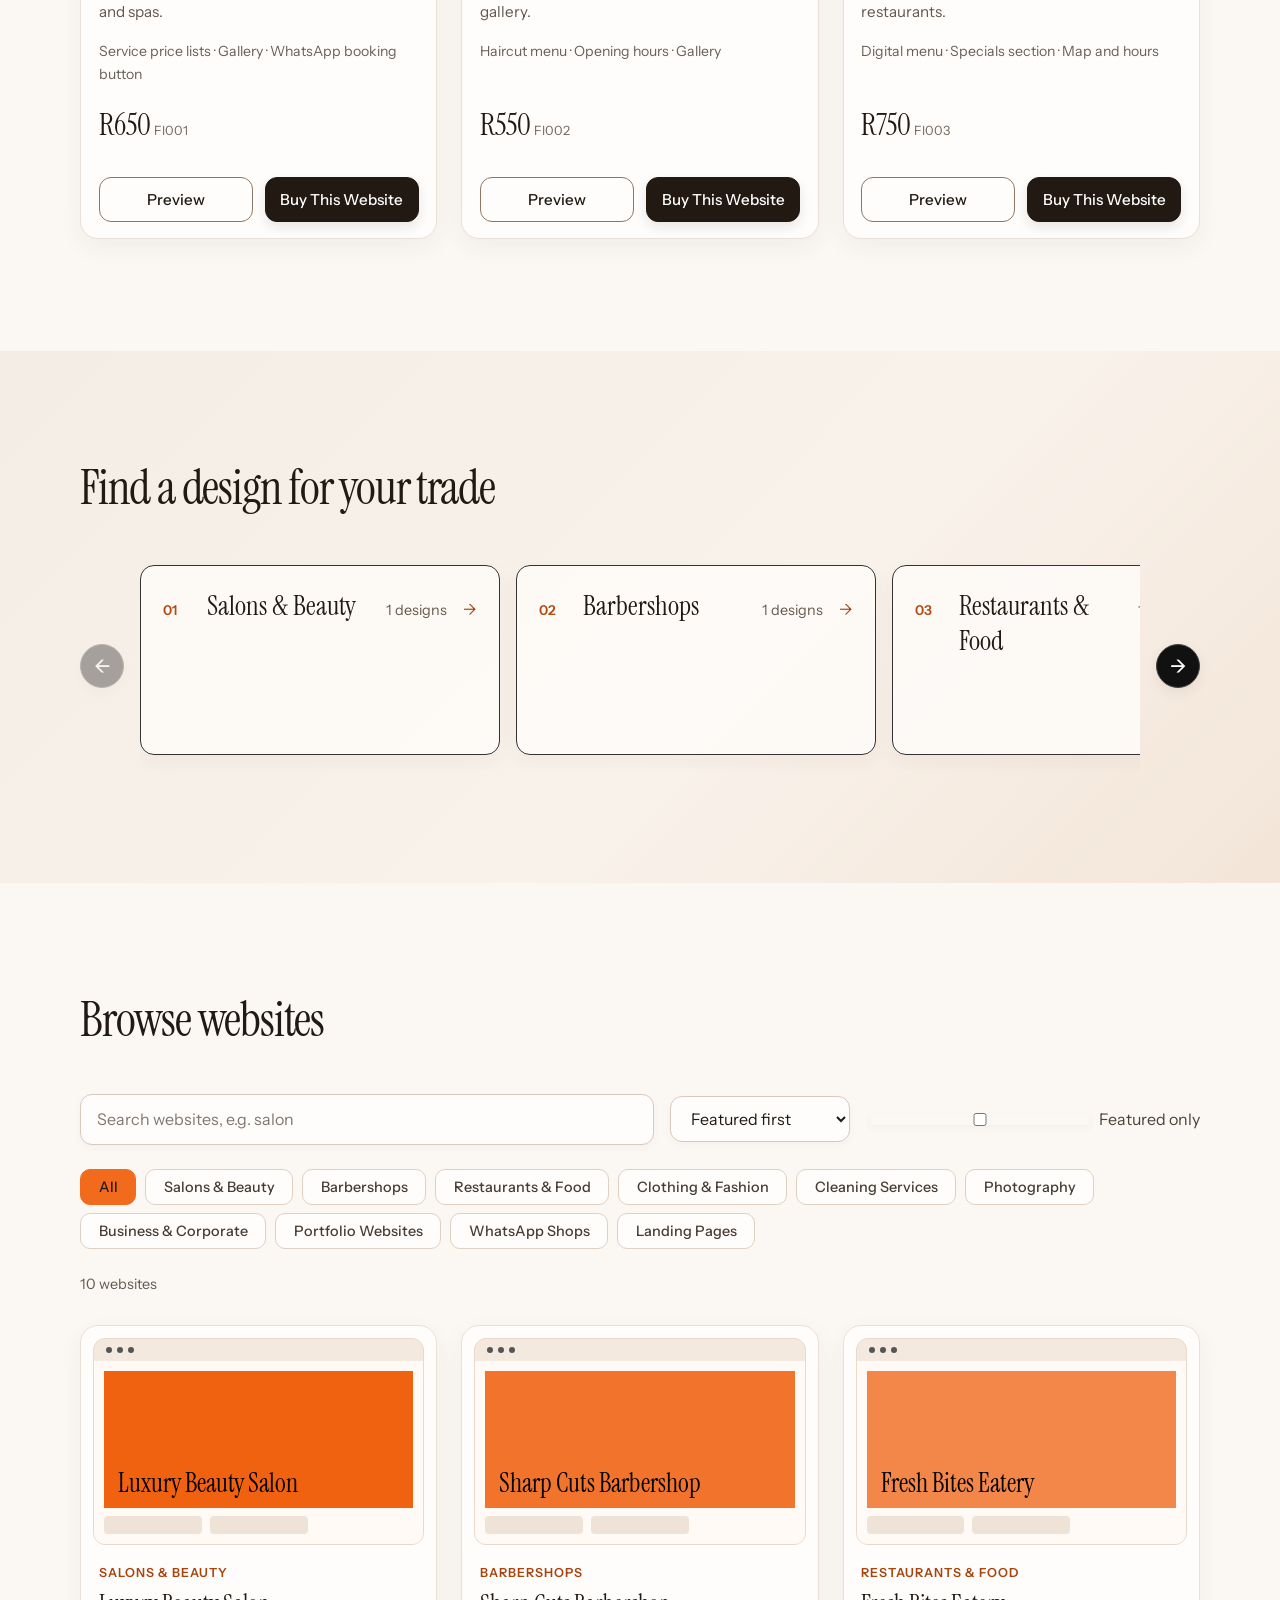
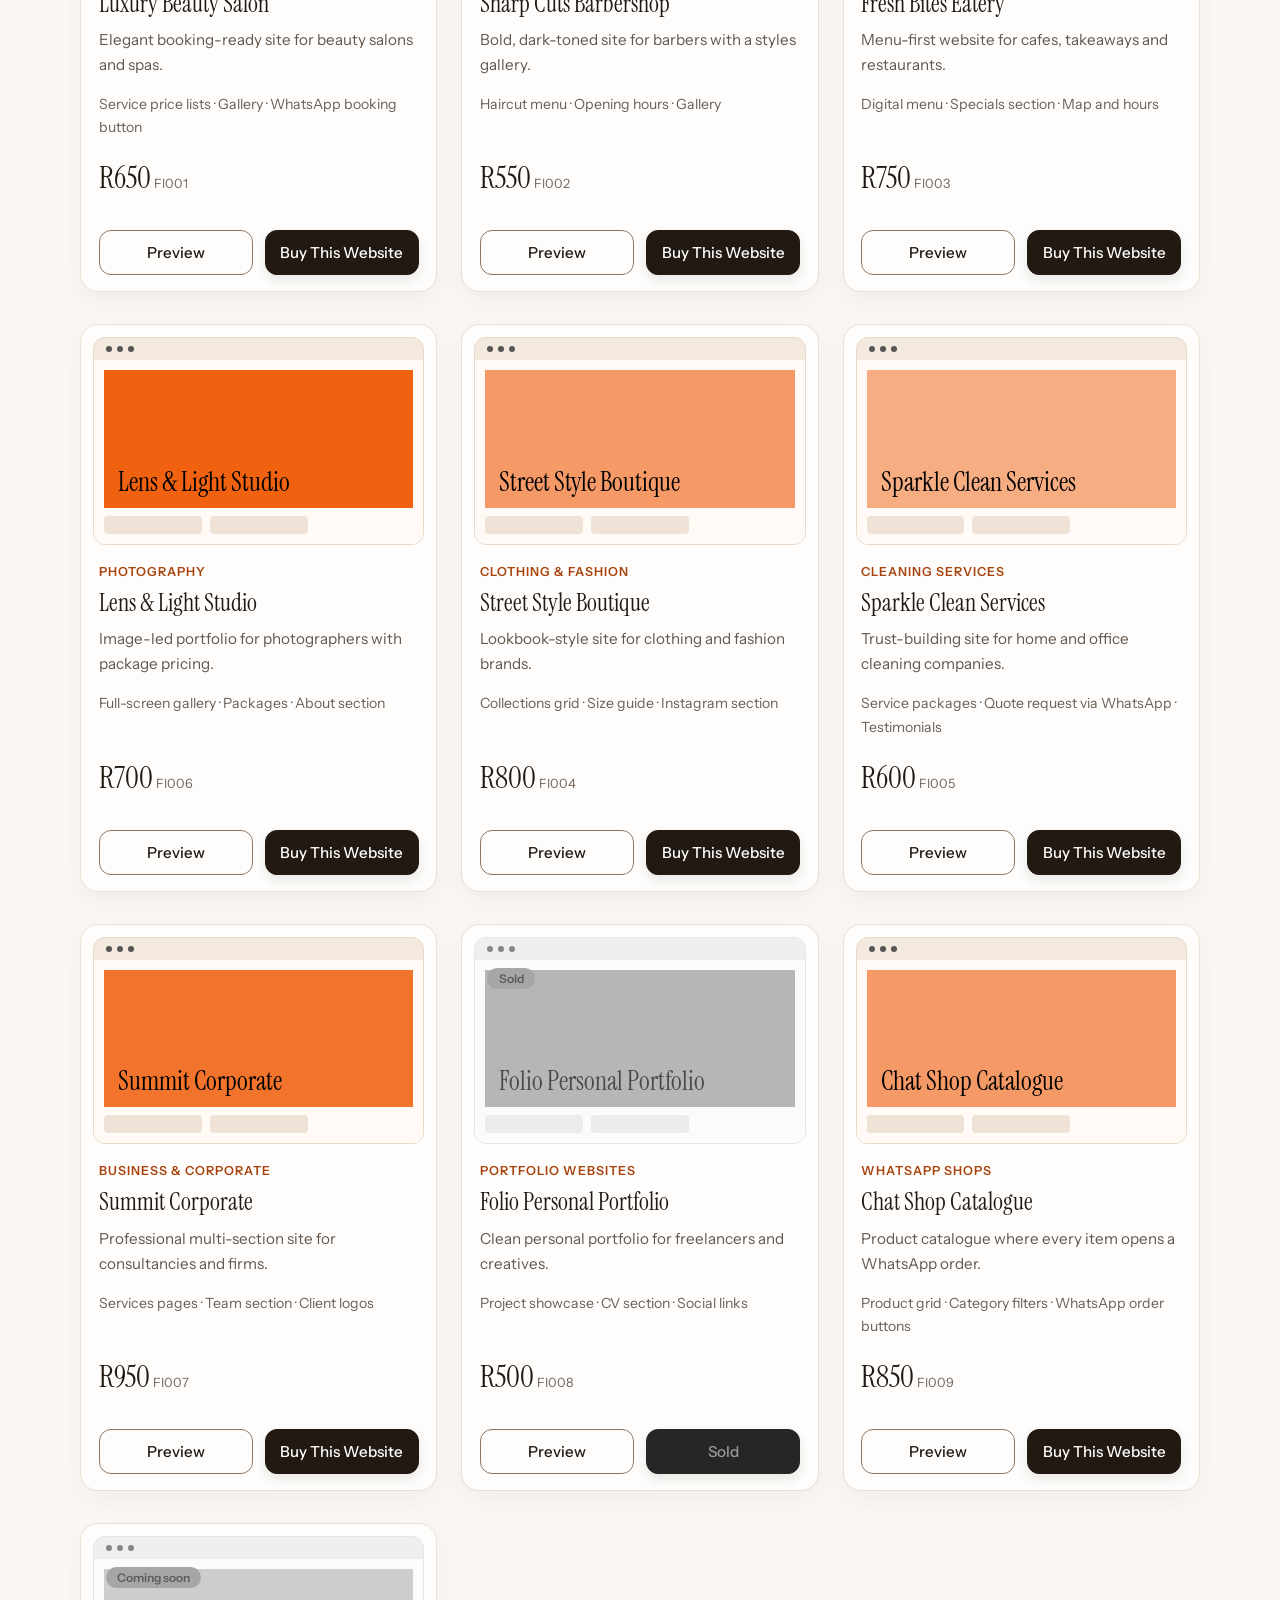
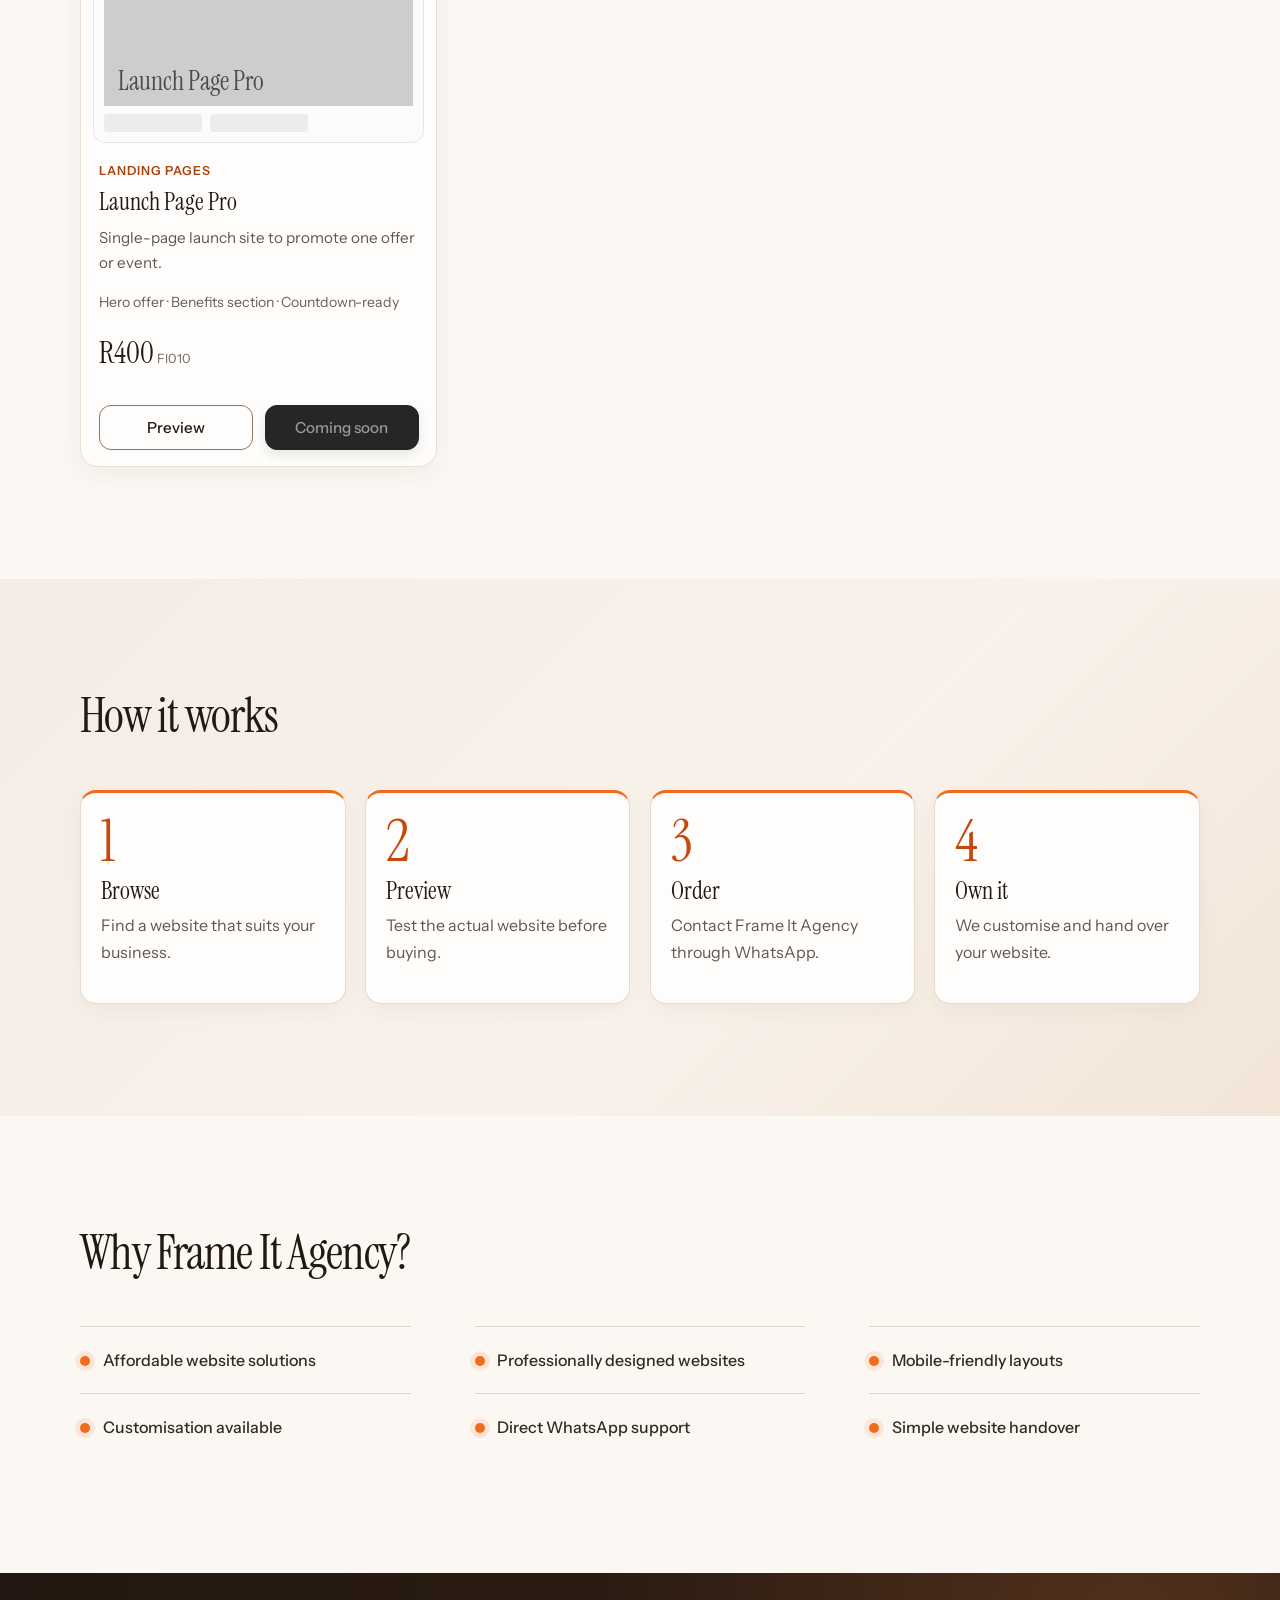
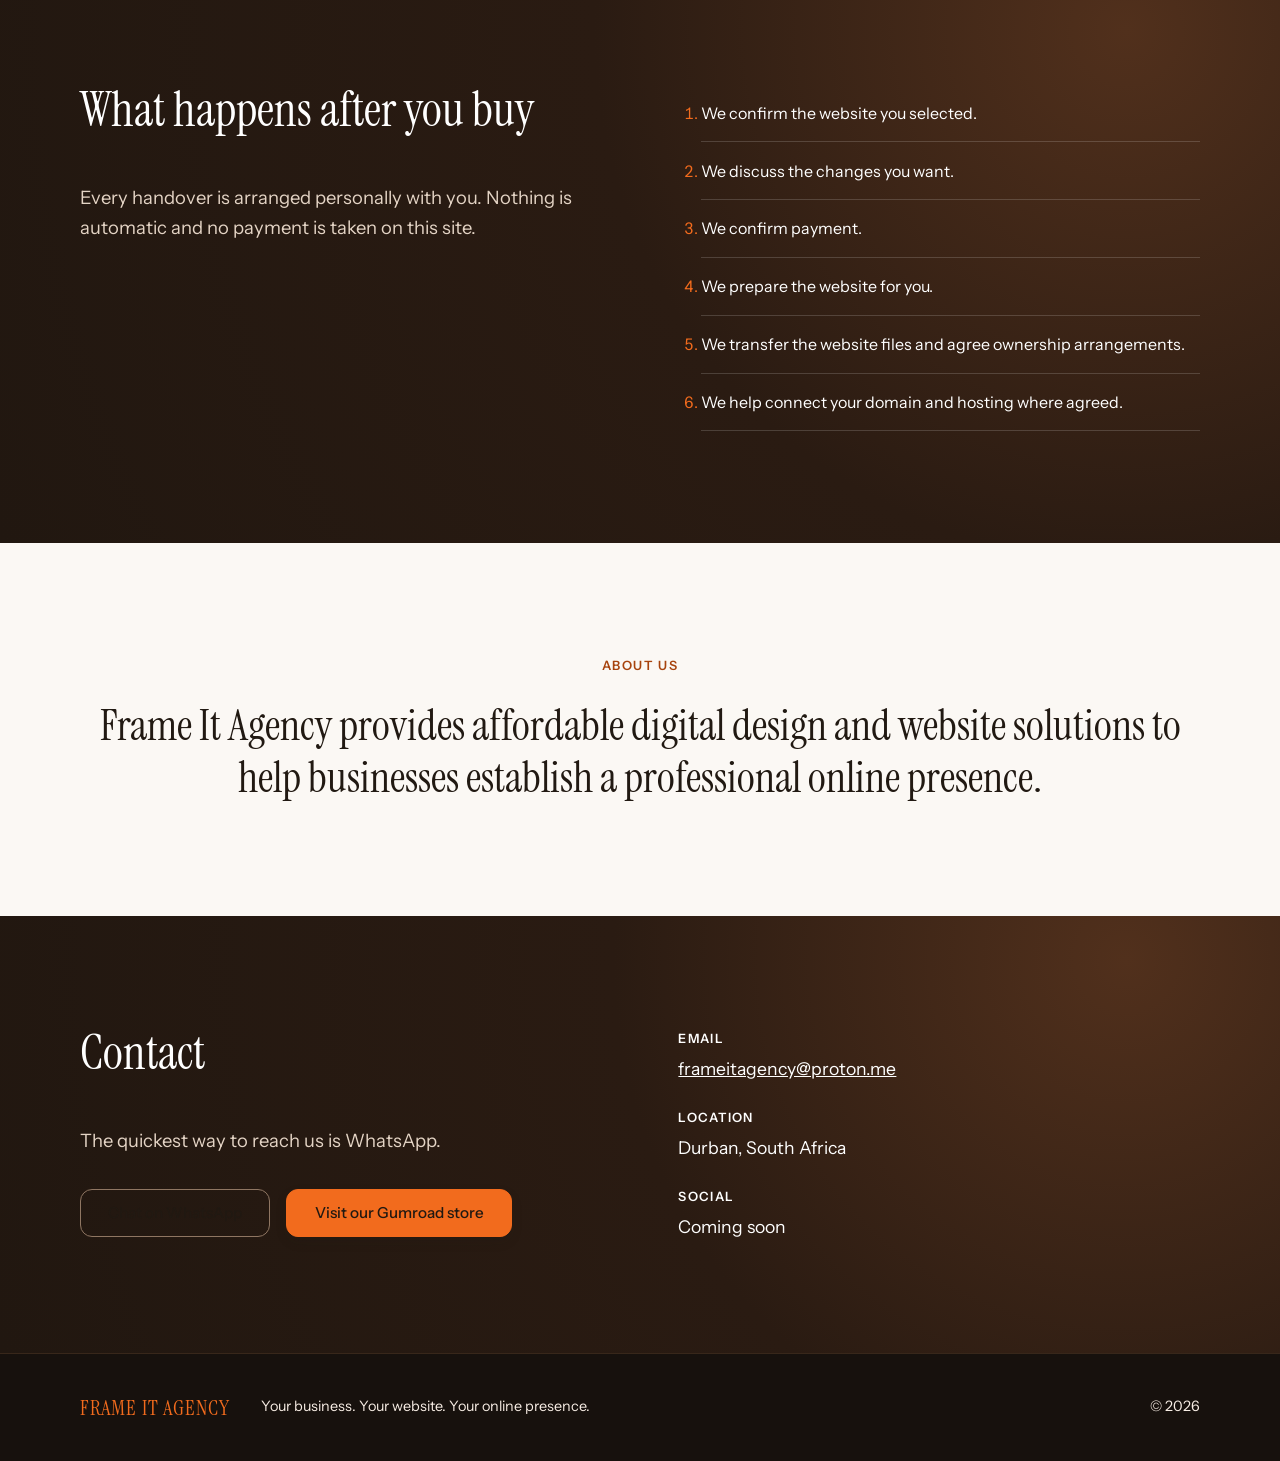
==== commit 9966595f: "Use supplied transparent hero portrait" ====
--- a/index.html
+++ b/index.html
@@ -24,7 +24,7 @@
   <div class="htext"><p class="eyebrow">Ready-made websites, South Africa</p><h1>YOUR NEXT WEBSITE IS <span>ALREADY DESIGNED.</span></h1>
   <p class="sub">Explore professionally designed websites, preview your favourite and get your business online with Frame It Agency.</p>
   <div class="row"><a class="btn" href="#browse">Explore Websites</a><a class="btn ghost" data-wa href="#">WhatsApp Us</a><a class="btn gumroad-btn" href="https://frameit.gumroad.com" target="_blank" rel="noopener">Shop on Gumroad</a></div></div>
-  <img class="heroimg" src="assets/hero-owner.png?v=2" width="420" height="560" alt="Smiling woman using a tablet">
+  <img class="heroimg" src="assets/hero-owner-pixel.png" width="420" height="560" alt="Smiling woman using a tablet">
 </div></div>
 <div class="wrap stats"><div><h3>Preview</h3><p>Click through the real, working website before you buy.</p></div><div><h3>Customise</h3><p>Your logo, colours, photos and words, added by us.</p></div><div><h3>Handover</h3><p>Arranged personally with you over WhatsApp.</p></div></div></section>
 
